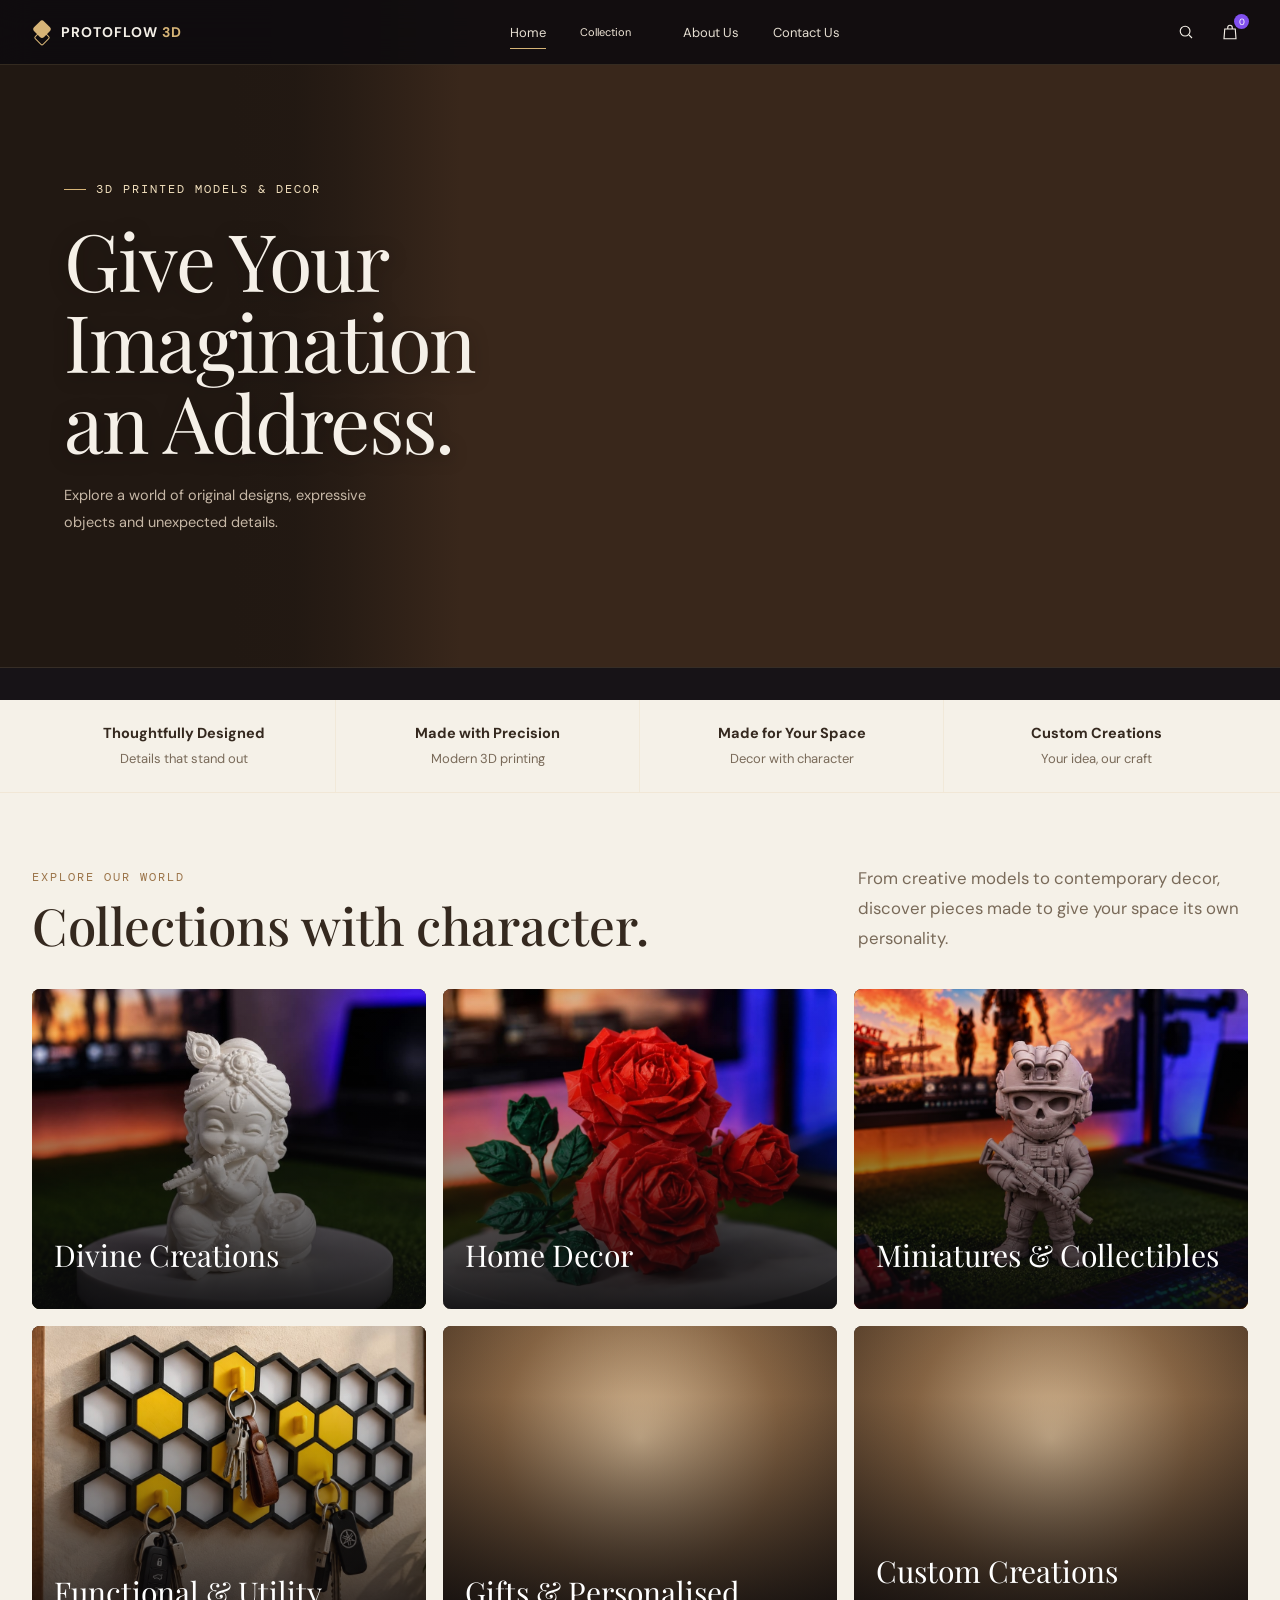
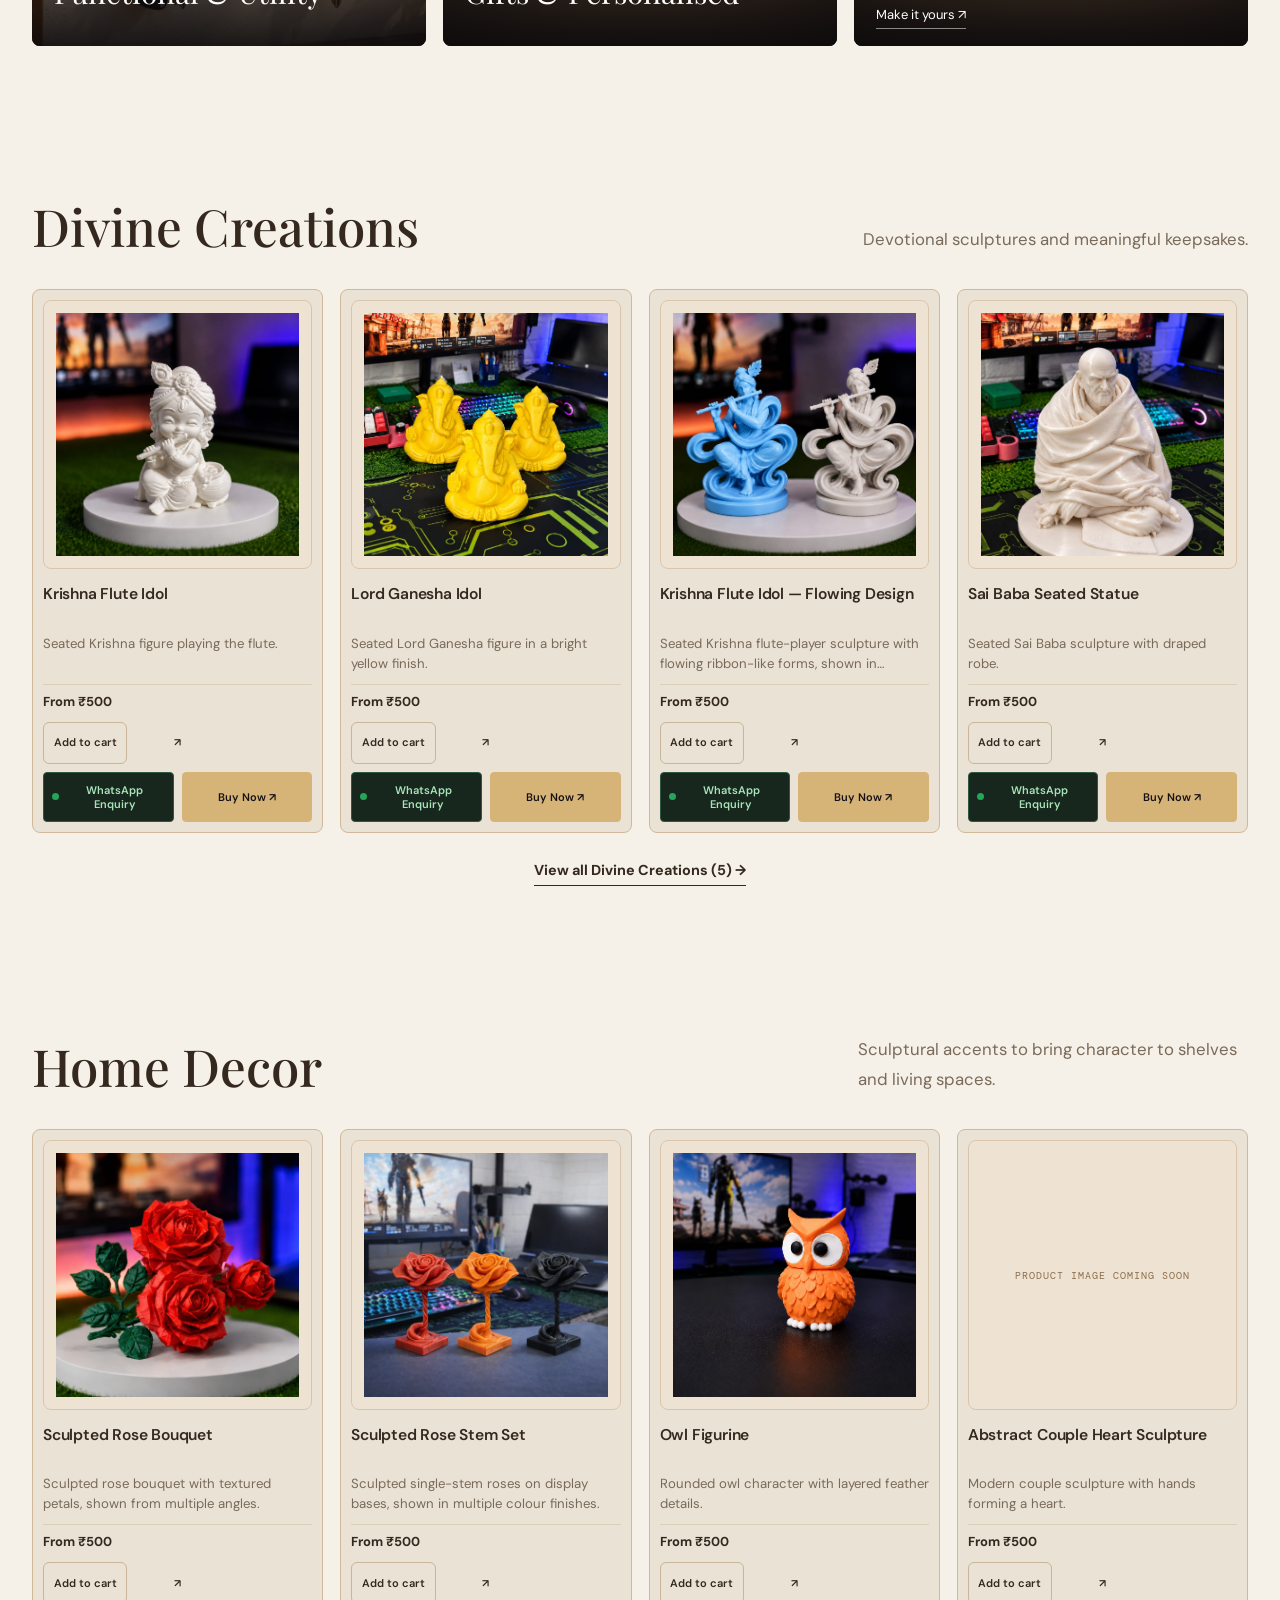
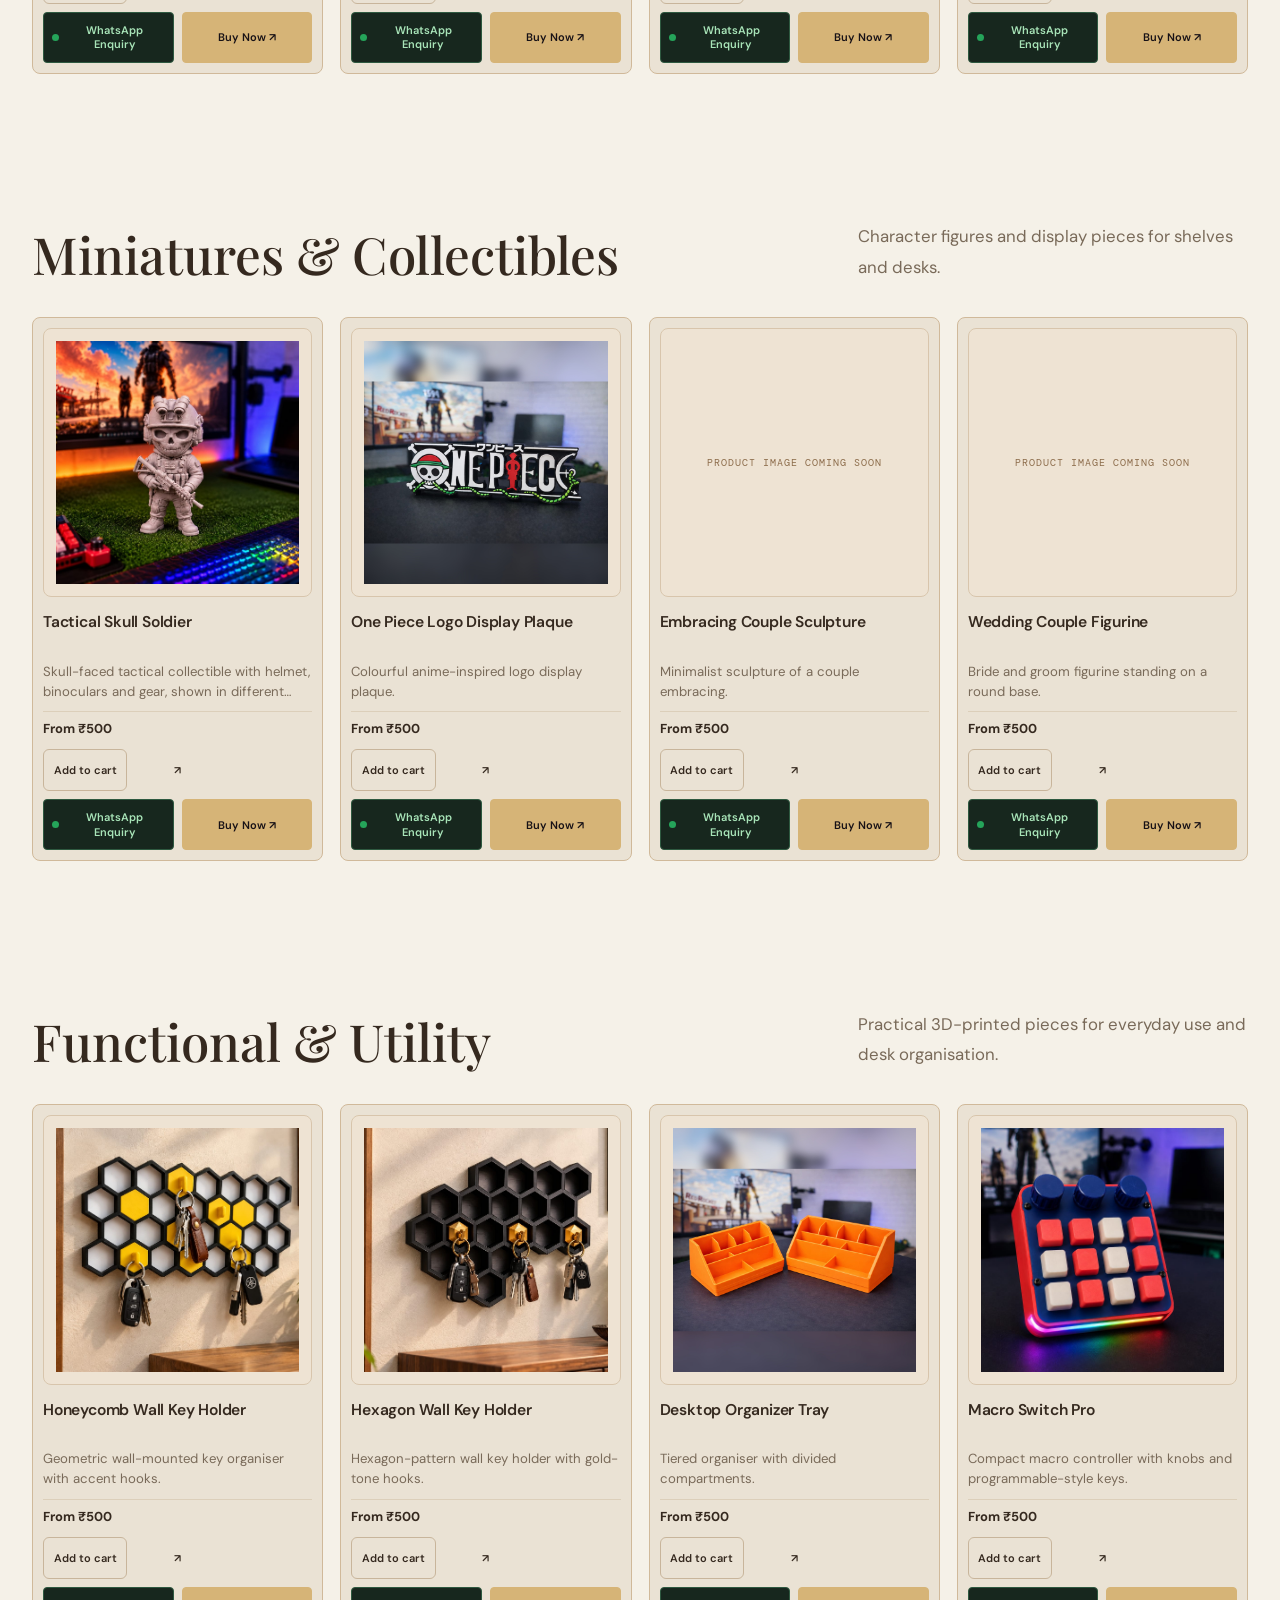
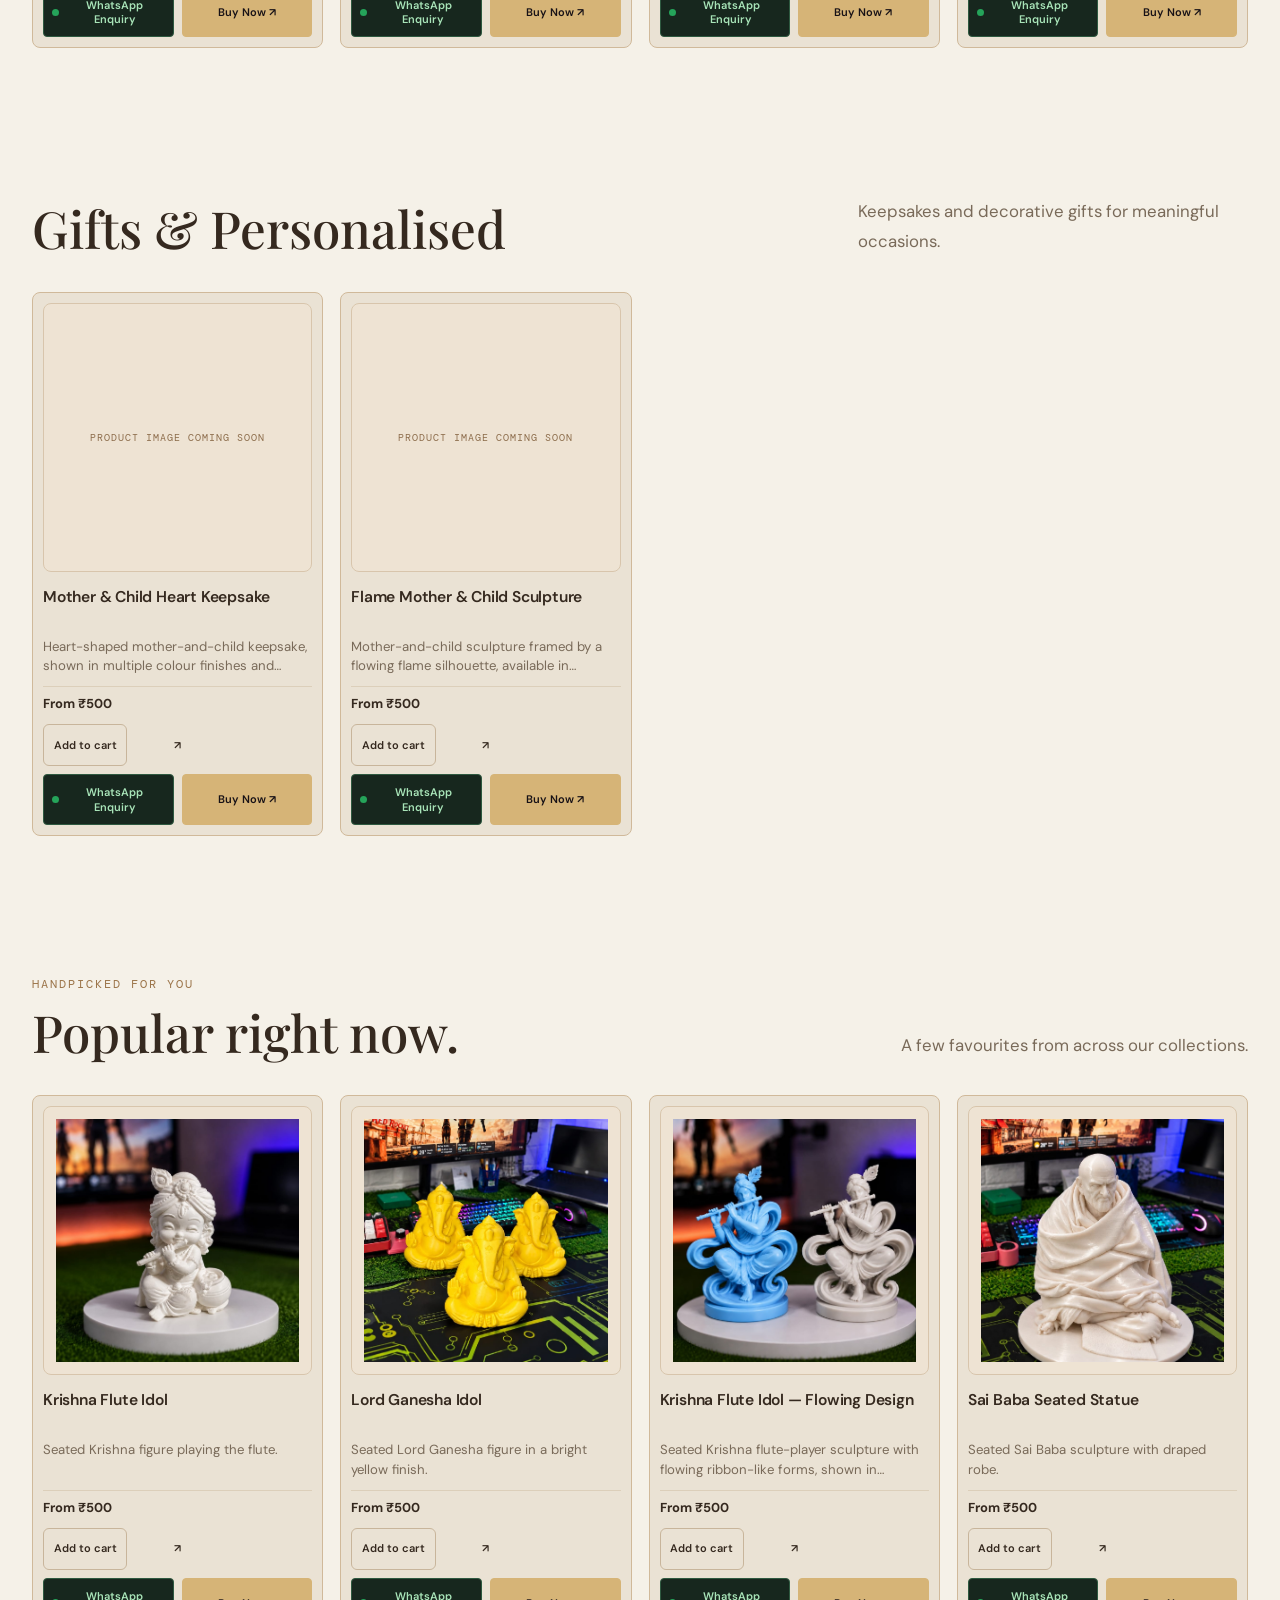
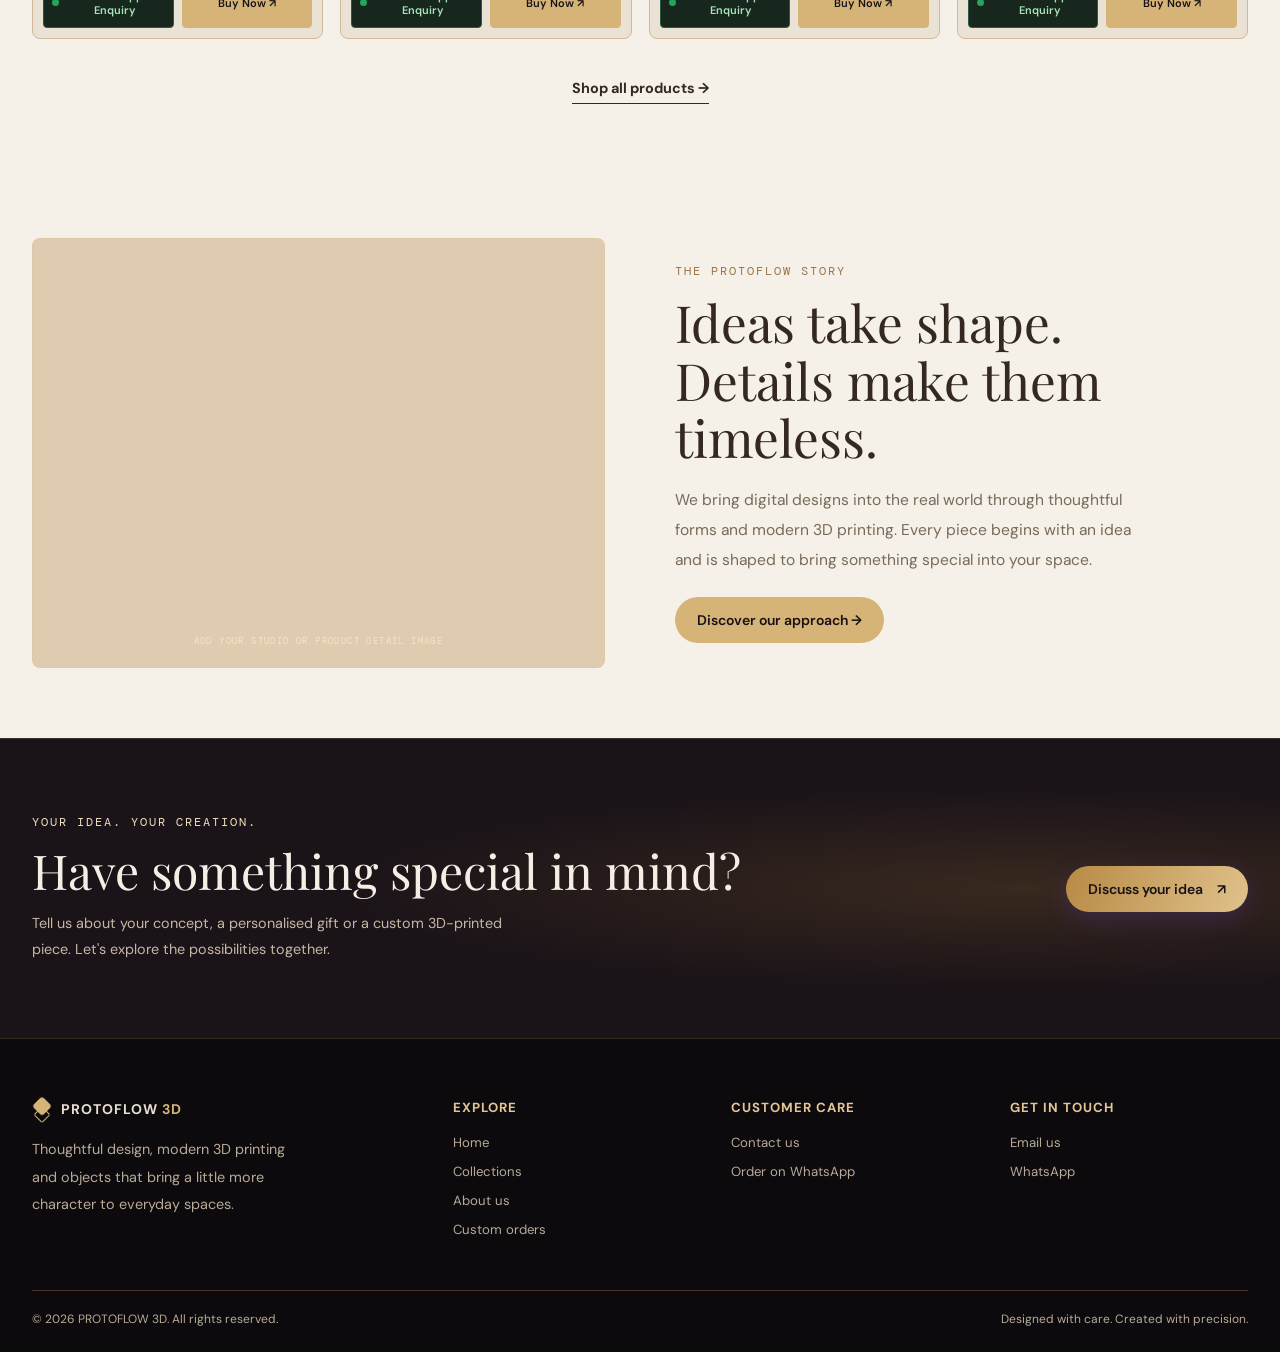
==== index.html @ ea10b634 "Refresh hero background stylesheet cache" ====
<!DOCTYPE html>
<html lang="en">
<head>
<meta charset="UTF-8">
<meta name="viewport" content="width=device-width, initial-scale=1.0">
<meta name="theme-color" content="#39271b">
<title>PROTOFLOW 3D — Give Your Imagination an Address.</title>
<meta name="description" content="Discover premium 3D-printed models, home decor, miniatures and custom creations by PROTOFLOW 3D.">
<link rel="preconnect" href="https://fonts.googleapis.com">
<link rel="preconnect" href="https://fonts.gstatic.com" crossorigin>
<link href="https://fonts.googleapis.com/css2?family=DM+Sans:wght@400;500;600;700&family=DM+Mono:wght@400;500&family=Playfair+Display:wght@400;500;600&display=swap" rel="stylesheet">
<link rel="stylesheet" href="assets/style.css?v=hero-text-bg-211812">
</head>
<body data-page="home">
<main>
<section class="hero" id="home">
  <div class="hero-bg-slide active hero-video-slide"><video class="hero-background-video" autoplay muted loop playsinline preload="metadata" poster="images/hero-background.jpg" aria-label="PROTOFLOW 3D hero background video"><source src="images/jsachu5dow5ilqsyfwtx6egknu.mp4" type="video/mp4"></video></div>
  <div class="hero-overlay" aria-hidden="true"></div>

  <div class="container hero-inner">
    <div class="hero-copy">
      <div class="eyebrow">3D Printed Models &amp; Decor</div>
      <h1>Give Your Imagination<br>an Address.</h1>
      <p>Explore a world of original designs, expressive objects and unexpected details.</p>
    </div>
  </div>

  <div class="hero-bottom">
    <div class="container hero-bottom-inner">
      <div class="slider-controls" id="sliderControls">
        <span class="slider-count"><span id="slideCurrent">01</span> / <span id="slideTotal">03</span></span>
        <span class="slider-line"></span>
        <button class="slider-arrow" id="slidePrev" aria-label="Previous slide">‹</button>
        <button class="slider-arrow" id="slideNext" aria-label="Next slide">›</button>
      </div>
    </div>
  </div>
</section>

<div class="trust-strip">
  <div class="container trust-inner">
    <div class="trust-item"><strong>Thoughtfully Designed</strong><span>Details that stand out</span></div>
    <div class="trust-item"><strong>Made with Precision</strong><span>Modern 3D printing</span></div>
    <div class="trust-item"><strong>Made for Your Space</strong><span>Decor with character</span></div>
    <div class="trust-item"><strong>Custom Creations</strong><span>Your idea, our craft</span></div>
  </div>
</div>

<section class="section collections">
  <div class="container">
    <div class="section-head reveal">
      <div><div class="eyebrow" style="color:#9b7449">Explore our world</div><h2>Collections with character.</h2></div>
      <p>From creative models to contemporary decor, discover pieces made to give your space its own personality.</p>
    </div>
    <div class="collection-grid" id="collectionGrid"></div>
  </div>
</section>

<div id="homeCategorySections"></div>

<section class="section featured">
  <div class="container">
    <div class="section-head reveal">
      <div><div class="eyebrow" style="color:#9b7449">Handpicked for you</div><h2>Popular right now.</h2></div>
      <p>A few favourites from across our collections.</p>
    </div>
    <div class="product-grid" id="featuredGrid"></div>
    <div class="section-link"><a class="text-link" href="collections.html">Shop all products →</a></div>
  </div>
</section>

<section class="section story">
  <div class="container story-grid">
    <div class="story-image reveal">
      <img src="images/atelier-detail.jpg" alt="PROTOFLOW 3D design studio" onerror="this.style.display='none'">
      <span class="image-placeholder-label">Add your studio or product detail image</span>
    </div>
    <div class="story-copy reveal">
      <div class="eyebrow" style="color:#9b7449">The PROTOFLOW story</div>
      <h2>Ideas take shape.<br>Details make them timeless.</h2>
      <p>We bring digital designs into the real world through thoughtful forms and modern 3D printing. Every piece begins with an idea and is shaped to bring something special into your space.</p>
      <a class="btn btn-dark" href="about.html">Discover our approach →</a>
    </div>
  </div>
</section>

<section class="custom-cta">
  <div class="container custom-inner">
    <div>
      <div class="eyebrow">Your idea. Your creation.</div>
      <h2>Have something special in mind?</h2>
      <p>Tell us about your concept, a personalised gift or a custom 3D-printed piece. Let's explore the possibilities together.</p>
    </div>
    <a class="btn btn-primary" href="contact.html">Discuss your idea <span>↗</span></a>
  </div>
</section>
</main>
<script src="assets/entry-motion.js"></script>
<script src="assets/app.js?v=product-list-reload-20261011"></script>
<script src="assets/catalog-enhancements.js?v=whole-card-links-20261011"></script>
</body>
</html>
---- assets/style.css ----
:root{
  --brown:#39271b;--gold:#d9b37a;--gold-light:#f0d4a5;--purple:#8150ef;--cream:#fff4e5;
  --line:rgba(238,205,158,.25);--page-width:1440px;
  --serif:"Playfair Display",Georgia,serif;--sans:"DM Sans",Arial,sans-serif;--mono:"DM Mono",monospace;
}
*{box-sizing:border-box;margin:0;padding:0}
html{scroll-behavior:smooth;scroll-padding-top:85px}
body{font-family:var(--sans);background:#f8f3eb;color:#261b13;overflow-x:hidden}
button,input,select{font:inherit}
button,a{-webkit-tap-highlight-color:transparent}
a{color:inherit;text-decoration:none}
button{cursor:pointer}
img{display:block;max-width:100%}
.container{width:min(var(--page-width),100% - 64px);margin:auto}
.eyebrow{font-family:var(--mono);font-size:10px;letter-spacing:2px;text-transform:uppercase;color:var(--gold-light)}
.section{padding:100px 0}
.section-head{display:flex;align-items:end;justify-content:space-between;gap:24px;margin-bottom:35px}
.section-head h2{font:500 clamp(32px,4vw,54px)/1.1 var(--serif);margin-top:12px}
.section-head p{max-width:390px;color:#827365;font-size:14px;line-height:1.8}
.btn{border:0;border-radius:30px;padding:14px 22px;display:inline-flex;align-items:center;justify-content:center;gap:14px;font-size:12px;font-weight:600;transition:.25s}
.btn:hover{transform:translateY(-2px)}
.btn-primary{background:linear-gradient(110deg,#7541e7,#a16af8);color:white;box-shadow:0 7px 25px #7541e733}
.btn-outline{border:1px solid #d8c3a5;color:#39271b;background:transparent}
.btn-dark{background:#39271b;color:white}
.icon-btn{width:36px;height:36px;border:0;background:transparent;color:inherit;display:grid;place-items:center;position:relative}
.icon-btn svg{width:18px;height:18px;stroke:currentColor;fill:none;stroke-width:1.5}
.count{position:absolute;right:-1px;top:0;background:var(--purple);color:white;min-width:15px;height:15px;border-radius:20px;font-size:9px;display:grid;place-items:center;padding:0 3px}

/* HEADER */
.site-header{position:absolute;top:0;left:0;width:100%;z-index:20;color:var(--cream);background:rgba(25,16,10,.35);backdrop-filter:blur(8px);-webkit-backdrop-filter:blur(8px);border-bottom:1px solid rgba(255,235,208,.18)}
.navbar{height:64px;display:flex;align-items:center;justify-content:space-between;gap:22px}
.brand{display:flex;align-items:center;gap:9px;font-size:12px;letter-spacing:1px;font-weight:700;white-space:nowrap}
.brand-mark{width:20px;height:20px;position:relative;transform:rotate(45deg)}
.brand-mark:before{content:"";position:absolute;inset:1px 5px 5px 1px;background:#a578ff;border-radius:3px}
.brand-mark:after{content:"";position:absolute;inset:8px 0 0 8px;border:1px solid var(--gold);border-radius:2px}
.brand span span{color:var(--gold)}
.nav-links{display:flex;align-items:center;gap:34px}
.nav-links a{font-size:11px;color:#f2e7d9;position:relative;padding:24px 0}
.nav-links a:after{content:"";height:1px;position:absolute;bottom:16px;left:0;width:0;background:var(--gold);transition:.25s}
.nav-links a:hover:after,.nav-links a.active:after{width:100%}
.nav-actions{display:flex;align-items:center;gap:8px}
.menu-toggle{display:none}

/* HERO — one real photo as background (same look as screenshot) */
.hero{
  position:relative;isolation:isolate;overflow:hidden;color:var(--cream);
  min-height:560px;height:min(88vh,700px);
  background:radial-gradient(ellipse at 65% 55%,#a8773f,#4a3222 55%,#1c120b);
}
.hero-bg-slide{position:absolute;inset:0;z-index:-3;opacity:0;transition:opacity .9s ease}
.hero-bg-slide.active{opacity:1}
.hero-bg-slide img{width:100%;height:100%;object-fit:cover;object-position:center 40%}
/* dark on the left for text, photo fully visible on the right */
.hero-overlay{
  position:absolute;inset:0;z-index:-2;
  background:
    linear-gradient(90deg,rgba(20,12,7,.85) 0%,rgba(20,12,7,.50) 33%,rgba(20,12,7,.05) 62%,rgba(20,12,7,.12) 100%),
    linear-gradient(180deg,rgba(20,12,7,.35),transparent 22%,transparent 70%,rgba(20,12,7,.55));
}
.hero-inner{position:relative;z-index:2;height:100%;display:flex;align-items:center}
.hero-copy{width:42%;max-width:520px;padding-top:30px}
.hero-copy .eyebrow{display:flex;align-items:center;gap:10px}
.hero-copy .eyebrow:before{content:"";width:22px;height:1px;background:var(--gold)}
.hero h1{font:400 clamp(44px,5vw,68px)/1.05 var(--serif);letter-spacing:-1px;margin:22px 0 20px;text-shadow:0 3px 18px rgba(24,15,9,.35)}
.hero-copy>p{font-size:12px;line-height:1.85;max-width:330px;color:#fff1de;margin-bottom:23px}
.hero-cta{display:flex;gap:12px;align-items:center;flex-wrap:wrap}
.hero-bottom{
  position:absolute;bottom:0;left:0;width:100%;z-index:5;
  padding:16px 0;border-top:1px solid rgba(247,220,181,.18);background:rgba(20,12,7,.40);
  backdrop-filter:blur(6px);-webkit-backdrop-filter:blur(6px)
}
.hero-bottom-inner{display:flex;align-items:center;justify-content:space-between;gap:24px}
.benefits{display:flex;gap:30px}
.benefit{display:flex;align-items:center;gap:10px;font-size:10px;line-height:1.6}
.benefit svg{width:19px;height:19px;stroke:var(--gold-light);fill:none;stroke-width:1.5;flex-shrink:0}
.benefit span span{display:block;color:#e0cdb7;font-size:9px}
.slider-controls{display:flex;align-items:center;gap:10px}
.slider-count{font:10px var(--mono);white-space:nowrap}
.slider-line{height:1px;width:44px;background:rgba(255,231,199,.3);position:relative}
.slider-line:after{content:"";position:absolute;left:0;top:0;height:1px;width:33%;background:var(--gold)}
.slider-arrow{border:1px solid rgba(255,232,202,.38);background:rgba(40,26,17,.18);color:var(--cream);width:32px;height:32px;border-radius:50%;display:grid;place-items:center}
.slider-arrow:hover{background:var(--gold);color:#24170e}


/* CATEGORY SECTIONS */
.shop{padding:80px 0 10px}
.chips{display:flex;gap:8px;overflow-x:auto;padding-bottom:6px;margin-bottom:10px;scrollbar-width:none}
.chips::-webkit-scrollbar{display:none}
.chip{white-space:nowrap;border:1px solid #d8c8b4;background:transparent;padding:9px 16px;border-radius:30px;font-size:11px;color:#49372a;transition:.2s}
.chip:hover,.chip.active{background:#39271b;color:#fff;border-color:#39271b}
.cat-section{padding:70px 0}
.cat-section:nth-child(odd){background:#fffaf3}
.cat-section:nth-child(even){background:#f8f3eb}
.cat-count{font:11px var(--mono);color:#a18159;margin-top:10px;display:block}

/* TRUST STRIP */
.trust-strip{background:#fffaf3;border-bottom:1px solid #e9ddce}
.trust-inner{display:grid;grid-template-columns:repeat(4,1fr)}
.trust-item{padding:24px 18px;text-align:center;border-right:1px solid #eee2d3}
.trust-item:last-child{border:0}
.trust-item strong{font-size:12px;display:block;margin-bottom:5px}
.trust-item span{font-size:11px;color:#928171}

/* COLLECTIONS */
.collections{background:#f8f3eb}
.collection-grid{display:grid;grid-template-columns:repeat(3,minmax(0,1fr));gap:17px}
.collection-card{position:relative;min-height:320px;overflow:hidden;background:linear-gradient(145deg,#b99a76,#60452f);color:white;border-radius:3px;isolation:isolate}
.collection-card:after{content:"";position:absolute;inset:0;z-index:-1;background:linear-gradient(0deg,rgba(34,22,14,.82),transparent 67%)}
.collection-card img{position:absolute;inset:0;width:100%;height:100%;object-fit:cover;z-index:-2;transition:transform .6s}
.collection-card:hover img{transform:scale(1.05)}
.collection-placeholder{position:absolute;inset:0;z-index:-3;background:radial-gradient(ellipse at 50% 35%,#e1c29b,#8b6846 50%,#443020)}
.collection-info{position:absolute;left:22px;right:18px;bottom:22px}
.collection-info small{font:9px var(--mono);letter-spacing:1.5px;text-transform:uppercase;color:#f0d3a6}
.collection-info h3{font:400 25px var(--serif);margin:7px 0 12px}
.collection-info a{font-size:11px;border-bottom:1px solid rgba(255,255,255,.5);padding-bottom:5px}

/* SHOP */
.shop{background:#fffaf3}
.shop-toolbar{display:flex;align-items:center;gap:12px;flex-wrap:wrap;margin-bottom:25px}
.search-box{flex:1;min-width:180px}
.search-box input{width:100%;padding:13px 15px;border:1px solid #e8ddcf;background:#fffdf9;border-radius:3px;outline:none;font-size:12px}
.shop-toolbar select{padding:13px 12px;border:1px solid #e8ddcf;background:#fffdf9;font-size:12px;color:#49372a}
.product-grid{display:grid;grid-template-columns:repeat(4,minmax(0,1fr));gap:25px 17px}
.product-card{min-width:0}
.product-image{position:relative;aspect-ratio:4/4.5;overflow:hidden;background:linear-gradient(145deg,#f0e5d5,#d4bda0);margin-bottom:15px}
.product-image img{width:100%;height:100%;object-fit:contain;padding:12px;transition:transform .4s}
.product-card:hover .product-image img{transform:scale(1.045)}
.product-fallback{position:absolute;inset:0;display:grid;place-items:center;color:#8d6d4c;font:10px var(--mono);letter-spacing:1px;text-align:center;padding:20px}
.product-badge{position:absolute;top:12px;left:12px;background:#fffaf2;padding:6px 8px;font:9px var(--mono);text-transform:uppercase;letter-spacing:.5px}
.wishlist-btn{position:absolute;right:10px;top:10px;border:0;border-radius:50%;background:#fffaf2;width:33px;height:33px;font-size:18px;color:#563a29}
.wishlist-btn.active{color:#a33d4d}
.product-info{display:flex;justify-content:space-between;gap:10px;align-items:start}
.product-info h3{font-size:13px;font-weight:600}
.product-info p{font-size:11px;color:#998572;margin-top:6px}
.price{font-size:13px;font-weight:700;white-space:nowrap}
.product-actions{display:flex;gap:8px;margin-top:12px}
.add-btn{flex:1;background:transparent;border:1px solid #d8c8b4;padding:10px;font-size:10px}
.add-btn:hover{background:#39271b;color:white;border-color:#39271b}
.empty-state{display:none;padding:45px 0;text-align:center;color:#8e7b68}

/* STORY */
.story{background:#eee4d5}
.story-grid{display:grid;grid-template-columns:1fr 1fr;align-items:center;gap:70px}
.story-image{min-height:430px;position:relative;overflow:hidden;background:linear-gradient(145deg,#d7bc96,#795638)}
.story-image img{width:100%;height:100%;position:absolute;inset:0;object-fit:cover}
.image-placeholder-label{font:9px var(--mono);letter-spacing:1.4px;text-transform:uppercase;color:rgba(255,231,199,.85);text-align:center}
.story-image .image-placeholder-label{position:absolute;bottom:20px;left:0;right:0}
.story-copy h2{font:400 clamp(35px,4vw,55px)/1.12 var(--serif);margin:15px 0 20px}
.story-copy>p{font-size:13px;color:#776654;line-height:1.9;margin-bottom:22px;max-width:480px}
.story-points{display:grid;grid-template-columns:1fr 1fr;gap:20px;margin:27px 0}
.story-point strong{font-size:12px;display:block;margin-bottom:7px}
.story-point span{font-size:11px;color:#85715c;line-height:1.7}

/* PROCESS */
.process{background:#fffaf3}
.process-grid{display:grid;grid-template-columns:repeat(4,1fr);gap:20px}
.process-card{border-top:1px solid #d9c8b2;padding-top:20px}
.process-number{font:11px var(--mono);color:#a18159}
.process-card h3{font:400 23px var(--serif);margin:20px 0 10px}
.process-card p{font-size:12px;color:#897966;line-height:1.8}

/* CUSTOM CTA */
.custom-cta{position:relative;overflow:hidden;background:#39271b;color:var(--cream);padding:75px 0}
.custom-cta:before{content:"";position:absolute;inset:0;background:radial-gradient(ellipse at 78% 50%,rgba(206,157,93,.28),transparent 45%);pointer-events:none}
.custom-inner{position:relative;display:flex;align-items:center;justify-content:space-between;gap:30px}
.custom-inner h2{font:400 clamp(32px,4vw,48px)/1.15 var(--serif);margin:13px 0}
.custom-inner p{font-size:12px;line-height:1.8;color:#d6c2aa;max-width:500px}

/* NEWSLETTER */
.newsletter{background:#e9ddcc;padding:55px 0}
.newsletter-inner{display:flex;align-items:center;justify-content:space-between;gap:30px}
.newsletter h2{font:400 30px var(--serif);margin:8px 0}
.newsletter p{font-size:12px;color:#7e6b58}
.newsletter-form{display:flex;max-width:430px;width:100%}
.newsletter-form input{flex:1;min-width:0;padding:14px;border:1px solid #d5c1a8;background:#fffaf3;outline:none;font-size:12px}
.newsletter-form button{border:0;background:#39271b;color:white;padding:0 18px;font-size:11px}

/* FOOTER */
footer{background:#241910;color:#f7ebdc;padding:60px 0 25px}
.footer-grid{display:grid;grid-template-columns:1.6fr 1fr 1fr 1fr;gap:40px;padding-bottom:40px}
.footer-about p{font-size:12px;line-height:1.9;color:#b9a48d;max-width:280px;margin:17px 0}
.footer-col h4{font-size:11px;text-transform:uppercase;letter-spacing:1px;margin-bottom:18px;color:#e5c596}
.footer-col a{display:block;font-size:11px;color:#c6b29b;margin:12px 0}
.footer-col a:hover{color:white}
.footer-bottom{border-top:1px solid #493628;padding-top:20px;display:flex;justify-content:space-between;gap:20px;color:#a9957e;font-size:10px}

/* CART + MODAL */
.overlay{position:fixed;inset:0;background:rgba(20,13,8,.55);z-index:50;opacity:0;visibility:hidden;transition:.25s}
.overlay.open{opacity:1;visibility:visible}
.cart-drawer{position:fixed;right:0;top:0;height:100%;width:min(420px,100%);z-index:51;background:#fffaf3;padding:25px;transform:translateX(100%);transition:transform .3s;display:flex;flex-direction:column}
.cart-drawer.open{transform:translateX(0)}
.drawer-head{display:flex;align-items:center;justify-content:space-between;padding-bottom:20px;border-bottom:1px solid #e7d9c7}
.drawer-head h2{font:400 28px var(--serif)}
.close-btn{border:0;background:none;font-size:25px}
.cart-items{overflow:auto;flex:1;padding:15px 0}
.cart-row{display:flex;gap:14px;padding:14px 0;border-bottom:1px solid #eee2d4}
.cart-thumb{width:72px;height:80px;background:#e8dac7;display:grid;place-items:center;font-size:10px;color:#8c6d4c}
.cart-row h4{font-size:12px;margin:5px 0}
.cart-row p{font-size:11px;color:#88745e}
.quantity-controls{display:flex;align-items:center;gap:10px;margin-top:9px}
.quantity-controls button{width:24px;height:24px;border:1px solid #d8c8b4;background:transparent}
.cart-footer{border-top:1px solid #e7d9c7;padding-top:20px}
.cart-total{display:flex;justify-content:space-between;font-weight:700;margin-bottom:15px;font-size:14px}
.cart-note{font-size:10px;color:#8d7a66;line-height:1.7;margin-top:12px}
.modal{position:fixed;z-index:60;left:50%;top:50%;transform:translate(-50%,-45%);width:min(480px,calc(100% - 30px));padding:28px;background:#fffaf3;opacity:0;visibility:hidden;transition:.25s}
.modal.open{opacity:1;visibility:visible;transform:translate(-50%,-50%)}
.modal h2{font:400 30px var(--serif);margin:12px 0}
.modal p{font-size:12px;color:#81705f;line-height:1.8}
.modal .close-btn{position:absolute;right:18px;top:15px}
.modal-actions{display:flex;gap:10px;margin-top:20px;flex-wrap:wrap}
.toast{position:fixed;bottom:25px;left:50%;transform:translate(-50%,20px);background:#302116;color:#fff3e1;padding:13px 20px;font-size:12px;z-index:100;opacity:0;pointer-events:none;transition:.25s;box-shadow:0 8px 30px #0002}
.toast.show{opacity:1;transform:translate(-50%,0)}
.reveal{opacity:0;transform:translateY(20px);transition:opacity .65s,transform .65s}
.reveal.visible{opacity:1;transform:translateY(0)}

/* RESPONSIVE */
@media(max-width:1000px){
  .container{width:min(100% - 40px,var(--page-width))}
  .nav-links{gap:20px}
  .hero-copy{width:55%}
  .collection-grid,.product-grid{grid-template-columns:repeat(2,minmax(0,1fr))}
  .collection-card{min-height:300px}
  .story-grid{gap:35px}
}
@media(max-width:700px){
  .container{width:calc(100% - 36px)}
  .section{padding:68px 0}
  .navbar{height:60px}
  .menu-toggle{display:grid}
  .nav-links{display:none;position:absolute;left:0;right:0;top:60px;padding:12px 22px 20px;background:rgba(42,28,18,.96);backdrop-filter:blur(10px);flex-direction:column;align-items:stretch;gap:0;border-bottom:1px solid var(--line)}
  .nav-links.open{display:flex}
  .nav-links a{padding:13px 0}
  .nav-links a:after{bottom:6px}
  .nav-actions{gap:2px}
  .hero{height:760px;min-height:700px}
  .hero-bg-slide img{object-position:70% center}
  .hero-overlay{background:linear-gradient(180deg,rgba(20,12,7,.80) 0%,rgba(20,12,7,.55) 45%,rgba(20,12,7,.15) 75%,rgba(20,12,7,.55) 100%)}
  .hero-inner{align-items:flex-start}
  .hero-copy{width:100%;max-width:440px;padding-top:130px}
  .hero h1{font-size:clamp(44px,12vw,62px)}
  .benefits{gap:12px}
  .benefit{gap:5px;font-size:9px}
  .benefit svg{width:16px;height:16px}
  .benefit span span{font-size:8px}
  .slider-line{display:none}
  .slider-arrow{width:27px;height:27px}
  .slider-controls{gap:5px}
  .trust-inner{grid-template-columns:repeat(2,1fr)}
  .trust-item{border-bottom:1px solid #eee2d3}
  .section-head{align-items:start;flex-direction:column}
  .collection-grid{gap:10px}
  .collection-card{min-height:245px}
  .collection-info{left:14px;right:12px;bottom:15px}
  .collection-info h3{font-size:21px}
  .product-grid{gap:24px 12px}
  .product-info{flex-direction:column;gap:5px}
  .story-grid{grid-template-columns:1fr;gap:30px}
  .story-image{min-height:300px}
  .process-grid{grid-template-columns:repeat(2,1fr);gap:30px 18px}
  .custom-inner,.newsletter-inner{align-items:flex-start;flex-direction:column}
  .newsletter-form{max-width:none}
  .footer-grid{grid-template-columns:repeat(2,1fr);gap:30px 20px}
  .footer-about{grid-column:1/-1}
  .footer-bottom{flex-direction:column}
}
@media(max-width:390px){
  .brand{font-size:10px}
  .icon-btn{width:29px;height:34px}
  .hero h1{font-size:42px}
  .benefit:nth-child(3){display:none}
  .collection-card{min-height:210px}
}
@media(prefers-reduced-motion:reduce){*,*:before,*:after{scroll-behavior:auto!important;transition:none!important;animation:none!important}}

/* ===== MULTI-PAGE ADDITIONS ===== */
.page-banner{position:relative;padding:150px 0 70px;color:var(--cream);
  background:radial-gradient(ellipse at 78% 40%,rgba(206,157,93,.35),transparent 50%),linear-gradient(110deg,#241910,#4a3222)}
.page-banner h1{font:400 clamp(40px,5.5vw,68px)/1.05 var(--serif);margin:16px 0}
.page-banner p{font-size:14px;line-height:1.85;max-width:540px;color:#e9d8c1}
.section-link{text-align:center;margin-top:38px}
.text-link{font-size:12px;font-weight:700;border-bottom:1px solid;padding-bottom:6px}
.featured{background:#fffaf3}
.contact{background:#f8f3eb}
.contact-grid{display:grid;grid-template-columns:1fr 1.25fr;gap:50px;align-items:start}
.info-card{display:flex;gap:16px;padding:22px;background:#fffaf3;border:1px solid #eadfce;margin-bottom:14px}
.info-card .ic{width:40px;height:40px;border-radius:50%;background:#39271b;color:var(--gold-light);display:grid;place-items:center;flex-shrink:0}
.info-card .ic svg{width:18px;height:18px;stroke:currentColor;fill:none;stroke-width:1.5}
.info-card h3{font-size:13px;margin-bottom:4px}
.info-card p{font-size:12px;color:#7b6a58;line-height:1.7}
.info-card a.inline{font-size:12px;font-weight:600;border-bottom:1px solid #cdb99f;display:inline-block;margin-top:6px}
.form-card{background:#fffaf3;border:1px solid #eadfce;padding:32px}
.form-card h2{font:400 30px var(--serif);margin-bottom:6px}
.form-card>p{font-size:12px;color:#85715c;margin-bottom:22px;line-height:1.7}
.field{margin-bottom:16px}
.field label{display:block;font-size:11px;font-weight:600;margin-bottom:7px;color:#49372a}
.field input,.field select,.field textarea{width:100%;padding:13px 14px;border:1px solid #e0d2bf;background:#fffdf9;font-size:13px;outline:none;border-radius:3px;font-family:inherit}
.field input:focus,.field select:focus,.field textarea:focus{border-color:#a18159}
.field textarea{min-height:130px;resize:vertical}
.field-row{display:grid;grid-template-columns:1fr 1fr;gap:14px}
.form-note{font-size:10px;color:#8d7a66;margin-top:12px;line-height:1.7}
.how{background:#fffaf3}
@media(max-width:1000px){.contact-grid{grid-template-columns:1fr;gap:30px}}
@media(max-width:700px){.page-banner{padding:120px 0 50px}.field-row{grid-template-columns:1fr}.form-card{padding:22px}}

/* PRODUCT DETAIL */
.product-breadcrumb{font-size:11px;color:#8b7967;margin-bottom:28px}.product-breadcrumb a{text-decoration:underline;text-underline-offset:3px}
.product-detail-layout{display:grid;grid-template-columns:minmax(0,1.1fr) minmax(300px,.9fr);gap:clamp(28px,5vw,72px);align-items:start}
.detail-main-image{aspect-ratio:1/1;background:#f0e7da;display:grid;place-items:center;overflow:hidden}
.detail-main-image img{width:100%;height:100%;object-fit:contain;padding:22px}
.detail-image-placeholder{color:#8d6d4c;font:11px var(--mono);letter-spacing:1.4px;text-transform:uppercase;padding:24px;text-align:center}
.detail-thumbnails{display:flex;gap:10px;flex-wrap:wrap;margin-top:12px}
.detail-thumb{width:76px;height:76px;border:1px solid #e0d1be;background:#f0e7da;padding:4px;cursor:pointer}
.detail-thumb.active{border-color:#39271b}.detail-thumb img{width:100%;height:100%;object-fit:cover}
.detail-copy h1{font:400 clamp(32px,4vw,48px)/1.12 var(--serif);margin:14px 0}
.detail-price{font:500 28px var(--sans);margin:16px 0;color:#39271b}
.detail-description{font-size:14px;line-height:1.9;color:#796958;margin-bottom:22px}
.detail-meta{font-size:12px;line-height:1.8;color:#796958;margin:9px 0}.detail-meta strong{color:#39271b;margin-right:8px}
.detail-actions{display:flex;gap:10px;flex-wrap:wrap;margin:26px 0 14px}
.detail-note{font-size:11px;line-height:1.8;color:#8b7967;margin-top:12px}
.size-choice{padding:16px;background:#fffaf3;border:1px solid #e8ddcf;margin-top:20px}
.size-choice label{display:block;font-size:12px;margin-bottom:8px}
.size-choice input{width:100%;padding:12px;border:1px solid #e8ddcf;background:white}
.product-detail-link{display:flex;align-items:flex-start;justify-content:space-between;gap:12px}
.product-detail-link:hover h3{text-decoration:underline;text-underline-offset:3px}
.product-open-link{min-width:110px}
.recommended-section{background:#fffaf3}
.product-page-banner{padding-top:125px;padding-bottom:55px;min-height:0;background:#39271b;color:#fff4e5}
.product-page-banner h1{font:400 clamp(38px,5vw,58px)/1.1 var(--serif);margin:16px 0}
.product-page-banner p{max-width:550px;color:#e8d7c4;font-size:13px;line-height:1.8}
.collection-menu{position:relative;display:inline-flex;align-items:center}
.collection-menu-toggle{border:0;background:transparent;color:#f2e7d9;font-size:11px;padding:24px 0;cursor:pointer}
.collection-menu-toggle span{margin-left:5px;color:var(--gold)}\n.mobile-collection-arrow{display:none}
.collection-menu-panel{display:none;position:absolute;top:100%;left:-16px;min-width:225px;padding:8px;background:#fffaf3;color:#39271b;box-shadow:0 12px 35px #1d120c2b;z-index:50}
@media(hover:hover) and (pointer:fine){.collection-menu:hover .collection-menu-panel,.collection-menu:focus-within .collection-menu-panel{display:grid}}\n.collection-menu.open .collection-menu-panel{display:grid}
.collection-menu-panel a{font-size:12px;padding:11px 12px;border-radius:2px}
.collection-menu-panel a:hover{background:#efe4d4}
@media(max-width:760px){.mobile-collection-arrow{display:inline-block;margin-left:8px;transition:transform .2s}.collection-menu.open .mobile-collection-arrow{transform:rotate(90deg)}.product-detail-layout{grid-template-columns:1fr}.detail-copy h1{font-size:36px}.product-page-banner{padding-top:105px}.collection-menu{display:block;width:100%}.collection-menu-toggle{padding:12px 0;width:100%;text-align:left}.collection-menu-panel{position:static;box-shadow:none;margin:4px 0 8px}.nav-links.open .collection-menu.open .collection-menu-panel{display:grid}.nav-links.open .collection-menu:not(.open) .collection-menu-panel{display:none}}


/* Collections navigation: hover dropdown, transparent dark panel, no arrow */
.collection-menu{position:relative;display:inline-flex;align-items:center;height:100%}
.collection-menu-toggle{display:inline-flex;align-items:center;font-size:11px;color:#f2e7d9;padding:24px 0;white-space:nowrap;position:relative}
.collection-menu-toggle:after{content:"";height:1px;position:absolute;bottom:16px;left:0;width:0;background:var(--gold);transition:width .25s}
.collection-menu:hover .collection-menu-toggle:after,.collection-menu:focus-within .collection-menu-toggle:after{width:100%}
.collection-menu-panel{display:none;position:absolute;top:100%;left:-20px;min-width:250px;padding:9px;background:rgba(28,18,11,.97);border:1px solid rgba(238,205,158,.24);backdrop-filter:blur(14px);-webkit-backdrop-filter:blur(14px);box-shadow:0 18px 36px rgba(0,0,0,.28);z-index:100}
.collection-menu:hover .collection-menu-panel,.collection-menu:focus-within .collection-menu-panel{display:grid}
.collection-menu-panel a{font-size:11px;color:#f7ecdf;padding:12px 13px;display:block;white-space:nowrap;transition:background .2s,color .2s}
.collection-menu-panel a:after{display:none!important}
.collection-menu-panel a:hover,.collection-menu-panel a:focus-visible{background:rgba(217,179,122,.16);color:#f0d4a5;outline:none}
@media(max-width:760px){
 .collection-menu{display:block;width:100%;height:auto}
 .collection-menu-toggle{padding:12px 0;width:100%}
 .collection-menu-panel{position:static;box-shadow:none;border:0;border-left:1px solid rgba(238,205,158,.25);margin:0 0 8px 8px;padding:4px 0;background:rgba(28,18,11,.55)}
 .nav-links.open .collection-menu-panel{display:grid}
}

/* PRODUCT DETAIL INFORMATION */
.product-extra-details{display:grid;grid-template-columns:repeat(2,minmax(0,1fr));gap:1px;background:#e8ddcf;border:1px solid #e8ddcf;margin-top:42px}
.product-extra-block{background:#fffaf3;padding:25px 28px;min-width:0}
.product-extra-block h3{font:500 20px/1.3 var(--serif);margin-bottom:10px;color:#39271b}
.product-extra-block p{font-size:13px;line-height:1.8;color:#756657;overflow-wrap:anywhere}
.product-extra-block p+p{margin-top:8px}
.product-extra-block a{color:#7550b5;text-decoration:underline;text-underline-offset:3px}
.collection-menu-categories{display:grid;max-height:320px;overflow-y:auto}
@media(max-width:640px){.product-extra-details{grid-template-columns:1fr}.product-extra-block{padding:21px}}

/* Center hero benefits and trust points on small screens */
@media(max-width:760px){.hero-bottom-inner{flex-direction:column;align-items:center;justify-content:center;gap:14px}.benefits{width:100%;display:grid;grid-template-columns:repeat(2,minmax(0,1fr));justify-items:center;align-items:center;gap:14px 10px}.benefit{width:100%;justify-content:center;text-align:left;max-width:190px}.slider-controls{justify-content:center}.trust-inner{grid-template-columns:repeat(2,minmax(0,1fr))}.trust-item{display:flex;flex-direction:column;justify-content:center;align-items:center;text-align:center;min-height:92px;padding:18px 10px;border-right:1px solid #eee2d3;border-bottom:1px solid #eee2d3}.trust-item:nth-child(2n){border-right:0}.trust-item:nth-last-child(-n+2){border-bottom:0}.trust-item strong,.trust-item span{max-width:100%;overflow-wrap:anywhere}}

/* Keep hero trust benefits centered on desktop as well */
@media(min-width:761px){.hero-bottom-inner{position:relative;justify-content:center}.benefits{justify-content:center;margin-inline:auto}.slider-controls{position:absolute;right:0;top:50%;transform:translateY(-50%)}}

/* Homepage collection previews: four products maximum, with a clear path to the full collection */
.home-category-section{padding-top:64px;padding-bottom:64px}
.home-category-section:nth-child(even){background:#f8f3eb}
.home-category-section:nth-child(odd){background:#fffaf3}
.category-view-all{margin-top:26px}
.category-view-all .text-link{display:inline-flex;align-items:center;gap:8px}
@media(max-width:700px){.home-category-section{padding-top:48px;padding-bottom:48px}.category-view-all{margin-top:22px}}


/* Product cards are links to detail pages; keep card actions off the listing cards. */
a.product-card{display:block;color:inherit;text-decoration:none;cursor:pointer}
.card-view-details{display:flex;align-items:center;justify-content:space-between;margin-top:13px;padding-top:10px;border-top:1px solid #e5d8c7;font-size:10px;letter-spacing:.35px;color:#75563a}
a.product-card:hover .card-view-details{color:#9b7449}
.recommendation-placeholder{pointer-events:none;opacity:.82}
.recommendation-placeholder .product-image{background:linear-gradient(145deg,#eee5d8,#e3d3bd)}
.recommendation-placeholder .product-info{min-height:48px}
.recommendation-placeholder .price{font-size:10px;color:#8d7a66;white-space:normal}
.size-choice input{max-width:180px}

/* Product card actions: keep cart, quick view, details, enquiry and buy-now available */
.product-actions-secondary{display:grid;grid-template-columns:1fr 1fr;gap:8px;margin-top:8px}
.product-action-link{display:inline-flex;align-items:center;justify-content:center;min-height:36px;padding:9px 10px;border:1px solid #d8c8b4;background:transparent;color:#39271b;font:500 10px var(--mono);text-align:center;cursor:pointer;text-decoration:none}
.product-action-link:hover{background:#eee4d5}
.product-buy-now{background:#39271b;border-color:#39271b;color:#fff}
.product-buy-now:hover{background:#62472f;color:#fff}
@media(max-width:480px){.product-actions{gap:5px}.product-actions .icon-btn{padding:8px 6px}.product-actions-secondary{grid-template-columns:1fr 1fr}.product-action-link{font-size:9px;padding:8px 5px}}


/* ===== Product cards: clean responsive alignment ===== */
.product-card{min-width:0;max-width:100%;overflow:hidden;}
.product-card-main{display:block;min-width:0;}
.product-image{width:100%;cursor:pointer;}
.product-info{display:grid;grid-template-columns:minmax(0,1fr) auto;align-items:start;gap:8px;min-width:0;}
.product-info>div{min-width:0;}
.product-info h3,.product-info p{overflow-wrap:anywhere;}
.product-actions{display:grid;grid-template-columns:minmax(0,1fr) minmax(0,1fr);gap:8px;min-width:0;}
.product-actions>*{min-width:0;max-width:100%;}
.product-actions .add-btn,.product-actions .icon-btn,.product-action-link{width:100%;min-height:42px;padding:10px 8px;display:flex;align-items:center;justify-content:center;text-align:center;white-space:normal;line-height:1.3;overflow-wrap:anywhere;}
.product-actions .icon-btn{height:auto;}
.product-actions-secondary .product-action-link{flex:1 1 0;border:1px solid #d8c8b4;background:transparent;color:#39271b;font-size:10px;}
.product-actions-secondary .product-buy-now{background:#39271b;color:#fffaf3;border-color:#39271b;}
@media(max-width:700px){
  .product-grid{grid-template-columns:repeat(2,minmax(0,1fr));gap:26px 12px;}
  .product-card{width:100%;}
  .product-image{aspect-ratio:1/1.05;margin-bottom:11px;}
  .product-image img{padding:8px;object-fit:contain;}
  .product-info{grid-template-columns:minmax(0,1fr);gap:5px;}
  .product-info h3{font-size:12px;line-height:1.4;}
  .product-info p{font-size:10px;line-height:1.45;}
  .price{font-size:12px;}
  .product-actions,.product-actions-secondary{grid-template-columns:minmax(0,1fr) minmax(0,1fr);gap:6px;margin-top:9px;}
  .product-actions .add-btn,.product-actions .icon-btn,.product-action-link{min-height:40px;padding:8px 5px;font-size:10px;}
  .shop-toolbar{align-items:stretch;}
  .search-box{flex:1 1 100%;min-width:0;}
  .shop-toolbar select{width:100%;min-width:0;}
  .cat-section{padding:48px 0;}
}
@media(max-width:360px){
  .container{width:calc(100% - 24px);}
  .product-grid{gap:22px 9px;}
  .product-actions,.product-actions-secondary{grid-template-columns:minmax(0,1fr);}
}


/* Final action-row correction: keep every existing action in its own aligned slot */
.product-actions{grid-template-columns:minmax(0,1fr) minmax(0,1fr) minmax(0,1fr);}
.product-actions-secondary{grid-template-columns:minmax(0,1fr) minmax(0,1fr);}
@media(max-width:700px){
  .product-actions{grid-template-columns:minmax(0,1fr) minmax(0,.58fr) minmax(0,1fr);gap:5px;}
  .product-actions .add-btn,.product-actions .icon-btn{padding:8px 3px;font-size:9px;min-height:40px;}
  .product-actions-secondary{grid-template-columns:minmax(0,1fr) minmax(0,1fr);gap:6px;}
  .product-actions-secondary .product-action-link{padding:9px 4px;font-size:9px;min-height:42px;}
}


/* Product typography and WhatsApp action refinement */
.product-info h3{
  font-family:var(--sans);
  font-size:14px;
  font-weight:600;
  letter-spacing:-.2px;
  line-height:1.45;
  color:#302218;
}
.product-info p{
  font-family:var(--sans);
  font-size:11px;
  font-weight:400;
  line-height:1.6;
  color:#867462;
}
.product-info .price{
  font-family:var(--sans);
  font-size:13px;
  font-weight:700;
  letter-spacing:0;
  color:#39271b;
}
.product-actions .add-btn,
.product-actions .icon-btn,
.product-actions-secondary .product-action-link{
  font-family:var(--sans);
  font-size:11px;
  font-weight:600;
  letter-spacing:0;
  border-radius:4px;
  transition:background .2s ease,border-color .2s ease,color .2s ease,transform .2s ease;
}
.product-actions-secondary .product-action-link[data-enquire-product]{
  background:#eaf7ee;
  border-color:#c9e8d1;
  color:#176b3a;
  gap:6px;
}
.product-actions-secondary .product-action-link[data-enquire-product]:before{
  content:"";
  display:inline-block;
  width:7px;
  height:7px;
  border-radius:50%;
  background:#25a45a;
  flex:0 0 7px;
}
.product-actions-secondary .product-action-link[data-enquire-product]:hover{
  background:#d9f0e1;
  border-color:#a9d8b7;
}
.product-actions-secondary .product-buy-now{
  background:#39271b;
  color:#fffaf3;
  border-color:#39271b;
}
@media(max-width:700px){
  .product-info h3{font-size:12px;line-height:1.45;}
  .product-info p{font-size:10px;line-height:1.5;}
  .product-info .price{font-size:12px;}
  .product-actions .add-btn,
  .product-actions .icon-btn,
  .product-actions-secondary .product-action-link{font-size:10px;font-weight:600;letter-spacing:0;}
}

/* PROTOFLOW cinematic premium refresh — isolated feature branch */
:root{--brown:#100d10;--gold:#d6b477;--gold-light:#f1dfbd;--cream:#f5f0e8;--line:rgba(214,180,119,.22)}
html,body{background:#100d10;color:#f4eee5}
.site-header{background:rgba(13,11,14,.88);border-bottom-color:rgba(214,180,119,.18);backdrop-filter:blur(16px)}
.brand-mark:before{background:#d6b477}
.brand span span,.collection-info small,.cat-count{color:#d6b477}
.nav-links a{color:#e6ded2}
.hero{min-height:620px;height:min(92vh,820px);background:radial-gradient(ellipse at 72% 38%,#4b3425 0%,#1d1718 47%,#100d10 82%)}
.hero-bg-slide img{object-fit:cover;object-position:center 42%;filter:saturate(.92) contrast(1.04)}
.hero-overlay{background:linear-gradient(90deg,rgba(12,10,12,.92),rgba(12,10,12,.66) 38%,rgba(12,10,12,.16) 78%),linear-gradient(180deg,rgba(12,10,12,.22),transparent 35%,rgba(12,10,12,.8))}
.hero h1{font-size:clamp(48px,6.2vw,82px);letter-spacing:-1.8px;line-height:1.02}
.hero-copy>p,.section-head p,.story-copy>p,.custom-inner p,.newsletter p{color:#c6b7a6}
.btn-primary,.newsletter-form button{background:linear-gradient(110deg,#b88a45,#e0c28b);color:#171116}
.btn-dark,.product-actions-secondary .product-buy-now{background:#d6b477;color:#171116;border-color:#d6b477}
.hero-bottom,.trust-strip{background:#171317;border-color:rgba(214,180,119,.16)}
.trust-item{border-color:rgba(214,180,119,.12)}
.trust-item strong,.section-head h2,.story-copy h2,.custom-inner h2,.process-card h3{color:#f4eee5}
.trust-item span,.process-card p,.footer-col a,.footer-about p,.footer-bottom{color:#b9aa98}
.collections,.featured,.shop,.process,.cat-section{background:#100d10;color:#f4eee5}
.cat-section:nth-child(even){background:#151115}
.collection-card{border-radius:8px;background:#21191a}
.collection-card:after{background:linear-gradient(0deg,rgba(9,8,10,.92),rgba(9,8,10,.05) 78%)}
.shop-toolbar input,.shop-toolbar select{background:#191519;color:#f4eee5;border-color:#3b3032;border-radius:7px}
.shop-toolbar input::placeholder{color:#9d9084}
.chip{background:#171317;border-color:#493b3a;color:#ded3c5}
.chip:hover,.chip.active{background:#d6b477;color:#171116;border-color:#d6b477}
.product-image{background:radial-gradient(ellipse at 50% 30%,#34292b,#1b171b 74%);border:1px solid rgba(214,180,119,.14);border-radius:8px}
.product-image img{object-fit:contain;padding:14px}
.product-badge,.wishlist-btn{background:#211b20;color:#e8d5b5;border:1px solid rgba(214,180,119,.16)}
.product-info h3,.product-info .price{color:#f4eee5}
.product-info p{color:#b2a394}
.product-actions .add-btn,.product-actions .icon-btn{border-color:#51423d;color:#f4eee5;border-radius:6px}
.product-actions .add-btn:hover,.product-actions .icon-btn:hover{background:#d6b477;color:#171116;border-color:#d6b477}
.product-actions-secondary .product-action-link[data-enquire-product]{background:#17271e;border-color:#2e5940;color:#a8e4b8}
.story,.newsletter{background:#171317;color:#f4eee5}
.story-image{background:#21191d;border:1px solid rgba(214,180,119,.14);border-radius:8px}
.story-point strong{color:#f4eee5}
.custom-cta{background:#1a1318;border-top:1px solid rgba(214,180,119,.18)}
.custom-cta:before{background:radial-gradient(ellipse at 80% 50%,rgba(180,128,57,.2),transparent 48%)}
.newsletter-form input{background:#151115;color:#f4eee5;border-color:#4b3a38}
footer{background:#0c0a0d;color:#e9dfd1;border-top:1px solid rgba(214,180,119,.18)}
.overlay{background:rgba(0,0,0,.72)}
.cart-drawer,.modal{background:#191519;color:#f4eee5;border-color:#493a38}
.cart-drawer h2,.modal h2,.cart-row h4{color:#f4eee5}
.cart-note,.cart-row p,.empty-state{color:#b7a99a}
.cart-thumb{background:#292127;color:#d6b477}
@media(max-width:760px){.hero{min-height:650px;height:86svh;max-height:790px}.hero-overlay{background:linear-gradient(90deg,rgba(12,10,12,.84),rgba(12,10,12,.42)),linear-gradient(180deg,rgba(12,10,12,.28),transparent 35%,rgba(12,10,12,.88))}.hero h1{font-size:clamp(43px,11vw,64px)}.trust-inner{grid-template-columns:repeat(2,minmax(0,1fr))}.collection-grid{grid-template-columns:repeat(2,minmax(0,1fr));gap:10px}.collection-card{min-height:250px}}
@media(max-width:520px){.container{width:calc(100% - 32px)}.section{padding:68px 0}.product-grid{grid-template-columns:repeat(2,minmax(0,1fr));gap:24px 12px}.story-grid{grid-template-columns:1fr}.custom-inner,.newsletter-inner{align-items:flex-start;flex-direction:column}}


/* PROTOFLOW contrast fix + purposeful motion */
:root{
  --pf-bg:#100d10;
  --pf-panel:#21191d;
  --pf-panel-alt:#292027;
  --pf-text:#f4eee5;
  --pf-muted:#c6b7a6;
  --pf-gold:#d6b477;
}
/* Remove leftover off-white panels so light text never sits on a pale surface */
.home-category-section,.product-extra-block,.recommendation-placeholder .product-image{
  background:#21191d!important;
  color:var(--pf-text);
}
.product-extra-block h3,.product-extra-block p,.product-extra-block a{
  color:var(--pf-text);
}
.product-extra-details{background:#3b2c2b;border-color:#3b2c2b}
.home-category-section:nth-child(even),.home-category-section:nth-child(odd){
  background:#151115!important;
}
.product-extra-block p,.recommendation-placeholder .price{color:#c6b7a6}
.product-extra-block a{color:#e4c88f;text-decoration-color:#a98954}
.collection-menu-panel,.collection-menu-panel a{color:#e9dfd1}
.product-actions-secondary .product-action-link[data-enquire-product]{
  color:#a8e4b8;background:#17271e;border-color:#2e5940;
}
/* Motion: reveal content gently, add depth on hover, keep product images undistorted */
@keyframes pf-rise-in{
  from{opacity:0;transform:translate3d(0,22px,0)}
  to{opacity:1;transform:translate3d(0,0,0)}
}
@keyframes pf-glow-breathe{
  0%,100%{opacity:.55;transform:scale(1)}
  50%{opacity:.9;transform:scale(1.06)}
}
.hero-copy{animation:pf-rise-in .85s cubic-bezier(.2,.7,.2,1) both}
.hero-bottom-inner{animation:pf-rise-in .8s .16s cubic-bezier(.2,.7,.2,1) both}
.section-head,.story-copy,.custom-inner,.newsletter-inner{animation:pf-rise-in .75s cubic-bezier(.2,.7,.2,1) both}
.custom-cta:before{animation:pf-glow-breathe 8s ease-in-out infinite}
.collection-card,.product-card,.process-card,.story-image{
  transition:transform .35s cubic-bezier(.2,.7,.2,1),border-color .35s ease,box-shadow .35s ease;
}
.collection-card:hover,.product-card:hover,.process-card:hover,.story-image:hover{
  transform:translateY(-5px);
  border-color:rgba(214,180,119,.42);
  box-shadow:0 16px 36px rgba(0,0,0,.22);
}
.collection-card img,.product-image img,.story-image img{
  transition:transform .55s cubic-bezier(.2,.7,.2,1),filter .4s ease;
}
.collection-card:hover img,.product-card:hover .product-image img,.story-image:hover img{
  transform:scale(1.035);
}
.btn-primary,.btn-dark,.newsletter-form button,.product-actions button,.product-action-link{
  transition:transform .22s ease,background .25s ease,border-color .25s ease,color .25s ease,box-shadow .25s ease;
}
.btn-primary:hover,.btn-dark:hover,.newsletter-form button:hover,.product-actions button:hover,.product-action-link:hover{
  transform:translateY(-2px);
  box-shadow:0 8px 22px rgba(214,180,119,.14);
}
.product-image img{object-fit:contain;max-width:100%;max-height:100%}
@media(prefers-reduced-motion:reduce){
  *,*::before,*::after{animation-duration:.01ms!important;animation-iteration-count:1!important;scroll-behavior:auto!important;transition-duration:.01ms!important}
}


/* Cinematic first-entry sequence */
.pf-entry{position:fixed;inset:0;z-index:99999;display:flex;flex-direction:column;align-items:center;justify-content:center;gap:20px;background:radial-gradient(ellipse at 50% 44%,#35231d 0%,#171116 43%,#09080b 100%);color:#ead4a5;overflow:hidden;opacity:1;visibility:visible;transition:opacity .85s ease,visibility .85s ease}
.pf-entry:before,.pf-entry:after{content:"";position:absolute;width:min(74vw,760px);aspect-ratio:1;border:1px solid rgba(214,180,119,.12);border-radius:50%;animation:pf-entry-ring 16s linear infinite}
.pf-entry:after{width:min(55vw,560px);border-style:dashed;animation-direction:reverse;animation-duration:28s}
.pf-entry-orbit{position:relative;width:112px;height:112px;display:grid;place-items:center;margin-bottom:10px}
.pf-entry-core{display:grid;place-items:center;width:56px;height:56px;border:1px solid #d6b477;border-radius:50%;font:500 25px/1 "Playfair Display",serif;color:#f1dfbd;box-shadow:0 0 38px rgba(214,180,119,.18);animation:pf-entry-core 1.4s ease-in-out infinite alternate}
.pf-entry-orbit i{position:absolute;inset:0;border:1px solid rgba(214,180,119,.58);border-radius:50%;transform:rotateX(68deg) rotate(0deg);animation:pf-entry-orbit 2.6s linear infinite}
.pf-entry-orbit i:nth-child(2){transform:rotateX(68deg) rotate(60deg);animation-duration:3.5s}
.pf-entry-orbit i:nth-child(3){transform:rotateX(68deg) rotate(120deg);animation-duration:4.4s}
.pf-entry-brand{font:500 clamp(20px,3vw,30px)/1 "Playfair Display",serif;letter-spacing:.24em;opacity:0;animation:pf-entry-text .8s .25s ease forwards}
.pf-entry-brand b{font:500 .62em "DM Sans",sans-serif;letter-spacing:.35em;color:#d6b477}
.pf-entry-line{width:180px;height:1px;background:rgba(214,180,119,.2);overflow:hidden}
.pf-entry-line span{display:block;width:100%;height:100%;background:#e6c98f;transform:translateX(-100%);animation:pf-entry-progress 1.8s .2s ease forwards}
.pf-entry-caption{font:10px/1.5 "DM Mono",monospace;letter-spacing:.2em;color:#c6b7a6;opacity:0;animation:pf-entry-text .8s .55s ease forwards}
.pf-entry.is-leaving{opacity:0;visibility:hidden;pointer-events:none}
@keyframes pf-entry-ring{to{transform:rotate(360deg)}}
@keyframes pf-entry-orbit{to{transform:rotateX(68deg) rotate(360deg)}}
@keyframes pf-entry-core{to{transform:scale(1.08);box-shadow:0 0 52px rgba(214,180,119,.3)}}
@keyframes pf-entry-text{to{opacity:1;transform:translateY(0)}}
@keyframes pf-entry-progress{to{transform:translateX(0)}}
.pf-entry-brand,.pf-entry-caption{transform:translateY(8px)}
@media(prefers-reduced-motion:reduce){.pf-entry,.pf-entry *{animation-duration:.01ms!important;animation-iteration-count:1!important;transition-duration:.01ms!important}}


/* PROTOFLOW logo assembly: parts fly in, rotate independently, then lock inside the ring */
.pf-entry.pf-entry-logo{gap:0;padding:24px}
.pf-entry-logo .pf-entry-stage{position:relative;display:flex;flex-direction:column;align-items:center;justify-content:center;width:min(92vw,540px);z-index:1}
.pf-entry-logo .pf-entry-ring{position:absolute;width:min(82vw,440px);aspect-ratio:1;border:1px solid rgba(224,183,104,.8);border-radius:50%;box-shadow:0 0 22px rgba(224,183,104,.12),inset 0 0 28px rgba(224,183,104,.06);opacity:0;transform:scale(.25) rotate(-90deg);animation:pf-ring-lock 1.2s .2s cubic-bezier(.2,.8,.2,1) forwards}
.pf-entry-logo .pf-entry-ring:before,.pf-entry-logo .pf-entry-ring:after{content:"";position:absolute;inset:12px;border:1px dashed rgba(224,183,104,.3);border-radius:50%;animation:pf-entry-ring 9s linear infinite}
.pf-entry-logo .pf-entry-ring:after{inset:25px;border-style:solid;opacity:.35;animation-direction:reverse}
.pf-logo-build{position:relative;width:min(80vw,410px);height:auto;overflow:visible;z-index:2;filter:drop-shadow(0 12px 24px rgba(0,0,0,.25))}
.pf-logo-build .pf-part{transform-box:fill-box;transform-origin:center;opacity:0}
.pf-logo-build .pf-rail-top{animation:pf-rail-in .95s .3s cubic-bezier(.2,.8,.2,1) forwards}
.pf-logo-build .pf-print-head{animation:pf-head-in 1s .58s cubic-bezier(.2,.8,.2,1) forwards}
.pf-logo-build .pf-letter-three{animation:pf-three-in 1.05s .78s cubic-bezier(.2,.8,.2,1) forwards}
.pf-logo-build .pf-letter-d{animation:pf-d-in 1.05s .98s cubic-bezier(.2,.8,.2,1) forwards}
.pf-logo-build .pf-rail-base{animation:pf-base-in .9s 1.2s cubic-bezier(.2,.8,.2,1) forwards}
.pf-logo-build .pf-wordmark{animation:pf-word-in .7s 1.55s ease forwards}
.pf-entry-logo .pf-entry-brand{margin-top:10px;font-family:"DM Sans",sans-serif;font-size:clamp(18px,3vw,25px);letter-spacing:.18em;animation:pf-entry-text .7s 1.6s ease forwards}
.pf-entry-logo .pf-entry-caption{margin-top:12px;text-align:center;font-size:9px}
.pf-entry-logo .pf-entry-line{margin-top:20px;width:min(210px,55vw)}
@keyframes pf-ring-lock{0%{opacity:0;transform:scale(.2) rotate(-120deg)}65%{opacity:1;transform:scale(1.05) rotate(12deg)}100%{opacity:1;transform:scale(1) rotate(0)}}
@keyframes pf-rail-in{0%{opacity:0;transform:translate(-130px,-60px) rotate(-28deg) scale(.8)}70%{opacity:1;transform:translate(5px,3px) rotate(4deg)}100%{opacity:1;transform:translate(0) rotate(0)}}
@keyframes pf-head-in{0%{opacity:0;transform:translate(85px,-90px) rotate(150deg) scale(.65)}70%{opacity:1;transform:translate(-3px,3px) rotate(-8deg)}100%{opacity:1;transform:translate(0) rotate(0)}}
@keyframes pf-three-in{0%{opacity:0;transform:translate(-85px,80px) rotate(-110deg) scale(.6)}75%{opacity:1;transform:translate(3px,-3px) rotate(8deg)}100%{opacity:1;transform:translate(0) rotate(0)}}
@keyframes pf-d-in{0%{opacity:0;transform:translate(100px,65px) rotate(105deg) scale(.65)}75%{opacity:1;transform:translate(-3px,-3px) rotate(-6deg)}100%{opacity:1;transform:translate(0) rotate(0)}}
@keyframes pf-base-in{0%{opacity:0;transform:translate(0,90px) rotate(8deg) scaleX(.35)}75%{opacity:1;transform:translate(0,-3px) rotate(-2deg) scaleX(1.02)}100%{opacity:1;transform:translate(0) rotate(0) scaleX(1)}}
@keyframes pf-word-in{0%{opacity:0;transform:translateY(20px);letter-spacing:8px}100%{opacity:1;transform:translateY(0);letter-spacing:1.2px}}
@media(prefers-reduced-motion:reduce){.pf-entry-logo .pf-entry-ring,.pf-logo-build .pf-part{animation:none!important;opacity:1!important;transform:none!important}}


/* Final intro refinements: keep the actual mark inside the ring, remove duplicate wordmark */
.pf-entry-logo .pf-entry-stage{width:min(92vw,540px);gap:0}
.pf-entry-logo .pf-entry-ring{width:min(90vw,500px);max-width:calc(100vw - 34px);aspect-ratio:1}
.pf-logo-build{width:min(76vw,390px);max-height:57vh;overflow:visible}
.pf-logo-build .pf-wordmark{display:none!important}
.pf-entry-logo .pf-entry-brand{margin-top:4px;letter-spacing:.16em}
.pf-entry-logo .pf-entry-caption{margin-top:-2px;max-width:80%;text-align:center}
.pf-entry-logo .pf-entry-line{margin-top:10px}
.pf-entry.is-leaving{opacity:0;visibility:hidden;pointer-events:none;transition:opacity .9s ease,visibility .9s ease}
@media(max-height:700px){.pf-logo-build{width:min(68vw,320px);max-height:49vh}.pf-entry-logo .pf-entry-ring{width:min(78vh,400px)}.pf-entry-logo .pf-entry-caption{margin-top:-4px}.pf-entry-logo .pf-entry-line{margin-top:8px}}

/* Homepage collection tiles: image and placeholder are part of the link target */
.collection-card-clickable{cursor:pointer}
.collection-card-clickable:focus-visible{outline:2px solid #9b7449;outline-offset:4px}

/* Collection artwork is decorative; let clicks reach the full collection tile. */
.collection-card-clickable>.collection-placeholder,.collection-card-clickable>img{pointer-events:none}
.collection-card-clickable>.collection-info{pointer-events:none}
.collection-card-clickable .collection-info a{pointer-events:auto}

/* Product images: consistent automatic fitting and clickable card repair */
.product-image{display:block;position:relative;aspect-ratio:4/4.5;overflow:hidden;background:#f0e8dc;}
.product-image img{display:block;width:100%;height:100%;object-fit:contain;object-position:center;padding:clamp(8px,2vw,16px);}
.product-card-main{display:block;position:relative;color:inherit;cursor:pointer;}
.product-card-main .product-image,.product-card-main .product-info{pointer-events:none;}
.product-card-main .product-image img{pointer-events:none;}
.pf-entry-logo .pf-entry-brand{display:block;position:relative;z-index:3;margin-top:-2px;font-family:"DM Sans",sans-serif;font-weight:800;font-size:clamp(17px,3.3vw,25px);letter-spacing:.08em;text-align:center;color:#f8f2e9;opacity:0;animation:pf-entry-text .7s 1.6s ease forwards;}
.pf-entry-logo .pf-entry-caption{margin-top:clamp(6px,1.4vh,12px);max-width:78%;text-align:center;font-size:clamp(7px,1.5vw,9px);letter-spacing:.15em;}
.pf-entry-logo .pf-entry-line{margin-top:clamp(8px,1.8vh,16px);width:min(210px,48vw);}
@media(max-width:600px){.product-grid{grid-template-columns:repeat(2,minmax(0,1fr));gap:22px 12px}.product-image img{padding:8px}.product-info{gap:6px}.product-info h3{font-size:12px}.price{font-size:12px}}


/* Responsive product presentation: gallery left with vertical thumbnails on desktop */
.product-detail-section .container{max-width:1320px}
.product-detail-layout{grid-template-columns:minmax(0,1.12fr) minmax(320px,.88fr);gap:clamp(24px,4vw,64px)}
.detail-gallery{display:grid;grid-template-columns:76px minmax(0,1fr);gap:12px;align-items:start;min-width:0}
.detail-main-image{grid-column:2;grid-row:1;aspect-ratio:4/5;min-width:0;background:#f1e8dc}
.detail-main-image img{padding:clamp(8px,1.5vw,22px);object-fit:contain;transition:opacity .22s ease,transform .35s ease}
.detail-thumbnails{grid-column:1;grid-row:1;display:flex;flex-direction:column;gap:8px;margin:0;max-height:75vh;overflow:auto}
.detail-thumb{width:100%;height:auto;aspect-ratio:4/5;padding:3px;flex:0 0 auto}
.detail-thumb img{object-fit:contain}
.detail-copy{min-width:0;max-width:620px}
.detail-copy h1{font-size:clamp(22px,2.1vw,34px);line-height:1.22;margin:10px 0 12px;overflow-wrap:anywhere}
.detail-price{font-size:clamp(19px,1.8vw,26px);margin:10px 0 18px}
.detail-description{font-size:clamp(12px,.95vw,14px);line-height:1.75}
.product-page-banner h1{font-size:clamp(28px,3.4vw,48px)}
.product-page-banner p{font-size:clamp(12px,.95vw,14px)}
.product-extra-details{margin-top:30px}
.product-extra-block{padding:clamp(14px,2vw,25px)}
.product-extra-block h3{font-size:clamp(15px,1.3vw,20px)}
.product-extra-block p{font-size:clamp(11px,.9vw,13px)}
.product-detail-layout .detail-gallery,.product-detail-layout .detail-copy{animation:pf-product-enter .55s cubic-bezier(.2,.7,.2,1) both}
.product-detail-layout .detail-copy{animation-delay:.08s}
@keyframes pf-product-enter{from{opacity:0;transform:translateY(12px)}to{opacity:1;transform:translateY(0)}}
@media(max-width:760px){
 .product-detail-layout{grid-template-columns:minmax(0,1fr);gap:24px}
 .detail-gallery{grid-template-columns:minmax(0,1fr);gap:10px}
 .detail-main-image{grid-column:1;grid-row:1;aspect-ratio:4/4.3;max-height:68vh}
 .detail-thumbnails{grid-column:1;grid-row:2;flex-direction:row;max-height:none;overflow-x:auto;overflow-y:hidden;padding-bottom:4px}
 .detail-thumb{width:68px;height:84px;aspect-ratio:auto}
 .detail-copy{max-width:none}
 .detail-copy h1{font-size:clamp(20px,5.2vw,28px);margin:8px 0 10px}
 .detail-price{font-size:21px;margin:8px 0 14px}
 .detail-description{font-size:13px;line-height:1.65;margin-bottom:16px}
 .detail-actions{margin:18px 0 10px}
 .product-page-banner{padding-top:95px;padding-bottom:34px}
 .product-page-banner h1{font-size:clamp(25px,7vw,34px)}
 .product-extra-details{margin-top:24px}
 .product-extra-block{padding:16px}
 .product-extra-block h3{font-size:16px}
 .product-extra-block p{font-size:12px;line-height:1.65}
 .product-breadcrumb{font-size:10px;margin-bottom:16px}
 .size-choice{padding:12px;margin-top:14px}
}
@media(prefers-reduced-motion:reduce){.product-detail-layout .detail-gallery,.product-detail-layout .detail-copy{animation:none}}


/* Product images: fill the frame consistently; keep cards visually compact */
.product-image{aspect-ratio:1/1;overflow:hidden;background:#f1e8dc}
.product-image img{width:100%;height:100%;object-fit:cover;object-position:center;padding:0!important;transform:scale(1.015)}
.product-card .product-image img{object-fit:cover}
.product-card-main .product-image{max-height:clamp(210px,25vw,330px)}
/* Product detail hero: smaller than the previous oversized gallery */
.product-detail-layout{grid-template-columns:minmax(0,.92fr) minmax(320px,1.08fr);gap:clamp(24px,3.4vw,52px)}
.detail-gallery{grid-template-columns:58px minmax(0,1fr);gap:10px}
.detail-main-image{aspect-ratio:4/4.7;max-height:min(68vw,650px);overflow:hidden}
.detail-main-image img{width:100%;height:100%;object-fit:cover;padding:0!important}
.detail-thumbnails{max-height:min(68vw,650px)}
.detail-thumb{width:100%;aspect-ratio:4/5;overflow:hidden}
.detail-thumb img{width:100%;height:100%;object-fit:cover}
@media(max-width:760px){
 .product-image{aspect-ratio:1/1}
 .product-card-main .product-image{max-height:250px}
 .product-detail-layout{grid-template-columns:minmax(0,1fr);gap:20px}
 .detail-gallery{grid-template-columns:minmax(0,1fr);gap:9px}
 .detail-main-image{grid-column:1;grid-row:1;aspect-ratio:1/1;max-height:56vh}
 .detail-main-image img{object-fit:contain;padding:4px!important}
 .detail-thumbnails{grid-column:1;grid-row:2;flex-direction:row;max-height:none;overflow-x:auto;overflow-y:hidden}
 .detail-thumb{width:64px;height:72px;aspect-ratio:auto;flex:0 0 64px}
 .detail-thumb img{object-fit:contain}
}


/* Desktop product detail layout tuned to the supplied reference screenshot */
@media(min-width:761px){
 .product-page-banner{display:none!important}
 .product-detail-section{padding-top:34px!important;padding-bottom:56px!important}
 .product-detail-section .container{max-width:790px!important}
 .product-detail-layout{display:grid!important;grid-template-columns:minmax(0,1.08fr) minmax(0,1fr)!important;gap:19px!important;align-items:start!important}
 .detail-gallery{display:grid!important;grid-template-columns:24px minmax(0,1fr)!important;gap:6px!important;align-items:start!important}
 .detail-main-image{grid-column:2!important;grid-row:1!important;aspect-ratio:4/5!important;max-height:495px!important;background:#f5f0e9!important}
 .detail-main-image img{width:100%!important;height:100%!important;object-fit:contain!important;padding:0!important}
 .detail-thumbnails{grid-column:1!important;grid-row:1!important;display:flex!important;flex-direction:column!important;gap:6px!important;max-height:495px!important;overflow-y:auto!important;overflow-x:hidden!important}
 .detail-thumb{width:24px!important;height:42px!important;aspect-ratio:auto!important;padding:1px!important;flex:0 0 auto!important}
 .detail-thumb img{width:100%!important;height:100%!important;object-fit:cover!important}
 .detail-copy{max-width:none!important;padding-top:12px!important}
 .detail-copy .eyebrow{font-size:8px!important;letter-spacing:.09em!important;margin-bottom:8px!important}
 .detail-copy h1{font:600 11px/1.45 "DM Sans",sans-serif!important;letter-spacing:0!important;margin:0 0 10px!important;text-transform:uppercase!important}
 .detail-price{font-size:9px!important;line-height:1.5!important;margin:8px 0 18px!important}
 .detail-copy .size-choice{margin:0 0 14px!important;padding:0!important}
 .detail-copy .size-choice h3,.detail-copy .detail-meta strong{font-size:8px!important}
 .detail-copy .detail-description{font-size:9px!important;line-height:1.55!important;margin:12px 0 18px!important}
 .detail-copy .detail-meta{font-size:8px!important;line-height:1.5!important;gap:7px!important}
 .detail-copy .detail-note{font-size:8px!important;line-height:1.5!important}
 .detail-copy .detail-actions{display:grid!important;grid-template-columns:1fr 1fr!important;gap:6px!important;margin:16px 0 10px!important}
 .detail-copy .detail-actions .btn{min-height:30px!important;padding:8px 10px!important;font-size:8px!important;letter-spacing:.04em!important}
 .product-extra-details{margin-top:18px!important}
 .product-extra-block{padding:10px 0!important}
 .product-extra-block h3{font-size:9px!important}
 .product-extra-block p{font-size:9px!important;line-height:1.5!important}
}
@media(max-width:760px){
 .product-page-banner{display:none!important}
 .product-detail-section{padding-top:22px!important}
 .detail-main-image img{object-fit:contain!important}
}


/* Compact preset size selector */
.size-choice{margin:14px 0}
.size-choice>label,.custom-size-wrap label{display:block;font-size:11px;font-weight:600;margin-bottom:8px}
.size-preset-grid{display:flex;flex-wrap:wrap;gap:5px}
.size-preset{min-width:30px;height:30px;padding:3px 5px;border:1px solid #d7d0c8;background:#fff;color:#25211e;font:500 10px/1 "DM Sans",sans-serif;cursor:pointer;display:flex;align-items:center;justify-content:center;gap:2px}
.size-preset small{font-size:7px;opacity:.7}
.size-preset.active{background:#191715;color:#fff;border-color:#191715}
.size-preset.size-custom{min-width:49px}
.custom-size-wrap{margin-top:9px}
.custom-size-wrap[hidden]{display:none!important}
.custom-size-wrap input{width:100%;max-width:160px;height:30px;border:1px solid #d7d0c8;padding:5px 8px;font:11px "DM Sans",sans-serif}
@media(min-width:761px){
 .size-choice>label,.custom-size-wrap label{font-size:8px;margin-bottom:6px}
 .size-preset{min-width:27px;height:28px;font-size:8px}
 .size-preset small{font-size:6px}
 .size-preset.size-custom{min-width:43px}
 .custom-size-wrap input{height:27px;font-size:9px}
}
@media(max-width:760px){
 .size-preset{min-width:34px;height:34px;font-size:11px}
 .size-preset.size-custom{min-width:54px}
}


/* Stable header and single Collections dropdown */
.site-header{position:fixed;top:0;left:0;right:0;width:100%;z-index:100;transition:background .2s ease}
.nav-dropdown{position:relative;display:flex;align-items:center}
.nav-dropdown-toggle{border:0;background:transparent;color:#f2e7d9;font:11px var(--sans);padding:24px 0;display:flex;align-items:center;gap:6px;cursor:pointer;position:relative}
.nav-dropdown-toggle:after{content:"";height:1px;position:absolute;bottom:16px;left:0;width:0;background:var(--gold);transition:width .25s}
.nav-dropdown-toggle:hover:after,.nav-dropdown-toggle.active:after{width:100%}
.nav-dropdown-menu{display:none;position:absolute;top:calc(100% - 8px);left:-16px;min-width:170px;padding:7px;background:#fffaf3;color:#39271b;border:1px solid #e7d7c1;box-shadow:0 12px 30px rgba(24,15,9,.18);border-radius:8px;z-index:150}
.nav-dropdown-menu.open{display:grid}
@media (hover:hover) and (pointer:fine){.nav-dropdown:hover .nav-dropdown-menu{display:grid}.nav-dropdown:hover .nav-dropdown-toggle:after{width:100%}}
.nav-dropdown-menu a{color:#39271b!important;display:block;padding:11px 12px!important;font-size:11px!important;border-radius:5px}
.nav-dropdown-menu a:after{display:none}
.nav-dropdown-menu a:hover{background:#efe4d4}
@media(max-width:760px){
 .site-header{position:fixed}
 .nav-links{align-items:stretch}
 .nav-dropdown{display:block}
 .nav-dropdown-toggle{width:100%;justify-content:space-between;padding:14px 0}
 .nav-dropdown-toggle:after{display:none}
 .nav-dropdown-menu{position:static;box-shadow:none;margin:0 0 8px 10px;min-width:0;border-radius:6px}
 .nav-dropdown-menu a{padding:11px 12px!important}
}


/* Collections dropdown: readable contrast, hover on desktop/tablet, tap on mobile */
.nav-dropdown-menu{
  background:#241a14!important;
  color:#fffaf3!important;
  border:1px solid #9d7955!important;
  box-shadow:0 14px 32px rgba(0,0,0,.32)!important;
}
.nav-dropdown-menu a,
.nav-dropdown-menu a:visited{
  color:#fffaf3!important;
  background:transparent!important;
}
.nav-dropdown-menu a:hover,
.nav-dropdown-menu a:focus-visible{
  color:#241a14!important;
  background:#e7c99f!important;
  outline:none;
}
@media (hover:hover) and (pointer:fine) and (min-width:761px){
  .nav-dropdown:hover .nav-dropdown-menu,
  .nav-dropdown:focus-within .nav-dropdown-menu{display:grid!important}
  .nav-dropdown-menu{top:100%;left:-16px}
}
@media (max-width:760px){
  .nav-dropdown-menu{background:#241a14!important}
  .nav-dropdown-menu a{color:#fffaf3!important}
  .nav-dropdown-menu a:hover,.nav-dropdown-menu a:focus-visible{background:#e7c99f!important;color:#241a14!important}
}


/* Product detail page: use the existing single product image without an empty thumbnail rail */
.product-detail-section{padding-top:34px;padding-bottom:56px}
.product-detail-section .container{max-width:1240px}
.product-detail-layout{grid-template-columns:minmax(0,1.05fr) minmax(0,.95fr);gap:clamp(28px,4.2vw,64px)}
.detail-gallery{display:block;min-width:0}
.detail-main-image{grid-column:auto;grid-row:auto;width:100%;aspect-ratio:1/1;max-height:none;background:#f0e7da;border:1px solid #e7d9c7}
.detail-main-image img{object-fit:contain!important;padding:clamp(12px,2vw,28px)!important}
.detail-thumbnails{display:flex;flex-direction:row;gap:8px;margin-top:10px;max-height:none;overflow-x:auto}
.detail-thumb{width:66px;height:72px;flex:0 0 66px;aspect-ratio:auto;padding:3px}
.detail-thumb img{object-fit:contain}
.detail-copy{padding-top:4px;max-width:none}
.detail-copy h1{font-size:clamp(30px,3vw,44px);text-transform:none;letter-spacing:0;line-height:1.15;margin:10px 0 12px}
.detail-price{font-size:clamp(24px,2.3vw,32px);margin:12px 0}
.detail-description{font-size:14px;line-height:1.8;margin-bottom:18px}
.detail-meta{font-size:12px}
.size-choice{background:#fffaf3;padding:16px;margin-top:18px}
.size-choice>label{font-size:12px!important;margin-bottom:10px}
.size-preset-grid{display:flex;flex-wrap:wrap;gap:7px}
.size-preset{min-width:42px;height:38px;padding:6px 9px;border:1px solid #d8c8b4;background:#fffdf9;color:#39271b;font:500 12px var(--sans);cursor:pointer}
.size-preset.active{background:#39271b;color:#fffaf3;border-color:#39271b}
.size-choice input{margin-top:10px;max-width:110px;height:36px;padding:8px 10px;border:1px solid #d8c8b4;background:#fffdf9}
.detail-primary-actions{display:grid;grid-template-columns:1fr 1fr;gap:10px;margin:18px 0 10px}
.detail-primary-actions .btn{min-height:46px;border-radius:3px;font-size:12px}
.detail-enquire-link{border:0;background:transparent;color:#75563a;text-decoration:underline;text-underline-offset:4px;font-size:12px;padding:8px 0}
.product-extra-details{margin-top:32px}
@media(min-width:761px){
 .product-detail-section{padding-top:34px!important}
 .product-detail-section .container{max-width:1240px!important}
 .product-detail-layout{grid-template-columns:minmax(0,1.05fr) minmax(0,.95fr)!important;gap:clamp(28px,4.2vw,64px)!important}
 .detail-gallery{display:block!important}
 .detail-main-image{grid-column:auto!important;grid-row:auto!important;aspect-ratio:1/1!important;max-height:none!important}
 .detail-thumbnails{display:flex!important;flex-direction:row!important;max-height:none!important;overflow-x:auto!important;overflow-y:hidden!important}
 .detail-thumb{width:66px!important;height:72px!important;flex:0 0 66px!important}
 .detail-copy h1{font-size:clamp(30px,3vw,44px)!important;text-transform:none!important;font-weight:500!important}
 .detail-price{font-size:clamp(24px,2.3vw,32px)!important}
 .detail-copy .detail-description{font-size:14px!important;line-height:1.8!important}
 .detail-copy .detail-note{font-size:11px!important}
 .detail-copy .detail-actions{display:grid!important;grid-template-columns:1fr 1fr!important}
 .detail-copy .detail-actions .btn{min-height:46px!important;font-size:12px!important}
}
@media(max-width:1000px) and (min-width:761px){
 .product-detail-layout{grid-template-columns:minmax(0,1fr) minmax(0,1fr)!important;gap:24px!important}
 .detail-copy h1{font-size:30px!important}
 .detail-main-image{aspect-ratio:1/1!important}
}
@media(max-width:760px){
 .product-detail-section{padding-top:20px!important;padding-bottom:42px!important}
 .product-detail-layout{grid-template-columns:minmax(0,1fr)!important;gap:22px!important}
 .detail-gallery{display:block!important}
 .detail-main-image{aspect-ratio:1/1!important;max-height:none!important}
 .detail-copy h1{font-size:29px!important}
 .detail-primary-actions .btn{min-height:46px!important;font-size:11px!important}
 .size-preset{min-width:38px;height:36px}
}
@media(max-width:380px){
 .detail-primary-actions{grid-template-columns:1fr}
 .size-preset-grid{gap:5px}
 .size-preset{min-width:34px;padding:5px}
}


/* Final image-fit pass: consistent frames across home, cards and product detail */
.product-image,
.product-card .product-image,
.collection-card .collection-image,
.story-image{
  overflow:hidden;
  background:#f3ece2;
}
.product-image img,
.product-card .product-image img,
#featuredGrid .product-image img,
#homeCategorySections .product-image img{
  display:block;
  width:100%;
  height:100%;
  object-fit:contain!important;
  object-position:center center!important;
  padding:12px!important;
  transform:none!important;
}
.product-image{aspect-ratio:1/1!important;min-width:0}
.product-card-main .product-image{max-height:none!important}
.collection-card .collection-image img{
  width:100%;
  height:100%;
  object-fit:cover;
  object-position:center;
}
.story-image img{
  display:block;
  width:100%;
  height:100%;
  object-fit:cover;
  object-position:center;
}
.hero-bg-slide img{
  width:100%;
  height:100%;
  object-fit:cover;
  object-position:center;
}
/* Product detail: real image fills the gallery without a vacant thumbnail column */
.product-detail-section .product-detail-layout{
  grid-template-columns:minmax(0,1.05fr) minmax(0,.95fr)!important;
  align-items:start!important;
  gap:clamp(24px,4vw,56px)!important;
}
.product-detail-section .detail-gallery{
  display:block!important;
  min-width:0;
}
.product-detail-section .detail-main-image{
  width:100%!important;
  aspect-ratio:1/1!important;
  max-height:none!important;
  background:#f3ece2!important;
  overflow:hidden!important;
}
.product-detail-section .detail-main-image img{
  display:block!important;
  width:100%!important;
  height:100%!important;
  object-fit:contain!important;
  object-position:center!important;
  padding:clamp(14px,2vw,28px)!important;
}
.product-detail-section .detail-thumbnails{
  display:flex!important;
  flex-direction:row!important;
  max-height:none!important;
  overflow-x:auto!important;
  overflow-y:hidden!important;
  margin-top:10px!important;
}
.product-detail-section .detail-copy{
  min-width:0;
  max-width:none!important;
}
@media(max-width:760px){
 .product-detail-section .product-detail-layout{grid-template-columns:minmax(0,1fr)!important;gap:22px!important}
 .product-detail-section .detail-main-image{aspect-ratio:1/1!important;max-height:none!important}
 .product-detail-section .detail-main-image img{padding:12px!important}
 .product-card .product-image img,
 #featuredGrid .product-image img,
 #homeCategorySections .product-image img{padding:8px!important}
}


/* Final product size selector: compact, warm theme, no always-visible manual field */
.product-detail-section .size-choice{
  background:#e9ddca!important;
  border:1px solid #c9ad89!important;
  border-radius:4px!important;
  padding:11px!important;
  color:#39271b!important;
}
.product-detail-section .size-preset-grid{gap:5px!important}
.product-detail-section .size-preset{
  min-width:31px!important;
  width:31px!important;
  height:29px!important;
  padding:3px!important;
  border-radius:3px!important;
  border:1px solid #bda184!important;
  background:#d8c4aa!important;
  color:#39271b!important;
  font-size:10px!important;
}
.product-detail-section .size-preset.active{
  background:#39271b!important;
  color:#fff0dc!important;
  border-color:#39271b!important;
}
.product-detail-section .size-preset.size-custom{
  width:auto!important;
  min-width:48px!important;
  padding:3px 7px!important;
  background:#b99163!important;
  color:#24170f!important;
  border-color:#9c744b!important;
}
.product-detail-section .size-preset.size-custom.active{
  background:#39271b!important;
  color:#fff0dc!important;
}
.product-detail-section .custom-size-wrap{margin-top:9px!important}
.product-detail-section .custom-size-wrap[hidden]{display:none!important}
.product-detail-section .custom-size-wrap input{
  background:#f0e4d3!important;
  color:#39271b!important;
  border:1px solid #bda184!important;
}
.product-detail-section .size-choice .detail-note{color:#72563d!important}
.product-detail-section .detail-main-image,
.product-detail-section .product-image{background:#e9ddca!important}
.product-detail-section .detail-copy,
.product-detail-section .product-extra-details,
.product-detail-section .product-extra-block{color:#39271b}
@media(max-width:760px){
 .product-detail-section .size-preset{min-width:30px!important;width:30px!important;height:29px!important;font-size:10px!important}
 .product-detail-section .size-preset.size-custom{width:auto!important;min-width:46px!important}
}


/* Recommended products: replace white card surfaces with the warm Protoflow palette */
.product-detail-section #recommendedGrid,
.product-detail-section .recommended-grid,
.product-detail-section .product-recommendations{
  color:#39271b!important;
}
.product-detail-section #recommendedGrid .product-card,
.product-detail-section .recommended-grid .product-card,
.product-detail-section .product-recommendations .product-card{
  background:#e9ddca!important;
  border:1px solid #d0b99a!important;
  color:#39271b!important;
}
.product-detail-section #recommendedGrid .product-image,
.product-detail-section .recommended-grid .product-image,
.product-detail-section .product-recommendations .product-image{
  background:#dfcbb0!important;
}
.product-detail-section #recommendedGrid .product-info,
.product-detail-section #recommendedGrid .product-info h3,
.product-detail-section #recommendedGrid .product-info p,
.product-detail-section .recommended-grid .product-info,
.product-detail-section .recommended-grid .product-info h3,
.product-detail-section .recommended-grid .product-info p,
.product-detail-section .product-recommendations .product-info,
.product-detail-section .product-recommendations .product-info h3,
.product-detail-section .product-recommendations .product-info p{
  color:#39271b!important;
}
.product-detail-section #recommendedGrid .price,
.product-detail-section .recommended-grid .price,
.product-detail-section .product-recommendations .price{
  color:#795532!important;
}
.product-detail-section .recommendation-placeholder .product-image{
  background:#dfcbb0!important;
}


/* Product detail contrast pass: dark showroom surface with soft-white typography */
body[data-page="product"] .product-detail-section{
  background:#241a14!important;
  color:#fffaf3!important;
}
body[data-page="product"] .product-detail-section .product-breadcrumb,
body[data-page="product"] .product-detail-section .product-breadcrumb a,
body[data-page="product"] .product-detail-section .product-breadcrumb span,
body[data-page="product"] .product-detail-section .detail-copy,
body[data-page="product"] .product-detail-section .detail-copy h1,
body[data-page="product"] .product-detail-section .detail-copy p,
body[data-page="product"] .product-detail-section .detail-copy label,
body[data-page="product"] .product-detail-section .detail-copy .detail-meta,
body[data-page="product"] .product-detail-section .detail-copy .detail-meta strong,
body[data-page="product"] .product-detail-section .product-extra-details,
body[data-page="product"] .product-detail-section .product-extra-block,
body[data-page="product"] .product-detail-section .product-extra-block h3,
body[data-page="product"] .product-detail-section .product-extra-block p,
body[data-page="product"] .product-detail-section .product-extra-block a{
  color:#fffaf3!important;
}
body[data-page="product"] .product-detail-section .detail-copy .eyebrow{
  color:#d7b17d!important;
}
body[data-page="product"] .product-detail-section .detail-price{
  color:#f1d5a8!important;
}
body[data-page="product"] .product-detail-section .detail-note{
  color:#e0d2c2!important;
}
body[data-page="product"] .product-detail-section .size-choice{
  background:#34261d!important;
  border-color:#806346!important;
  color:#fffaf3!important;
}
body[data-page="product"] .product-detail-section .size-choice>label,
body[data-page="product"] .product-detail-section .custom-size-wrap label{
  color:#fffaf3!important;
}
body[data-page="product"] .product-detail-section .size-preset{
  background:#4a382b!important;
  border-color:#987653!important;
  color:#fffaf3!important;
}
body[data-page="product"] .product-detail-section .size-preset.active{
  background:#f1d5a8!important;
  border-color:#f1d5a8!important;
  color:#241a14!important;
}
body[data-page="product"] .product-detail-section .size-preset.size-custom{
  background:#b99163!important;
  border-color:#b99163!important;
  color:#241a14!important;
}
body[data-page="product"] .product-detail-section .size-preset.size-custom.active{
  background:#f1d5a8!important;
  color:#241a14!important;
}
body[data-page="product"] .product-detail-section .custom-size-wrap input{
  background:#fffaf3!important;
  border-color:#bda184!important;
  color:#241a14!important;
}
body[data-page="product"] .product-detail-section .detail-enquire-link{
  color:#f1d5a8!important;
}
body[data-page="product"] .product-detail-section .detail-main-image{
  background:#e9ddca!important;
  border-color:#806346!important;
}
body[data-page="product"] .product-detail-section .detail-thumb{
  background:#34261d!important;
  border-color:#806346!important;
}
body[data-page="product"] .product-detail-section .detail-thumb.active{
  border-color:#f1d5a8!important;
}

/* Recommended products live in their own section below product details */
body[data-page="product"] .recommended-section{
  background:#f5f1e8!important;
  color:#35291f!important;
}
body[data-page="product"] .recommended-section .section-head h2,
body[data-page="product"] .recommended-section .section-head p{
  color:#35291f!important;
}
body[data-page="product"] .recommended-section .section-head .eyebrow{
  color:#9b7449!important;
}
body[data-page="product"] .recommended-section #recommendedGrid .product-card{
  background:#eae2d4!important;
  border:1px solid #d0b99a!important;
  color:#35291f!important;
}
body[data-page="product"] .recommended-section #recommendedGrid .product-image{
  background:#dfcbb0!important;
}
body[data-page="product"] .recommended-section #recommendedGrid .product-info,
body[data-page="product"] .recommended-section #recommendedGrid .product-info h3,
body[data-page="product"] .recommended-section #recommendedGrid .product-info p,
body[data-page="product"] .recommended-section #recommendedGrid .product-fallback{
  color:#35291f!important;
}
body[data-page="product"] .recommended-section #recommendedGrid .price{
  color:#795532!important;
}


/* Homepage: use the same warm ivory tone as the Recommended Products section
   wherever the home page uses a pale/white section surface. */
body[data-page="home"] .trust-strip,
body[data-page="home"] .collections,
body[data-page="home"] .featured,
body[data-page="home"] .shop,
body[data-page="home"] .process,
body[data-page="home"] .cat-section,
body[data-page="home"] .home-category-section,
body[data-page="home"] .story,
body[data-page="home"] .newsletter,
body[data-page="home"] .home-category-section:nth-child(odd),
body[data-page="home"] .home-category-section:nth-child(even) {
  background:#f5f1e8!important;
  color:#35291f!important;
}
body[data-page="home"] .trust-item strong,
body[data-page="home"] .section-head h2,
body[data-page="home"] .story-copy h2,
body[data-page="home"] .process-card h3,
body[data-page="home"] .newsletter h2,
body[data-page="home"] .product-info h3,
body[data-page="home"] .product-info .price {
  color:#35291f!important;
}
body[data-page="home"] .trust-item span,
body[data-page="home"] .section-head p,
body[data-page="home"] .story-copy>p,
body[data-page="home"] .process-card p,
body[data-page="home"] .newsletter p,
body[data-page="home"] .product-info p {
  color:#796a59!important;
}
body[data-page="home"] .product-image {
  background:#dfcbb0!important;
  border-color:#e0d1bb!important;
}
body[data-page="home"] .product-card {
  background:#eae2d4!important;
  border:1px solid #d0b99a!important;
  border-radius:8px;
  padding:10px;
}
body[data-page="home"] .product-badge,
body[data-page="home"] .wishlist-btn {
  background:#f5f1e8!important;
  color:#35291f!important;
}
body[data-page="home"] .product-actions .add-btn,
body[data-page="home"] .product-actions .icon-btn {
  color:#35291f!important;
  border-color:#c8b59b!important;
}
body[data-page="home"] .product-actions .add-btn:hover,
body[data-page="home"] .product-actions .icon-btn:hover {
  background:#39271b!important;
  color:#fffaf3!important;
  border-color:#39271b!important;
}
body[data-page="home"] .story-image {
  background:#dfcbb0!important;
}
body[data-page="home"] .story-point strong {
  color:#35291f!important;
}
body[data-page="home"] .newsletter-form input {
  background:#fffaf3!important;
  color:#35291f!important;
  border-color:#d0b99a!important;
}


/* SITE-WIDE PALE-SURFACE CONSISTENCY
   Use the same warm ivory as Recommended Products on every page, not only Home. */
:root{
  --pf-ivory:#f5f1e8;
  --pf-card:#eae2d4;
  --pf-card-image:#dfcbb0;
  --pf-ink:#35291f;
  --pf-muted-ink:#796a59;
  --pf-edge:#d0b99a;
}
body:not([data-page="home"]) .page-banner,
body:not([data-page="home"]) .section.story,
body:not([data-page="home"]) .section.process,
body:not([data-page="home"]) .section.shop,
body:not([data-page="home"]) .section.contact,
body:not([data-page="home"]) .section.how,
body:not([data-page="home"]) .section.newsletter,
body:not([data-page="home"]) .section.collections,
body:not([data-page="home"]) .section.featured,
body:not([data-page="home"]) .section.recommended-section,
body:not([data-page="home"]) .recommended-section,
body:not([data-page="home"]) .contact-grid,
body:not([data-page="home"]) .info-card,
body:not([data-page="home"]) .form-card {
  background:var(--pf-ivory)!important;
  color:var(--pf-ink)!important;
}
body:not([data-page="home"]) .page-banner h1,
body:not([data-page="home"]) .page-banner p,
body:not([data-page="home"]) .section-head h2,
body:not([data-page="home"]) .section-head p,
body:not([data-page="home"]) .story-copy h2,
body:not([data-page="home"]) .story-copy>p,
body:not([data-page="home"]) .process-card h3,
body:not([data-page="home"]) .process-card p,
body:not([data-page="home"]) .info-card h3,
body:not([data-page="home"]) .info-card p,
body:not([data-page="home"]) .form-card h2,
body:not([data-page="home"]) .form-card label,
body:not([data-page="home"]) .contact-grid h2,
body:not([data-page="home"]) .contact-grid h3 {
  color:var(--pf-ink)!important;
}
body:not([data-page="home"]) .section-head p,
body:not([data-page="home"]) .story-copy>p,
body:not([data-page="home"]) .process-card p,
body:not([data-page="home"]) .info-card p,
body:not([data-page="home"]) .form-card .form-note {
  color:var(--pf-muted-ink)!important;
}
body:not([data-page="home"]) .info-card,
body:not([data-page="home"]) .form-card,
body:not([data-page="home"]) .process-card,
body:not([data-page="home"]) .contact-grid .contact-card {
  background:var(--pf-card)!important;
  border-color:var(--pf-edge)!important;
}
body:not([data-page="home"]) .story-image,
body:not([data-page="home"]) .product-image,
body:not([data-page="home"]) .detail-main-image {
  background:var(--pf-card-image)!important;
}
body:not([data-page="home"]) .shop-toolbar input,
body:not([data-page="home"]) .shop-toolbar select,
body:not([data-page="home"]) .field input,
body:not([data-page="home"]) .field textarea,
body:not([data-page="home"]) .field select,
body:not([data-page="home"]) .form-card input,
body:not([data-page="home"]) .form-card textarea,
body:not([data-page="home"]) .form-card select {
  background:#fffaf3!important;
  color:var(--pf-ink)!important;
  border-color:var(--pf-edge)!important;
}
body:not([data-page="home"]) .field input::placeholder,
body:not([data-page="home"]) .field textarea::placeholder,
body:not([data-page="home"]) .form-card input::placeholder,
body:not([data-page="home"]) .form-card textarea::placeholder {
  color:#8b7a67!important;
}
body:not([data-page="home"]) .chips .chip {
  background:var(--pf-card)!important;
  border-color:var(--pf-edge)!important;
  color:var(--pf-ink)!important;
}
body:not([data-page="home"]) .chips .chip.active,
body:not([data-page="home"]) .chips .chip:hover {
  background:#39271b!important;
  border-color:#39271b!important;
  color:#fffaf3!important;
}
/* Product detail page keeps its deliberate dark showroom details panel;
   only its pale surrounding panels/cards follow the ivory palette. */
body[data-page="product"] .product-detail-section {
  background:#100d10!important;
  color:#f4eee5!important;
}
body[data-page="product"] .recommended-section {
  background:var(--pf-ivory)!important;
  color:var(--pf-ink)!important;
}
body[data-page="product"] .recommended-section #recommendedGrid .product-card {
  background:var(--pf-card)!important;
  border-color:var(--pf-edge)!important;
}
body[data-page="product"] .recommended-section #recommendedGrid .product-image {
  background:var(--pf-card-image)!important;
}


/* Dedicated collection index + category pages */
.category-directory{display:grid;grid-template-columns:repeat(3,minmax(0,1fr));gap:14px}
.category-directory-card{min-height:112px;display:flex;align-items:center;gap:18px;padding:22px 24px;background:var(--pf-card,#eae2d4);border:1px solid var(--pf-edge,#d0b99a);border-radius:4px;color:var(--pf-ink,#35291f);transition:transform .25s ease,box-shadow .25s ease,border-color .25s ease}
.category-directory-card:hover{transform:translateY(-3px);border-color:#a88a66;box-shadow:0 14px 34px rgba(63,43,26,.08)}
.category-directory-number{font:11px var(--mono);color:#9b7449;align-self:flex-start}
.category-directory-copy{display:flex;flex:1;min-width:0;flex-direction:column;gap:8px}
.category-directory-copy strong{font:500 19px/1.25 var(--serif);color:var(--pf-ink,#35291f)}
.category-directory-copy small{font:10px var(--mono);letter-spacing:.5px;color:var(--pf-muted-ink,#796a59)}
.category-directory-arrow{font-size:20px;color:#9b7449;transition:transform .2s ease}
.category-directory-card:hover .category-directory-arrow{transform:translate(3px,-3px)}
.category-page-banner{padding-top:145px;padding-bottom:76px}
.category-page-banner h1{font:500 clamp(38px,5vw,64px)/1.08 var(--serif);color:var(--pf-ink,#35291f);margin:15px 0}
.category-page-banner p{max-width:650px;color:var(--pf-muted-ink,#796a59);font-size:14px;line-height:1.85}
.category-back-link{display:inline-flex;margin-top:24px;color:var(--pf-ink,#35291f);font-size:12px}
.category-products-section{background:var(--pf-ivory,#f5f1e8);color:var(--pf-ink,#35291f)}
.category-products-section .shop-toolbar{margin-bottom:28px}
.category-products-section .product-card{background:var(--pf-card,#eae2d4);border-color:var(--pf-edge,#d0b99a)}
.category-products-section .product-image{background:var(--pf-card-image,#dfcbb0)}
body[data-page="category"] .product-info h3,body[data-page="category"] .product-info p,body[data-page="category"] .product-info .price{color:var(--pf-ink,#35291f)}
body[data-page="category"] .product-info p{opacity:.75}
body[data-page="category"] .product-actions .add-btn{background:#39271b;color:#fffaf3}
body[data-page="category"] .product-actions .icon-btn,body[data-page="category"] .product-action-link{color:var(--pf-ink,#35291f);border-color:var(--pf-edge,#d0b99a)}
@media(max-width:900px){.category-directory{grid-template-columns:repeat(2,minmax(0,1fr))}}
@media(max-width:600px){.category-directory{grid-template-columns:1fr}.category-directory-card{min-height:90px;padding:18px}.category-page-banner{padding-top:125px;padding-bottom:54px}}


/* Reliable click-to-open Collections dropdown on desktop and mobile */
.nav-dropdown{z-index:500;position:relative}
.nav-dropdown-toggle{pointer-events:auto;cursor:pointer}
.nav-dropdown-menu.open{display:grid!important;visibility:visible!important;opacity:1!important;pointer-events:auto!important;z-index:1000!important}
.nav-dropdown-menu{pointer-events:auto}
@media(max-width:760px){
  .nav-dropdown-menu.open{display:grid!important;position:static!important}
}


/* SITE-WIDE REFINEMENT — tighter page starts and more readable typography */
.section{padding-top:70px;padding-bottom:70px}
.shop{padding-top:55px}
.cat-section{padding-top:48px;padding-bottom:48px}
.page-banner{padding-top:112px;padding-bottom:50px}
.category-page-banner{padding-top:112px;padding-bottom:50px}
.hero{height:min(78vh,650px);min-height:500px}

/* Increase text sizes by approximately 20% without scaling images or layout */
.eyebrow{font-size:12px}
.nav-links a{font-size:13px}
.brand{font-size:14px}
.btn{font-size:14px}
.hero-copy>p{font-size:14.5px}
.benefit{font-size:12px}
.benefit span span{font-size:11px}
.section-head p{font-size:16.8px}
.chip{font-size:13px}
.trust-item strong{font-size:14.5px}
.trust-item span{font-size:13px}
.collection-info small{font-size:11px}
.collection-info h3{font-size:30px}
.collection-info a{font-size:13px}
.search-box input,.shop-toolbar select{font-size:14.5px}
.product-info h3{font-size:15.6px}
.product-info p{font-size:13.2px}
.price{font-size:15.6px}
.add-btn{font-size:12px}
.story-copy>p{font-size:15.6px}
.story-point strong{font-size:14.5px}
.story-point span{font-size:13.2px}
.process-card h3{font-size:27.6px}
.process-card p{font-size:14.4px}
.custom-inner p{font-size:14.4px}
.newsletter p{font-size:14.4px}
.newsletter-form input{font-size:14.4px}
.newsletter-form button{font-size:13.2px}
.footer-about p{font-size:14.4px}
.footer-col h4{font-size:13.2px}
.footer-col a{font-size:13.2px}
.footer-bottom{font-size:12px}
.page-banner p,.category-page-banner p{font-size:16.8px}
.text-link,.category-back-link{font-size:14.4px}
.info-card h3{font-size:15.6px}
.info-card p,.info-card a.inline{font-size:14.4px}
.form-card h2{font-size:36px}
.form-card>p{font-size:14.4px}
.field label{font-size:13.2px}
.field input,.field select,.field textarea{font-size:15.6px}
.form-note{font-size:12px}
.category-directory-copy strong{font-size:22.8px}
.category-directory-copy small{font-size:12px}
.category-directory-number{font-size:13.2px}
.category-directory-arrow{font-size:24px}
body[data-page="product"] .product-detail-section .detail-copy,
body[data-page="product"] .product-detail-section .detail-copy p,
body[data-page="product"] .product-detail-section .detail-copy label,
body[data-page="product"] .product-detail-section .detail-copy button,
body[data-page="product"] .product-detail-section .detail-copy a{font-size:1.2em}

/* Reduce oversized blank space at the top of inner pages, especially on phones */
@media(max-width:700px){
  .section{padding-top:52px;padding-bottom:52px}
  .cat-section{padding-top:38px;padding-bottom:38px}
  .hero{height:660px;min-height:620px}
  .hero-copy{padding-top:105px}
  .page-banner{padding-top:88px;padding-bottom:38px}
  .category-page-banner{padding-top:88px;padding-bottom:38px}
  .section-head{margin-bottom:26px}
}


/* Collections page: consistent dark showroom theme across every category */
body[data-page="collections"] #categorySections .cat-section,
body[data-page="collections"] #categorySections .cat-section:nth-child(odd),
body[data-page="collections"] #categorySections .cat-section:nth-child(even) {
  background:#171513!important;
  color:#fff!important;
  border-top:1px solid rgba(255,255,255,.08);
}
body[data-page="collections"] #categorySections .cat-section .section-head h2,
body[data-page="collections"] #categorySections .cat-section .section-head p,
body[data-page="collections"] #categorySections .cat-section .product-info,
body[data-page="collections"] #categorySections .cat-section .product-info h3,
body[data-page="collections"] #categorySections .cat-section .product-info p,
body[data-page="collections"] #categorySections .cat-section .product-info .price {
  color:#fff!important;
}
body[data-page="collections"] #categorySections .cat-section .section-head .eyebrow {
  color:#e7c58f!important;
}
body[data-page="collections"] #categorySections .cat-section .product-card {
  background:#211e1b!important;
  border:1px solid #494039!important;
  border-radius:8px;
  padding:10px;
}
body[data-page="collections"] #categorySections .cat-section .product-image {
  background:#2c2824!important;
  border:1px solid #403830!important;
}
body[data-page="collections"] #categorySections .cat-section .product-info p {
  color:#d6cec5!important;
}
body[data-page="collections"] #categorySections .cat-section .product-badge,
body[data-page="collections"] #categorySections .cat-section .wishlist-btn {
  background:#f7f2eb!important;
  color:#211e1b!important;
}
body[data-page="collections"] #categorySections .cat-section .product-actions .add-btn,
body[data-page="collections"] #categorySections .cat-section .product-actions .icon-btn {
  color:#fff!important;
  border-color:#746455!important;
}
body[data-page="collections"] #categorySections .cat-section .product-actions .add-btn:hover,
body[data-page="collections"] #categorySections .cat-section .product-actions .icon-btn:hover {
  background:#e7c58f!important;
  color:#171513!important;
  border-color:#e7c58f!important;
}


/* PROTOFLOW DARK COLLECTION SYSTEM — category, collection and product pages */
body[data-page="collections"],
body[data-page="category"],
body[data-page="product"]{
  background:#171513!important;
  color:#fff!important;
}
body[data-page="collections"] .section.shop,
body[data-page="collections"] #categorySections,
body[data-page="collections"] #categorySections .cat-section,
body[data-page="category"] .category-products-section,
body[data-page="product"] .product-detail-section,
body[data-page="product"] .recommended-section{
  background:#171513!important;
  color:#fff!important;
}
body[data-page="collections"] .page-banner,
body[data-page="category"] .page-banner,
body[data-page="product"] .page-banner,
body[data-page="category"] .category-page-banner{
  background:#171513!important;
  color:#fff!important;
  padding-top:96px!important;
  padding-bottom:30px!important;
}
body[data-page="collections"] .shop,
body[data-page="product"] .product-detail-section,
body[data-page="product"] .recommended-section,
body[data-page="category"] .category-products-section{
  padding-top:28px!important;
  padding-bottom:42px!important;
}
body[data-page="collections"] .section-head h1,
body[data-page="collections"] .section-head h2,
body[data-page="collections"] .section-head p,
body[data-page="category"] .page-banner h1,
body[data-page="category"] .page-banner p,
body[data-page="product"] .page-banner h1,
body[data-page="product"] .page-banner p,
body[data-page="product"] .detail-copy,
body[data-page="product"] .detail-copy h1,
body[data-page="product"] .detail-copy h2,
body[data-page="product"] .detail-copy h3,
body[data-page="product"] .detail-copy p,
body[data-page="product"] .detail-copy label,
body[data-page="product"] .product-extra-details,
body[data-page="product"] .product-extra-details h3,
body[data-page="product"] .product-extra-details p{
  color:#fff!important;
}
body[data-page="collections"] .page-banner .eyebrow,
body[data-page="category"] .page-banner .eyebrow,
body[data-page="product"] .page-banner .eyebrow,
body[data-page="category"] .category-back-link{
  color:#e7c58f!important;
}
body[data-page="category"] .category-products-section .product-card,
body[data-page="product"] .recommended-section .product-card,
body[data-page="collections"] #categorySections .product-card{
  background:#211e1b!important;
  color:#fff!important;
  border:1px solid #494039!important;
}
body[data-page="category"] .category-products-section .product-info h3,
body[data-page="category"] .category-products-section .product-info .price,
body[data-page="product"] .recommended-section .product-info h3,
body[data-page="product"] .recommended-section .product-info .price,
body[data-page="collections"] #categorySections .product-info h3,
body[data-page="collections"] #categorySections .product-info .price{
  color:#fff!important;
}
body[data-page="category"] .category-products-section .product-info p,
body[data-page="product"] .recommended-section .product-info p,
body[data-page="collections"] #categorySections .product-info p{
  color:#d6cec5!important;
}
body[data-page="category"] .category-products-section .product-image,
body[data-page="product"] .recommended-section .product-image,
body[data-page="collections"] #categorySections .product-image{
  background:#2c2824!important;
}
body[data-page="collections"] .section.shop .section-head h1,
body[data-page="collections"] .section.shop .section-head h2,
body[data-page="collections"] .section.shop .section-head p,
body[data-page="collections"] .section.shop label{
  color:#fff!important;
}
body[data-page="collections"] .section.shop .chip{
  background:#211e1b!important;color:#fff!important;border-color:#494039!important;
}
body[data-page="collections"] .section.shop .chip.active{
  background:#e7c58f!important;color:#171513!important;border-color:#e7c58f!important;
}
body[data-page="collections"] .section.shop .search-box input,
body[data-page="collections"] .section.shop .shop-toolbar select,
body[data-page="category"] .shop-toolbar input,
body[data-page="category"] .shop-toolbar select{
  background:#211e1b!important;color:#fff!important;border-color:#494039!important;
}
body[data-page="collections"] .section.shop .search-box input::placeholder,
body[data-page="category"] .shop-toolbar input::placeholder{color:#bcb2a8!important}
body[data-page="collections"] .section.shop .product-card,
body[data-page="category"] .category-products-section .product-card{
  border-radius:8px!important;
}
@media(max-width:700px){
  body[data-page="collections"] .page-banner,
  body[data-page="category"] .page-banner,
  body[data-page="product"] .page-banner,
  body[data-page="category"] .category-page-banner{
    padding-top:82px!important;padding-bottom:22px!important;
  }
  body[data-page="collections"] .shop,
  body[data-page="category"] .category-products-section,
  body[data-page="product"] .product-detail-section,
  body[data-page="product"] .recommended-section{
    padding-top:22px!important;padding-bottom:32px!important;
  }
}


/* Header Collections label navigates; compact caret independently opens category menu */
.nav-dropdown>a{
  display:inline-flex;align-items:center;padding:24px 0;color:#f2e7d9;
  font-size:11px;position:relative;
}
.nav-dropdown>a:after{
  content:"";height:1px;position:absolute;bottom:16px;left:0;width:0;
  background:var(--gold);transition:width .25s;
}
.nav-dropdown>a:hover:after,.nav-dropdown>a.active:after{width:100%}
.nav-dropdown .nav-dropdown-toggle{
  width:auto;min-width:18px;justify-content:center;padding:24px 4px;
  font-size:13px;line-height:1;color:#f2e7d9;
}
@media(max-width:760px){
  .nav-dropdown{display:flex!important;flex-wrap:wrap;align-items:center}
  .nav-dropdown>a{flex:1;padding:13px 0!important}
  .nav-dropdown>a:after{bottom:6px}
  .nav-dropdown .nav-dropdown-toggle{width:auto!important;min-width:34px;padding:13px 8px!important}
  .nav-dropdown-menu{flex-basis:100%;width:100%;margin:0 0 8px 0!important}
}

/* COLLECTIONS PAGE — force every text element to bright white */
body[data-page="collections"] :is(
  h1,h2,h3,h4,h5,h6,p,span,small,strong,em,b,i,label,a,button,
  li,summary,dt,dd,th,td,legend,figcaption,output
) {
  color:#fff!important;
}
body[data-page="collections"] input,
body[data-page="collections"] select,
body[data-page="collections"] textarea {
  color:#fff!important;
}
body[data-page="collections"] input::placeholder,
body[data-page="collections"] textarea::placeholder {
  color:#fff!important;
  opacity:1!important;
}

/* COLLECTIONS PAGE FINAL FIX — banner contrast and compact transition to filters */
body[data-page="collections"] .page-banner .eyebrow,
body[data-page="collections"] .page-banner h1,
body[data-page="collections"] .page-banner p {
  color:#fff!important;
}
body[data-page="collections"] .page-banner {
  padding-bottom:10px!important;
}
body[data-page="collections"] .section.shop {
  padding-top:10px!important;
}
@media(max-width:700px) {
  body[data-page="collections"] .page-banner {
    padding-top:82px!important;
    padding-bottom:8px!important;
  }
  body[data-page="collections"] .section.shop {
    padding-top:8px!important;
  }
}


/* PROTOFLOW catalogue fit: keep the full printed object visible without cropping */
body[data-page="product"] .detail-main-image{background:#f3ece2;}
body[data-page="product"] .detail-main-image img{object-fit:contain!important;object-position:center!important;padding:14px!important;}
body[data-page="product"] .detail-thumb img{object-fit:contain!important;object-position:center!important;padding:4px!important;}
.product-fallback[hidden]{display:none!important;}


/* Product detail description: 10% smaller and regular weight */
body[data-page="product"] .detail-copy .detail-description{
  font-size:12.6px!important;
  font-weight:400!important;
}


/* Product card consistency: title, description and price use separate aligned rows */
body[data-page="home"] .product-info,
body[data-page="collections"] .product-info,
body[data-page="category"] .product-info,
body[data-page="product"] .recommended-section .product-info{
  display:flex!important;
  flex-direction:column!important;
  align-items:stretch!important;
  justify-content:flex-start!important;
  gap:0!important;
  min-width:0;
}
body[data-page="home"] .product-info>div,
body[data-page="collections"] .product-info>div,
body[data-page="category"] .product-info>div,
body[data-page="product"] .recommended-section .product-info>div{min-width:0;width:100%}
body[data-page="home"] .product-info h3,
body[data-page="collections"] .product-info h3,
body[data-page="category"] .product-info h3,
body[data-page="product"] .recommended-section .product-info h3{
  min-height:2.8em;line-height:1.4;display:-webkit-box;-webkit-line-clamp:2;-webkit-box-orient:vertical;overflow:hidden;
}
body[data-page="home"] .product-info p,
body[data-page="collections"] .product-info p,
body[data-page="category"] .product-info p,
body[data-page="product"] .recommended-section .product-info p{
  line-height:1.5;min-height:3em;display:-webkit-box;-webkit-line-clamp:2;-webkit-box-orient:vertical;overflow:hidden;margin:6px 0 10px;
}
body[data-page="home"] .product-info .price,
body[data-page="collections"] .product-info .price,
body[data-page="category"] .product-info .price,
body[data-page="product"] .recommended-section .product-info .price{
  display:block!important;width:100%;margin-top:0;padding-top:8px;border-top:1px solid rgba(180,150,110,.25);white-space:normal;
}


/* Product cards: remove bright white image panels; use warm premium cream */
body[data-page="home"] .product-image,
body[data-page="collections"] #categorySections .product-image,
body[data-page="category"] .category-products-section .product-image,
body[data-page="product"] .recommended-section .product-image {
  background:#eee3d3!important;
  border-color:#d8c5ac!important;
}
/* Catalogue cards are informational surfaces, not links to the detail page */
.product-card-main{display:block;cursor:default;text-decoration:none!important;color:inherit!important}
.product-card-main:hover h3{text-decoration:none!important}
/* Product care, shipping and support details sit directly beneath purchase actions. */
.detail-copy .product-extra-details{grid-template-columns:minmax(0,1fr);margin-top:18px}
.detail-copy .product-extra-block{padding:16px 18px}
.detail-copy .detail-enquire-link{display:block;margin-top:14px;font-weight:600}


/* MOBILE HOME HERO — reduce empty space after the headline without changing other pages */
@media(max-width:700px){
  body[data-page="home"] .hero{
    height:470px!important;
    min-height:470px!important;
  }
}
@media(max-width:390px){
  body[data-page="home"] .hero{
    height:455px!important;
    min-height:455px!important;
  }
}


/* Desktop hero split: themed copy on the left, full-frame video on the right */
@media (min-width: 1000px){
  body[data-page="home"] .hero{
    height:min(78vh,700px)!important;
    min-height:560px!important;
    background:#39271b!important;
    display:grid;
    grid-template-columns: minmax(0,1fr) minmax(0,1fr);
  }
  body[data-page="home"] .hero .hero-bg-slide,
  body[data-page="home"] .hero .hero-video-slide{
    left:50%!important;right:0!important;top:0!important;bottom:0!important;
    width:50%!important;height:100%!important;
    opacity:1!important;overflow:hidden!important;
  }
  body[data-page="home"] .hero .hero-background-video{
    display:block!important;
    width:100%!important;height:100%!important;
    object-fit:cover!important;object-position:center center!important;
  }
  body[data-page="home"] .hero .hero-overlay{
    left:0!important;right:50%!important;top:0!important;bottom:0!important;
    background:linear-gradient(135deg,#39271b 0%,#4b3322 60%,#39271b 100%)!important;
    z-index:-2;
  }
  body[data-page="home"] .hero .hero-inner{
    grid-column:1;
    width:100%!important;max-width:none!important;
    padding:90px clamp(28px,5vw,84px) 80px!important;
    margin:0!important;
    display:flex!important;align-items:center!important;
  }
  body[data-page="home"] .hero .hero-copy{
    width:100%!important;max-width:600px!important;
    margin:0!important;
  }
  body[data-page="home"] .hero .hero-bottom{
    position:absolute!important;left:0!important;right:50%!important;bottom:0!important;
  }
  body[data-page="home"] .hero .hero-bottom .container{
    width:100%!important;padding-left:clamp(28px,5vw,84px)!important;
    padding-right:20px!important;
  }
  body[data-page="home"] .hero .hero-overlay + .hero-inner{position:relative}
}

/* Mobile hero: themed text first, video underneath */
@media(max-width:999px){
 body[data-page="home"] .hero{height:auto!important;min-height:0!important;display:flex!important;flex-direction:column!important;overflow:hidden!important;background:#39271b!important}
 body[data-page="home"] .hero .hero-bg-slide{position:relative!important;inset:auto!important;order:2!important;width:100%!important;height:60vw!important;min-height:250px!important;max-height:460px!important;opacity:1!important;overflow:hidden!important;z-index:0!important}
 body[data-page="home"] .hero .hero-background-video{display:block!important;width:100%!important;height:100%!important;object-fit:cover!important;object-position:center center!important}
 body[data-page="home"] .hero .hero-overlay{position:absolute!important;inset:0 0 auto 0!important;height:40%!important;background:linear-gradient(135deg,#39271b,#4b3322 60%,#39271b)!important;z-index:1!important;pointer-events:none!important}
 body[data-page="home"] .hero .hero-inner{order:1!important;position:relative!important;z-index:2!important;width:100%!important;height:auto!important;min-height:0!important;margin:0!important;padding:94px 22px 24px!important;display:flex!important;align-items:center!important;flex:0 0 auto!important}
 body[data-page="home"] .hero .hero-copy{width:100%!important;max-width:100%!important;margin:0!important}
 body[data-page="home"] .hero .hero-copy h1{font-size:clamp(30px,8vw,42px)!important;line-height:1.08!important;overflow-wrap:anywhere!important}
 body[data-page="home"] .hero .hero-copy p{max-width:38ch!important;font-size:13px!important;line-height:1.65!important;margin-top:12px!important}
 body[data-page="home"] .hero .hero-bottom{position:relative!important;order:3!important;left:auto!important;right:auto!important;bottom:auto!important;z-index:3!important;width:100%!important}
 body[data-page="home"] .hero .hero-bottom .container{width:100%!important;padding:0 22px!important}
}

/* Tablet hero: keep the same text-above / video-below split; phone rules stay unchanged */
@media (min-width:701px) and (max-width:999px){
 body[data-page="home"] .hero{height:auto!important;min-height:0!important;display:flex!important;flex-direction:column!important;overflow:hidden!important;background:#39271b!important}
 body[data-page="home"] .hero .hero-inner{order:1!important;position:relative!important;width:100%!important;height:auto!important;min-height:0!important;padding:108px 34px 30px!important;display:flex!important;align-items:center!important}
 body[data-page="home"] .hero .hero-copy{width:100%!important;max-width:680px!important;margin:0!important}
 body[data-page="home"] .hero .hero-copy h1{font-size:clamp(38px,5.5vw,54px)!important;line-height:1.08!important}
 body[data-page="home"] .hero .hero-copy p{max-width:52ch!important;font-size:14px!important;line-height:1.7!important;margin-top:14px!important}
 body[data-page="home"] .hero .hero-bg-slide{position:relative!important;inset:auto!important;order:2!important;width:100%!important;height:60vw!important;min-height:300px!important;max-height:520px!important;opacity:1!important;overflow:hidden!important;z-index:0!important}
 body[data-page="home"] .hero .hero-background-video{display:block!important;width:100%!important;height:100%!important;object-fit:cover!important;object-position:center center!important}
 body[data-page="home"] .hero .hero-overlay{position:absolute!important;inset:0 0 auto 0!important;height:40%!important;background:linear-gradient(135deg,#39271b,#4b3322 60%,#39271b)!important;z-index:1!important;pointer-events:none!important}
 body[data-page="home"] .hero .hero-bottom{position:relative!important;order:3!important;left:auto!important;right:auto!important;bottom:auto!important;width:100%!important}
}

/* Mobile only: remove excess space above hero text; leave everything else unchanged */
@media(max-width:700px){body[data-page="home"] .hero .hero-inner{padding-top:60px!important}}

/* Hero text backdrop color: #211812 on desktop, tablet and mobile */
@media(min-width:1000px){
 body[data-page="home"] .hero .hero-overlay{
  background:linear-gradient(90deg,#211812 0%,#211812 36%,rgba(33,24,18,.96) 46%,rgba(33,24,18,.72) 54%,rgba(33,24,18,0) 72%)!important;
 }
}
@media(max-width:999px){
 body[data-page="home"] .hero .hero-overlay{
  background:#211812!important;
 }
}
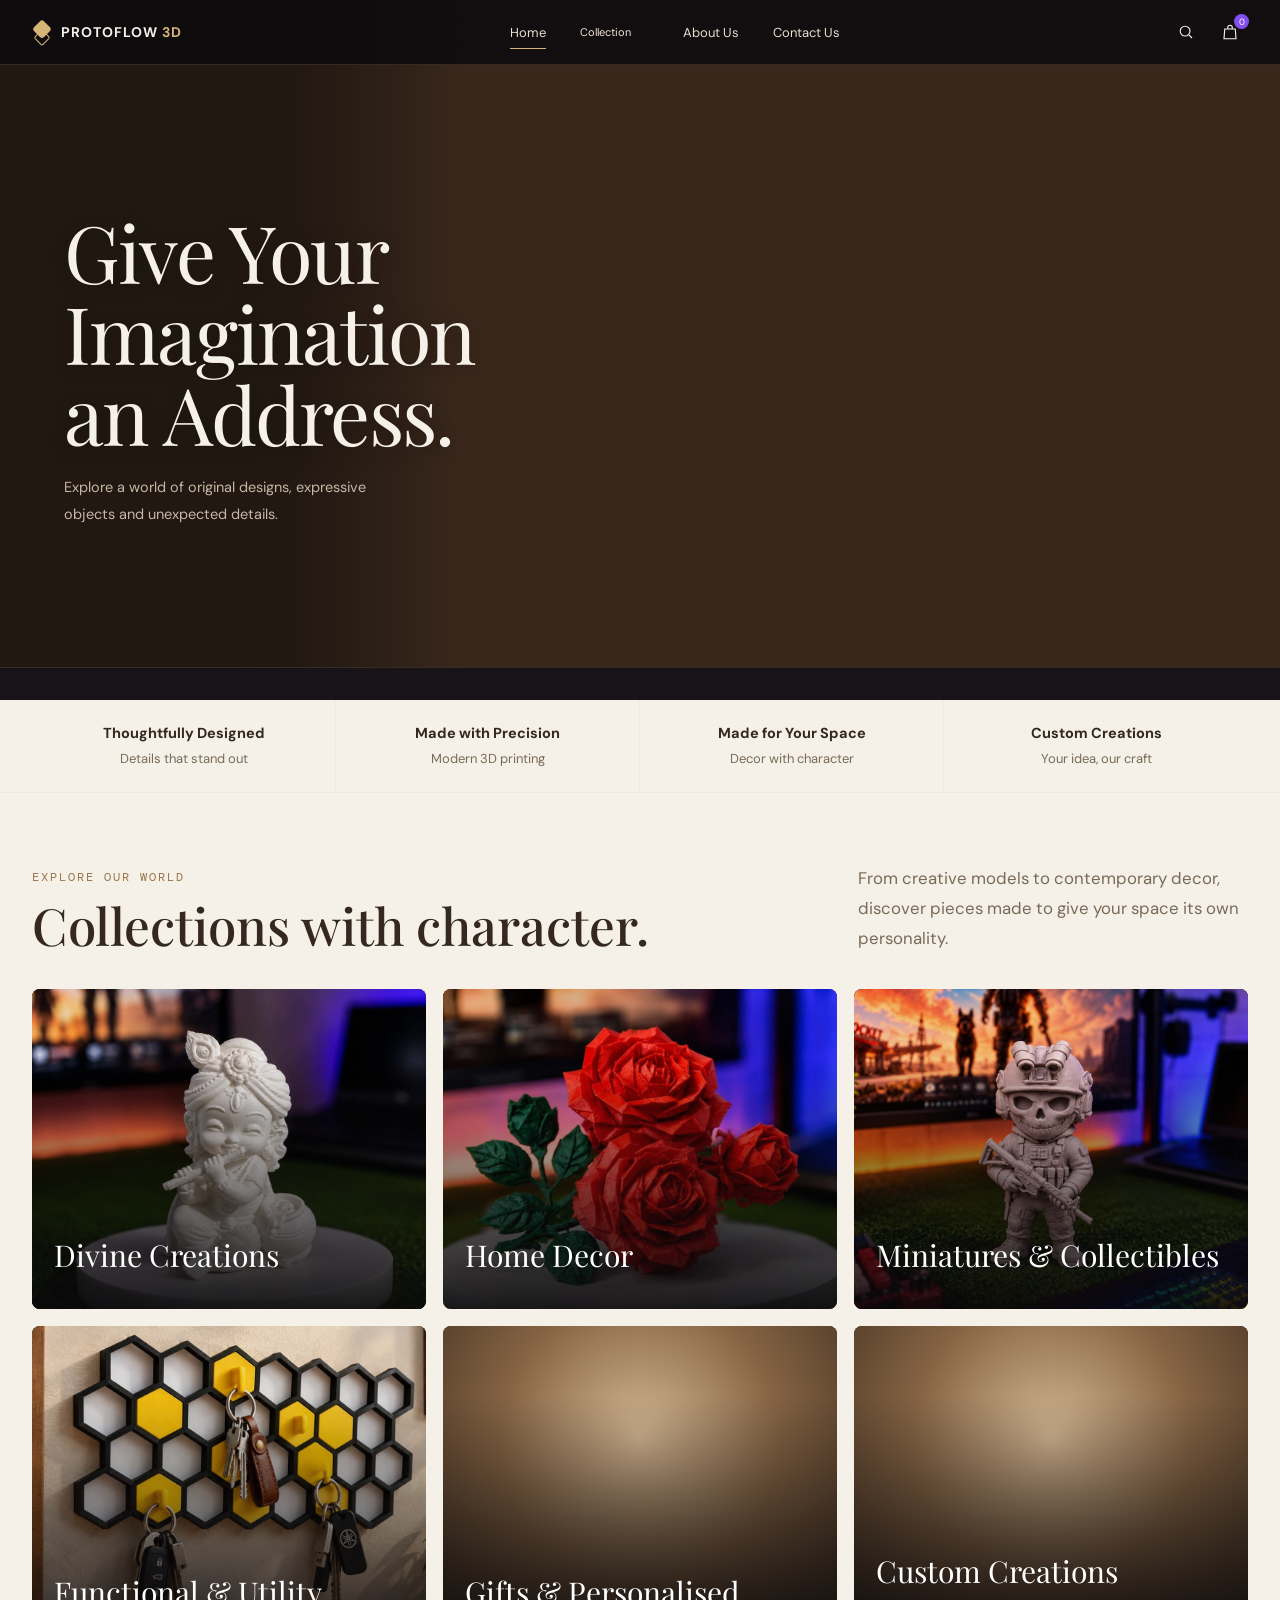
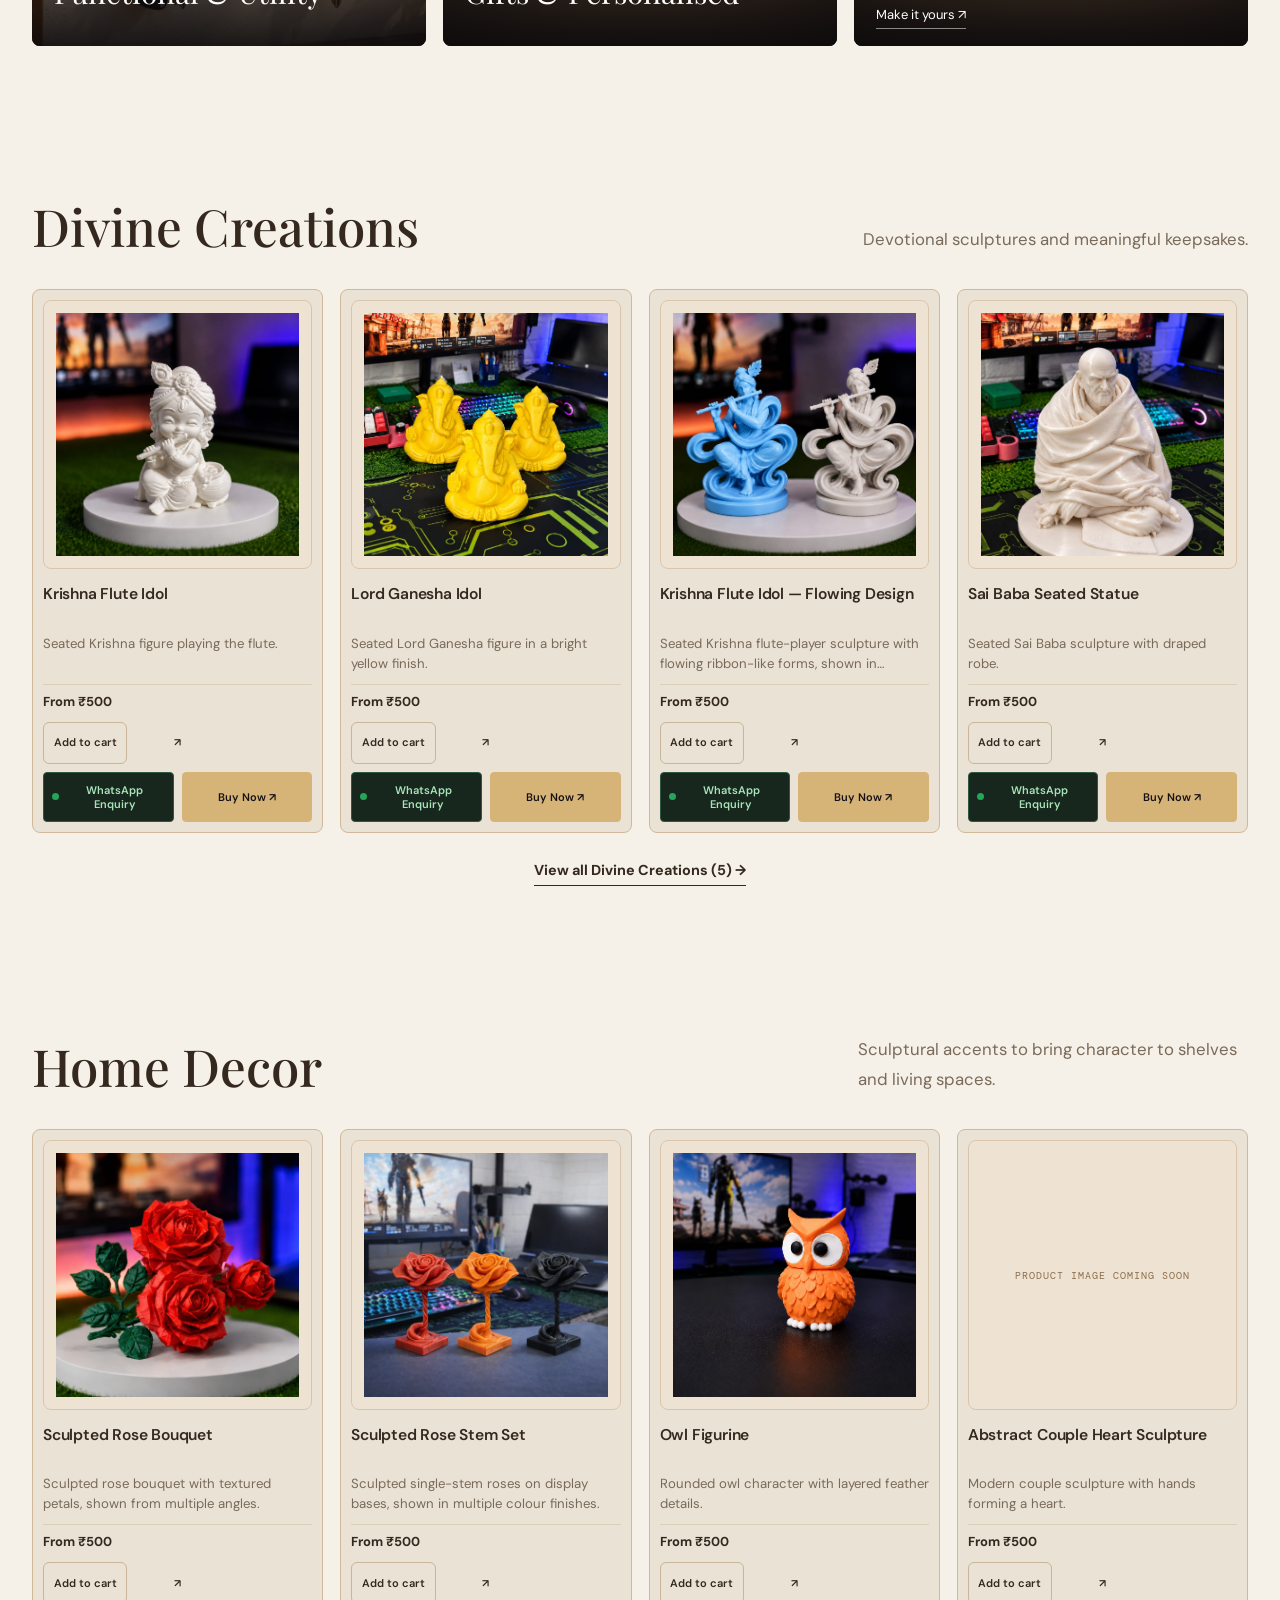
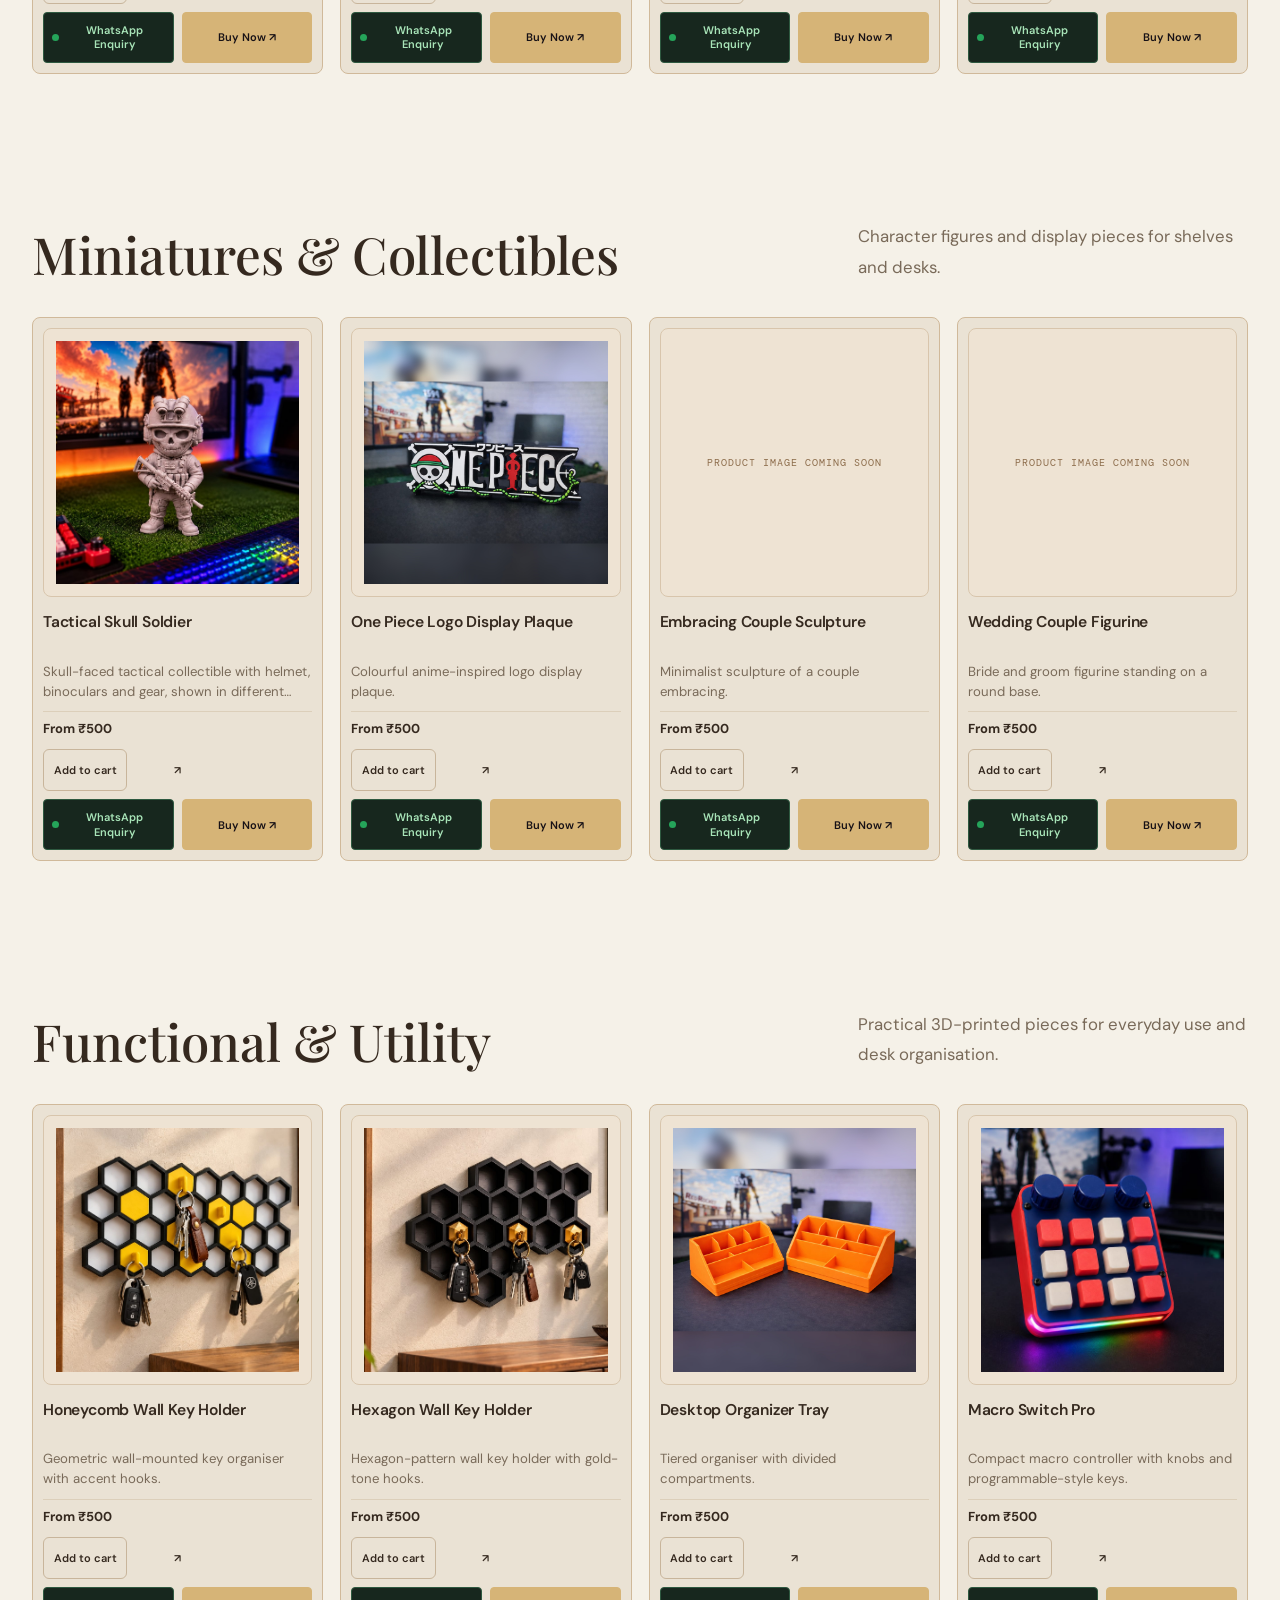
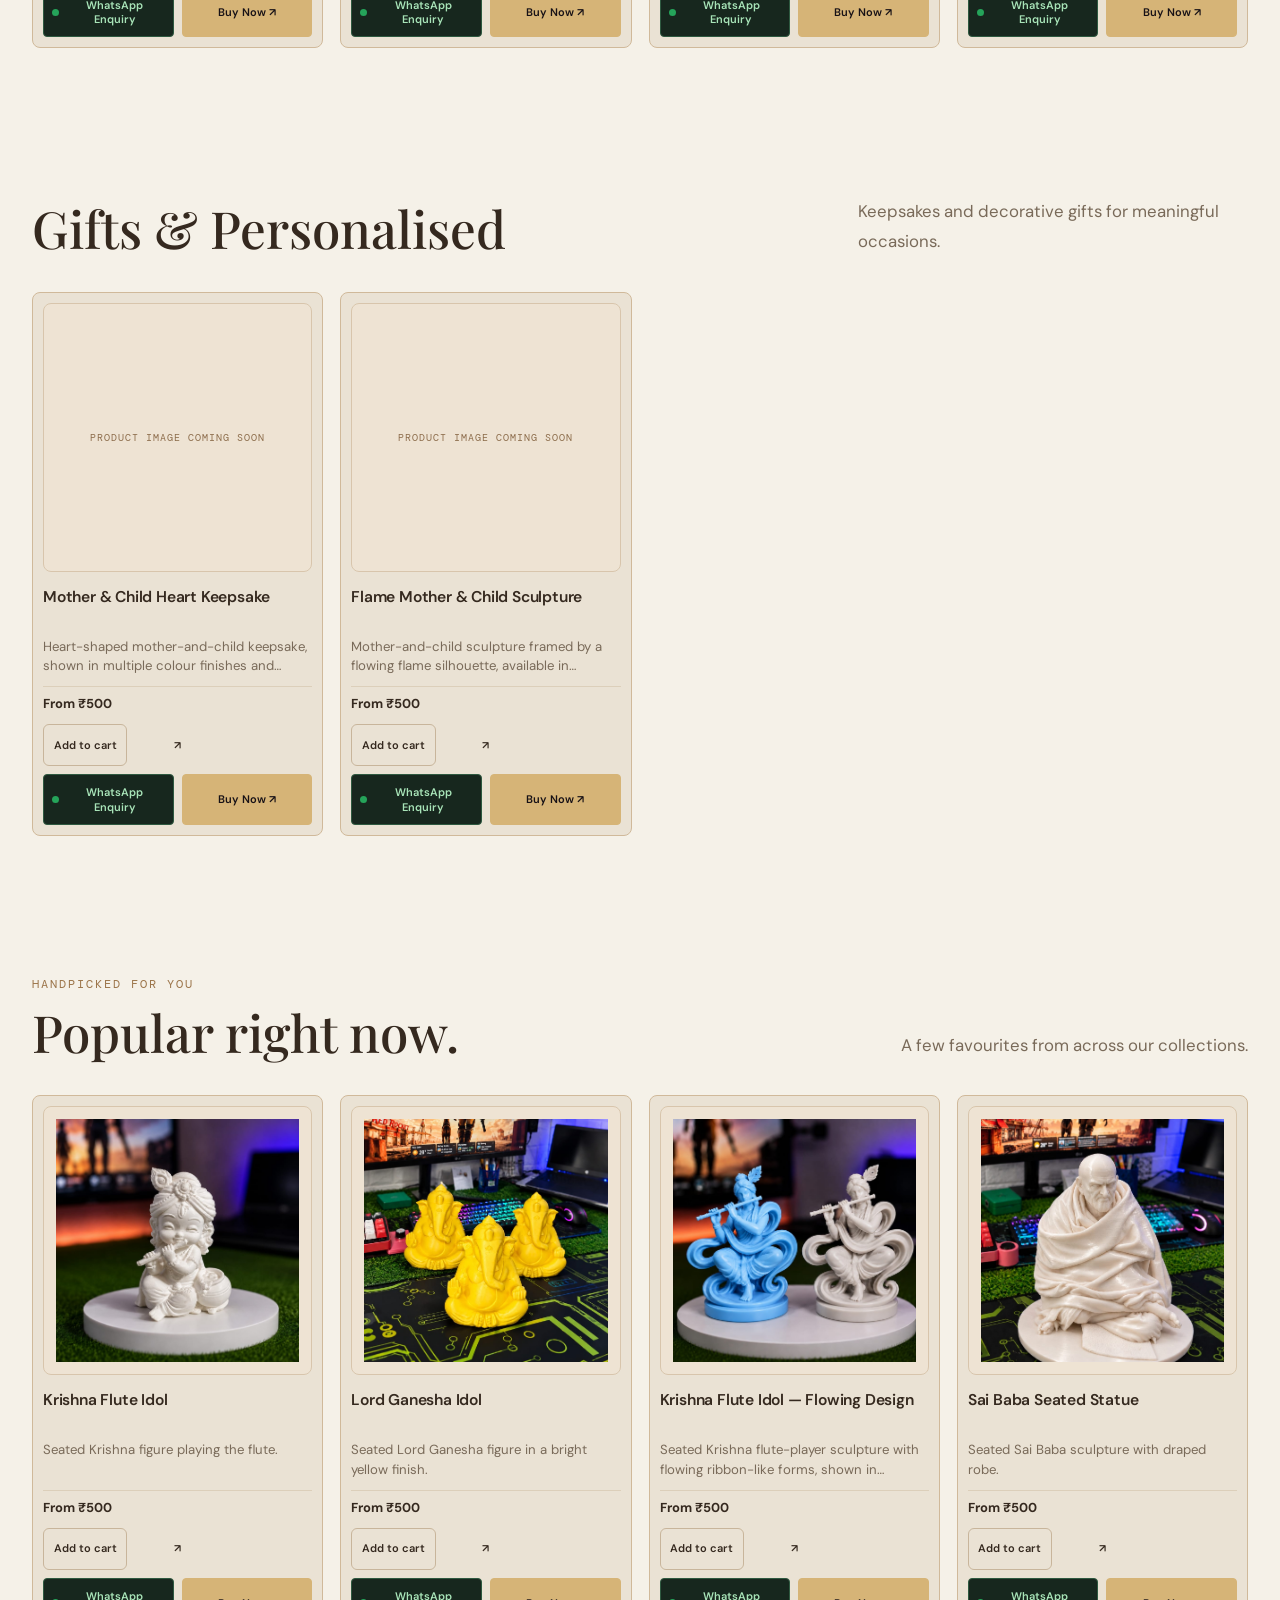
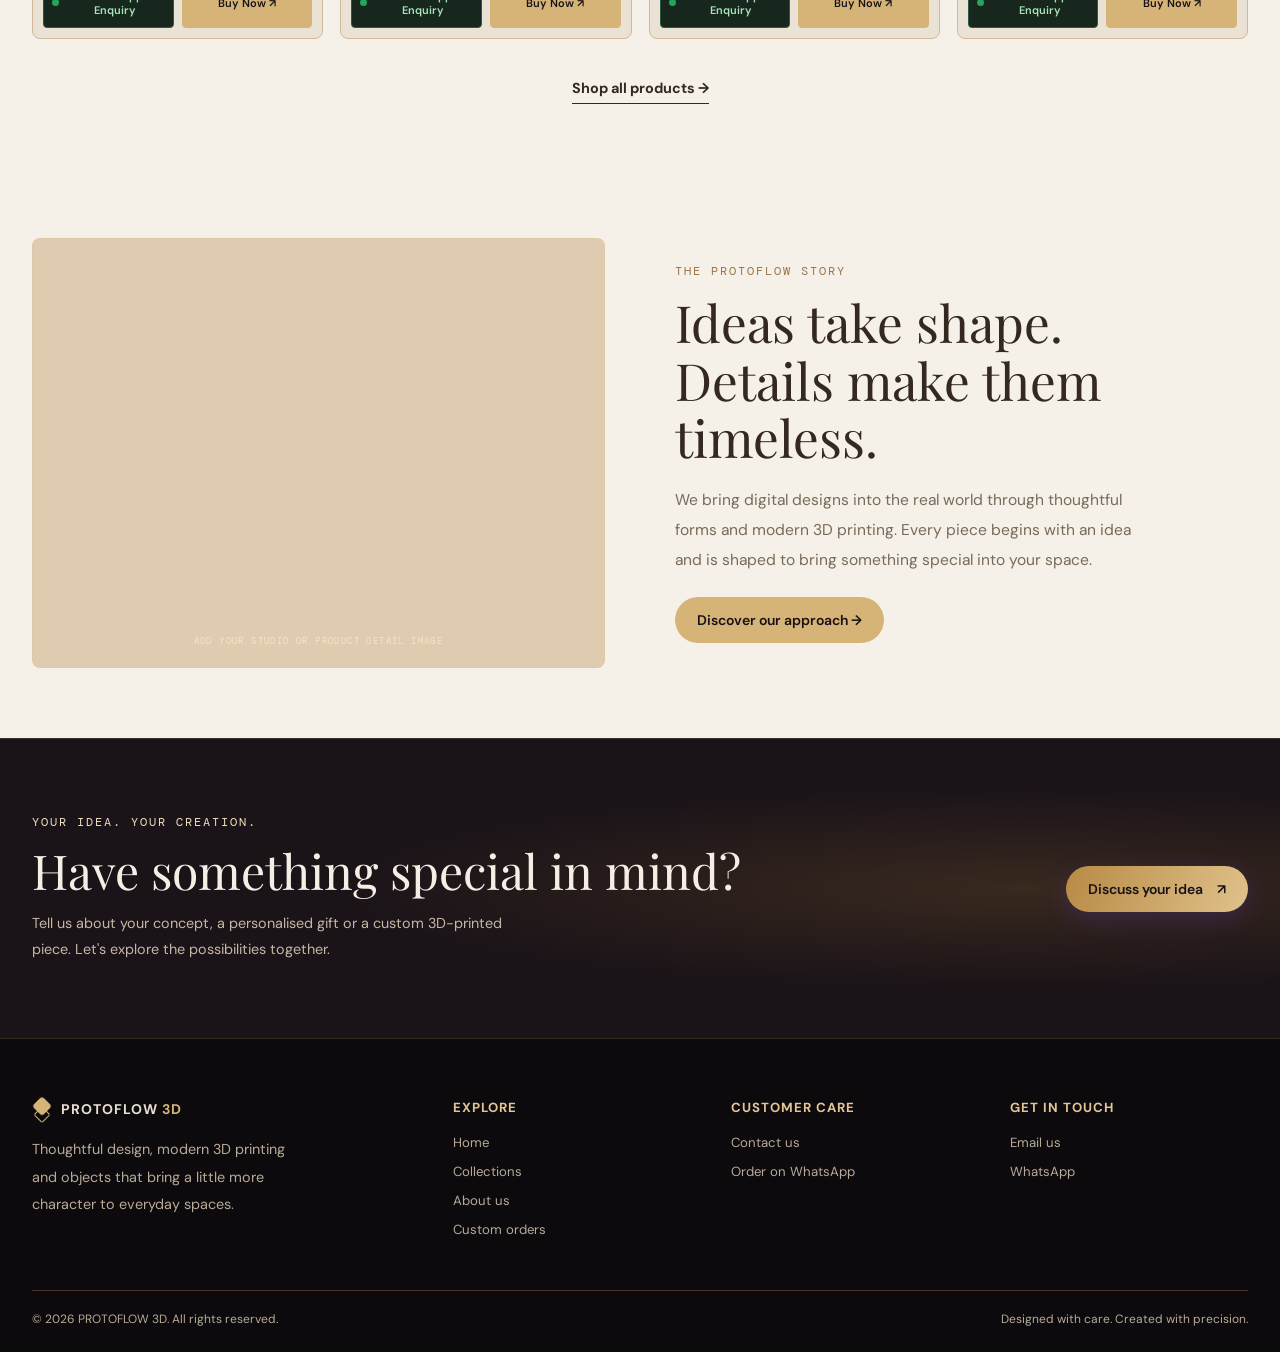
==== commit 77b113c2: "Remove hero eyebrow text" ====
--- a/index.html
+++ b/index.html
@@ -9,7 +9,7 @@
 <link rel="preconnect" href="https://fonts.googleapis.com">
 <link rel="preconnect" href="https://fonts.gstatic.com" crossorigin>
 <link href="https://fonts.googleapis.com/css2?family=DM+Sans:wght@400;500;600;700&family=DM+Mono:wght@400;500&family=Playfair+Display:wght@400;500;600&display=swap" rel="stylesheet">
-<link rel="stylesheet" href="assets/style.css?v=hero-text-bg-211812">
+<link rel="stylesheet" href="assets/style.css?v=collections-nav-home-typography">
 </head>
 <body data-page="home">
 <main>
@@ -19,7 +19,6 @@
 
   <div class="container hero-inner">
     <div class="hero-copy">
-      <div class="eyebrow">3D Printed Models &amp; Decor</div>
       <h1>Give Your Imagination<br>an Address.</h1>
       <p>Explore a world of original designs, expressive objects and unexpected details.</p>
     </div>
--- a/assets/style.css
+++ b/assets/style.css
@@ -1941,3 +1941,12 @@
   background:#211812!important;
  }
 }
+
+/* Mobile: remove the hero copy's inherited 130px top padding */
+@media(max-width:700px){
+ body[data-page="home"] .hero .hero-inner{padding-top:60px!important}
+ body[data-page="home"] .hero .hero-copy{padding-top:0!important}
+}
+
+/* Match Collections navigation label to Home; no other nav styles changed */
+.nav-links .collection-menu-toggle{font-size:13px!important;font-family:inherit!important;font-weight:inherit!important}
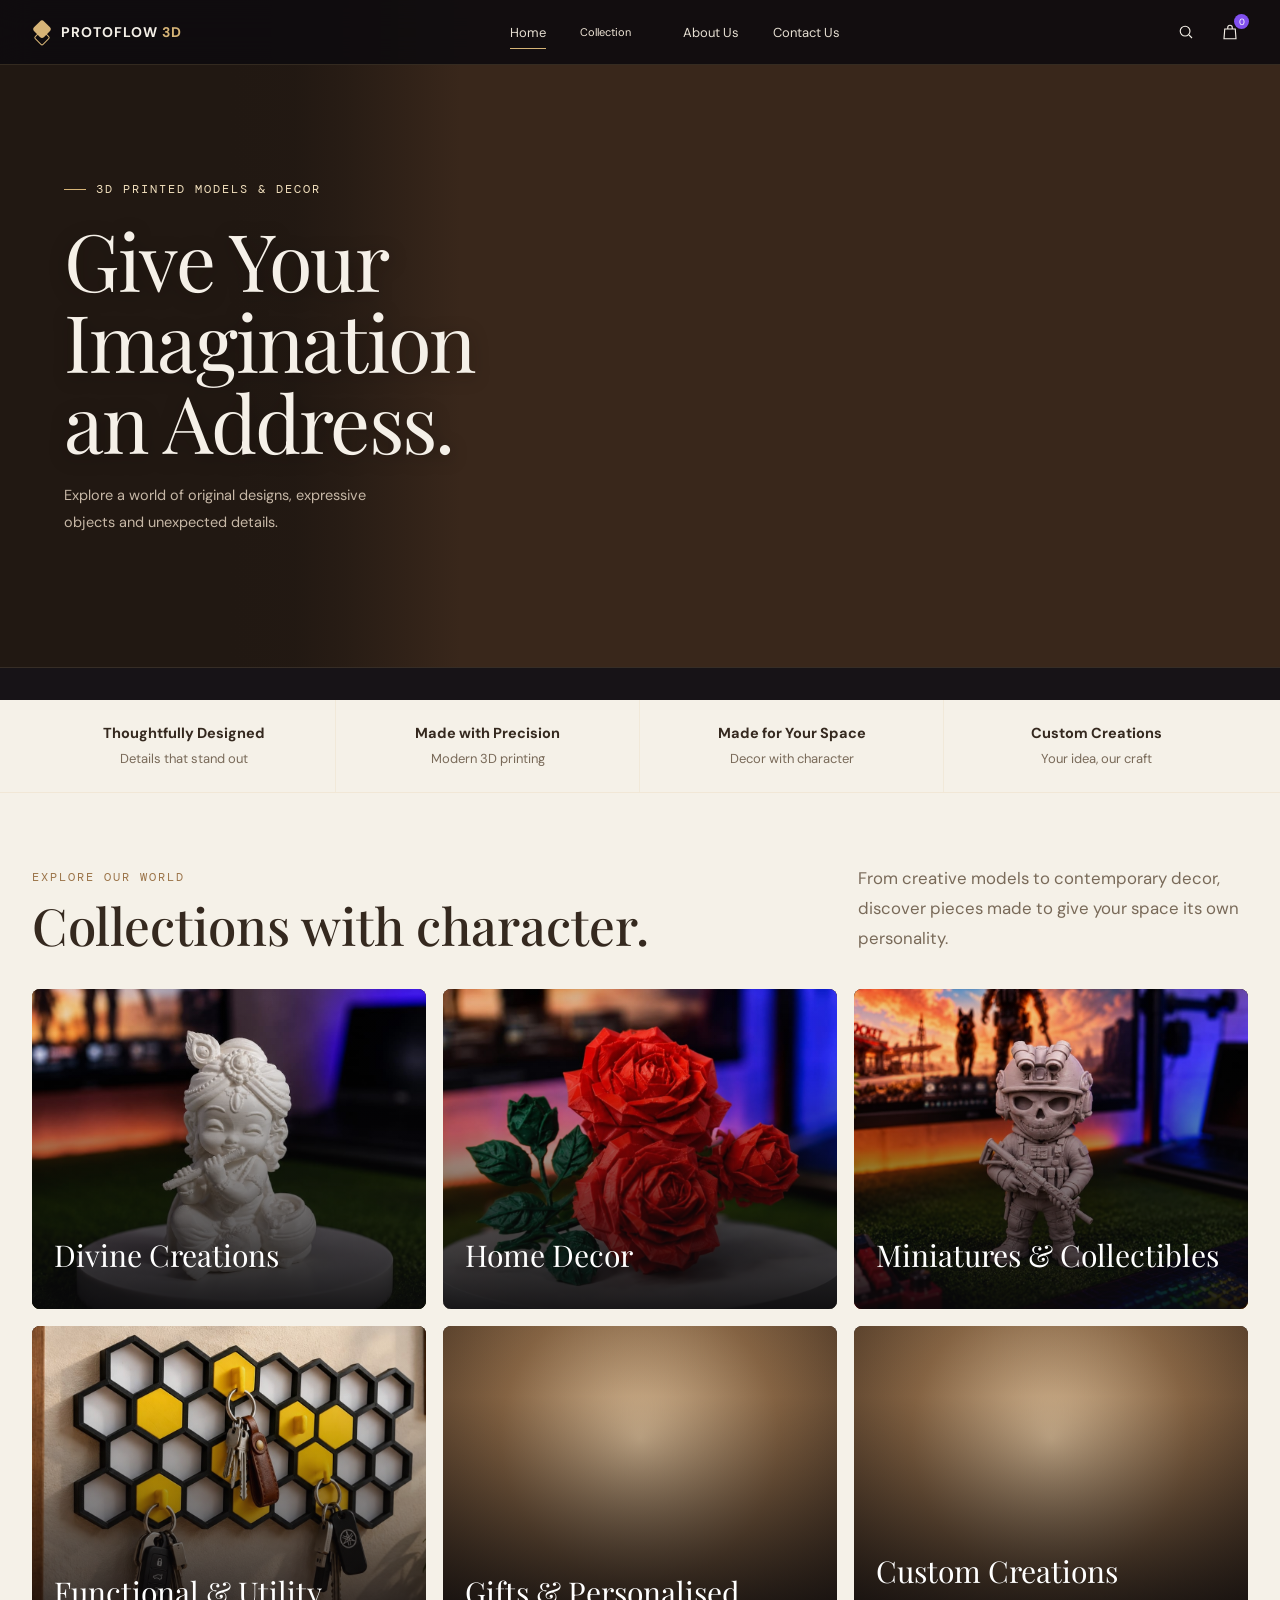
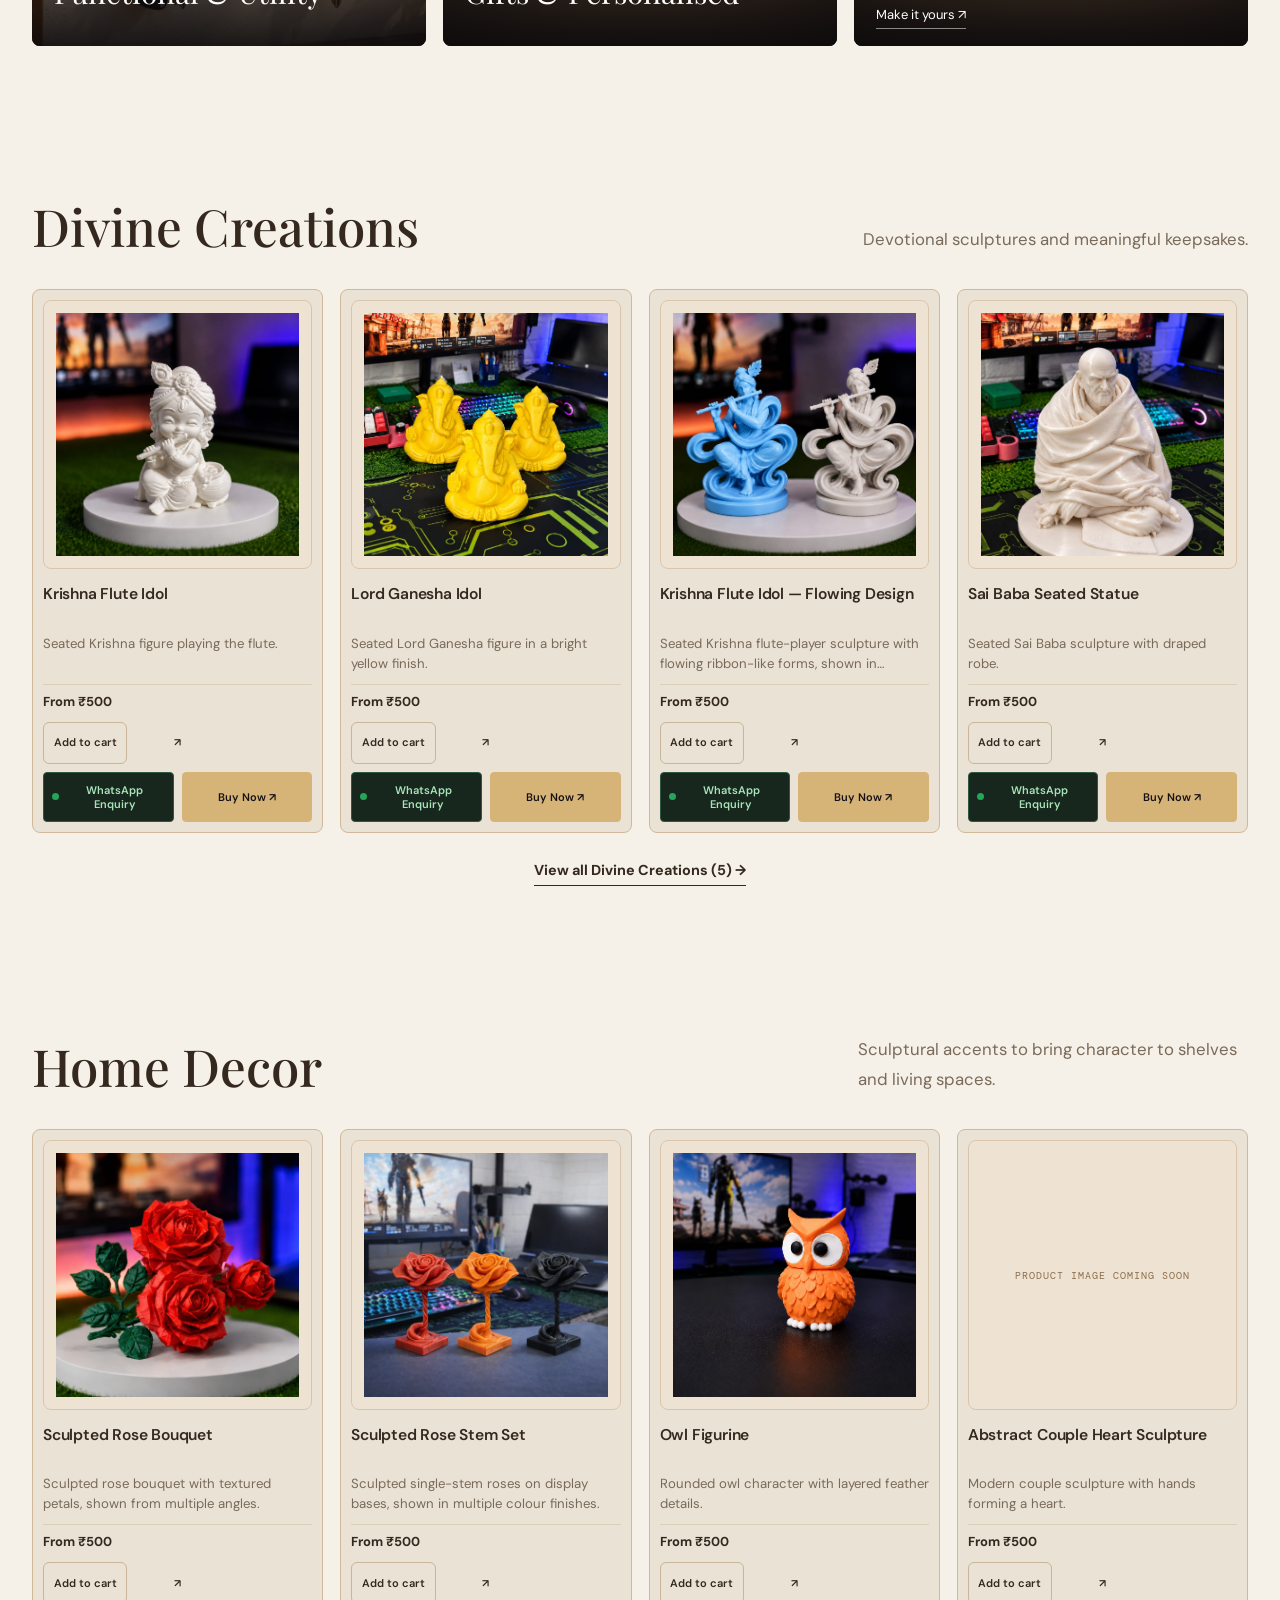
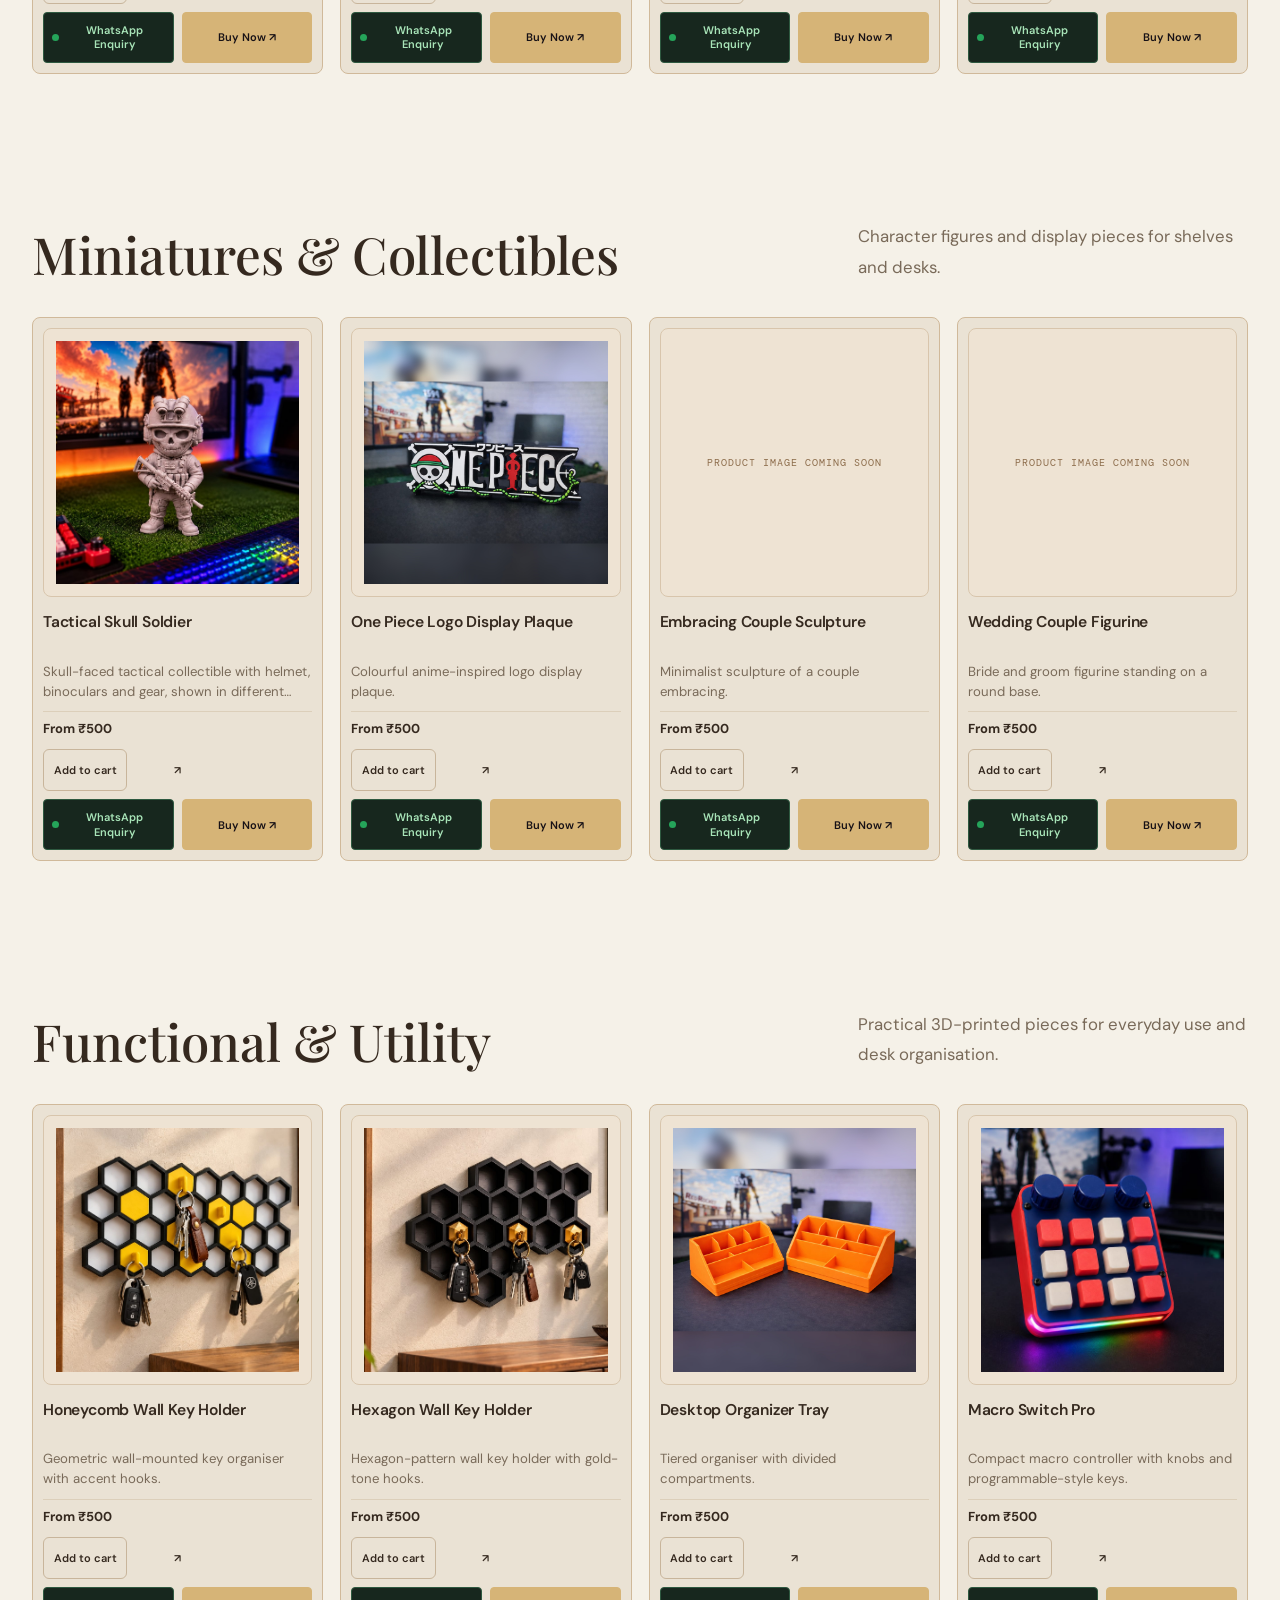
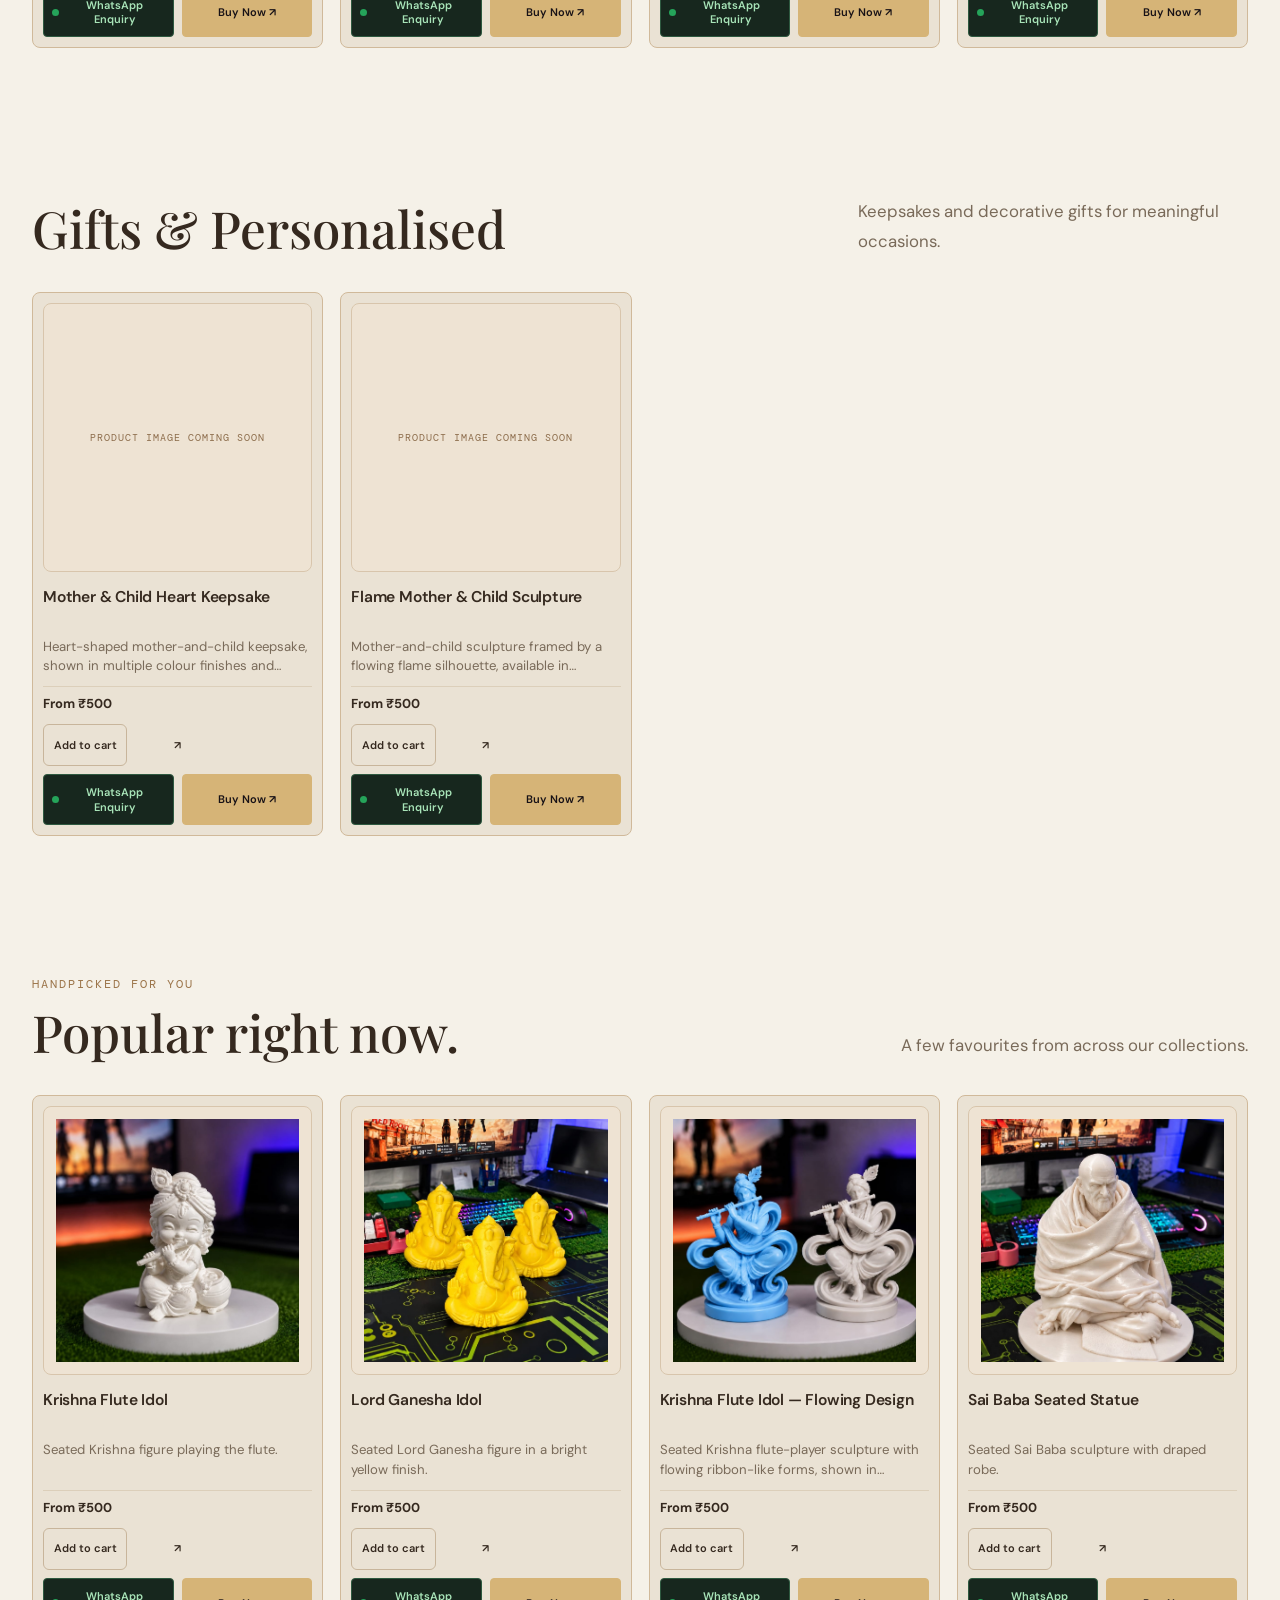
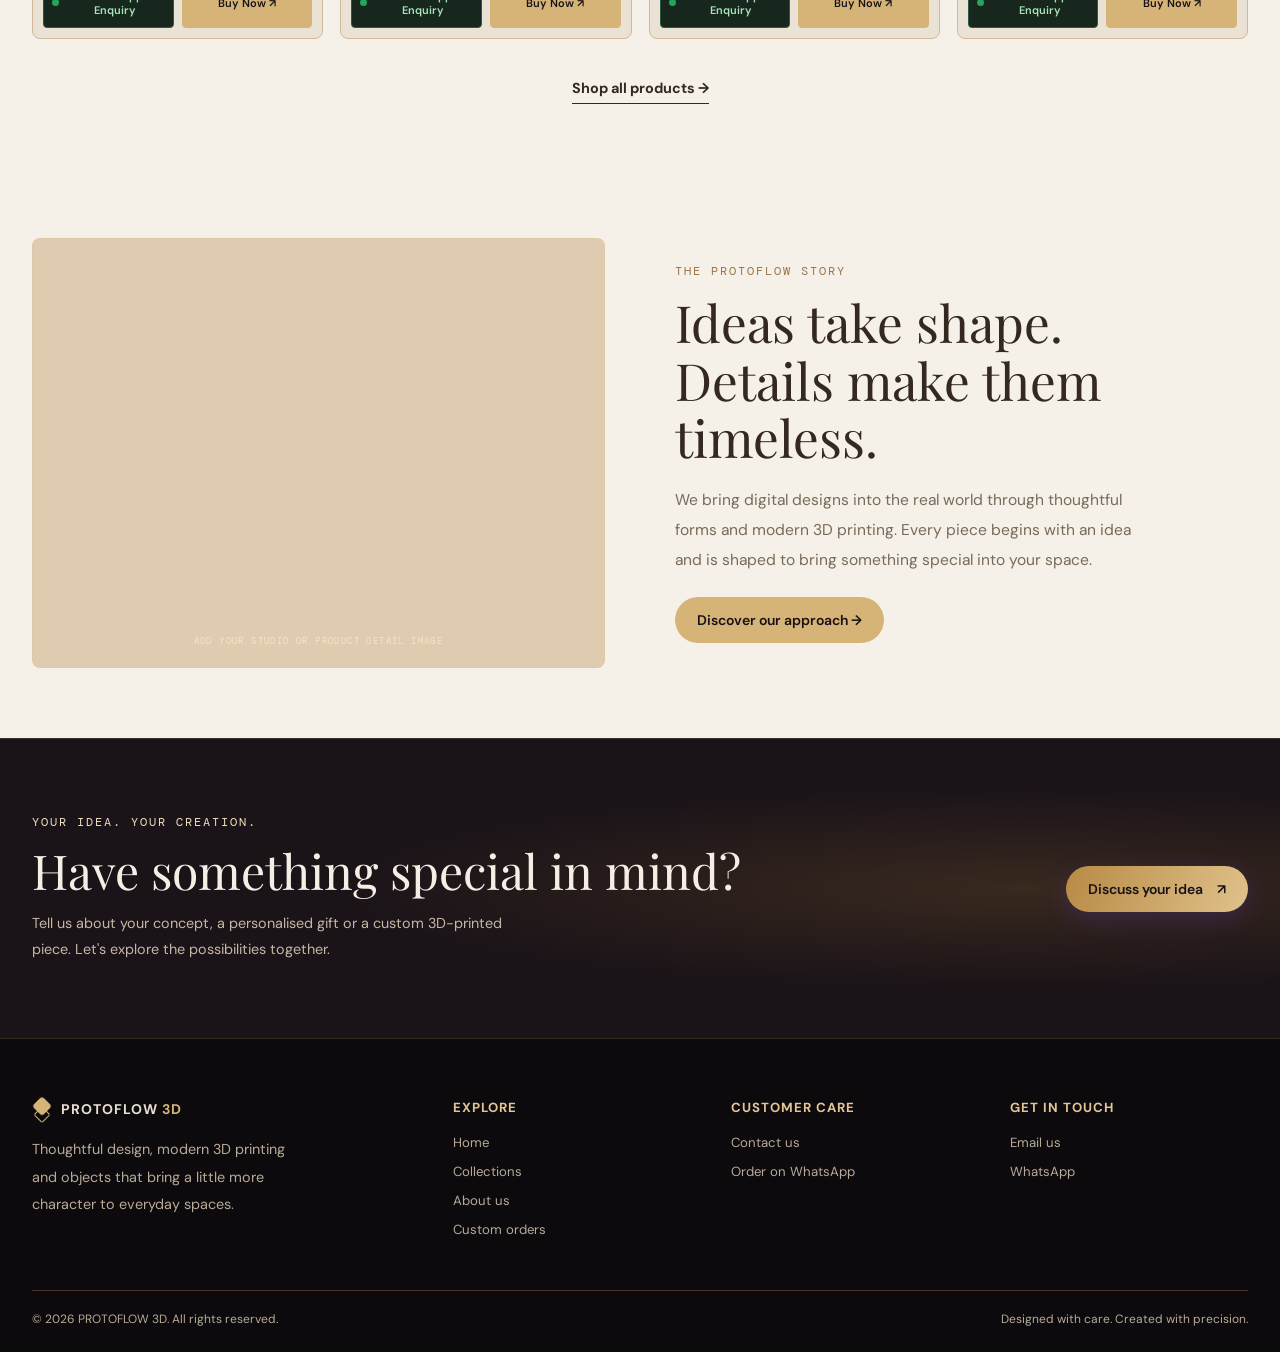
==== commit ba1f51f4: "Restore hero eyebrow without leading dash" ====
--- a/index.html
+++ b/index.html
@@ -19,6 +19,7 @@
 
   <div class="container hero-inner">
     <div class="hero-copy">
+      <div class="eyebrow">3D Printed Models &amp; Decor</div>
       <h1>Give Your Imagination<br>an Address.</h1>
       <p>Explore a world of original designs, expressive objects and unexpected details.</p>
     </div>
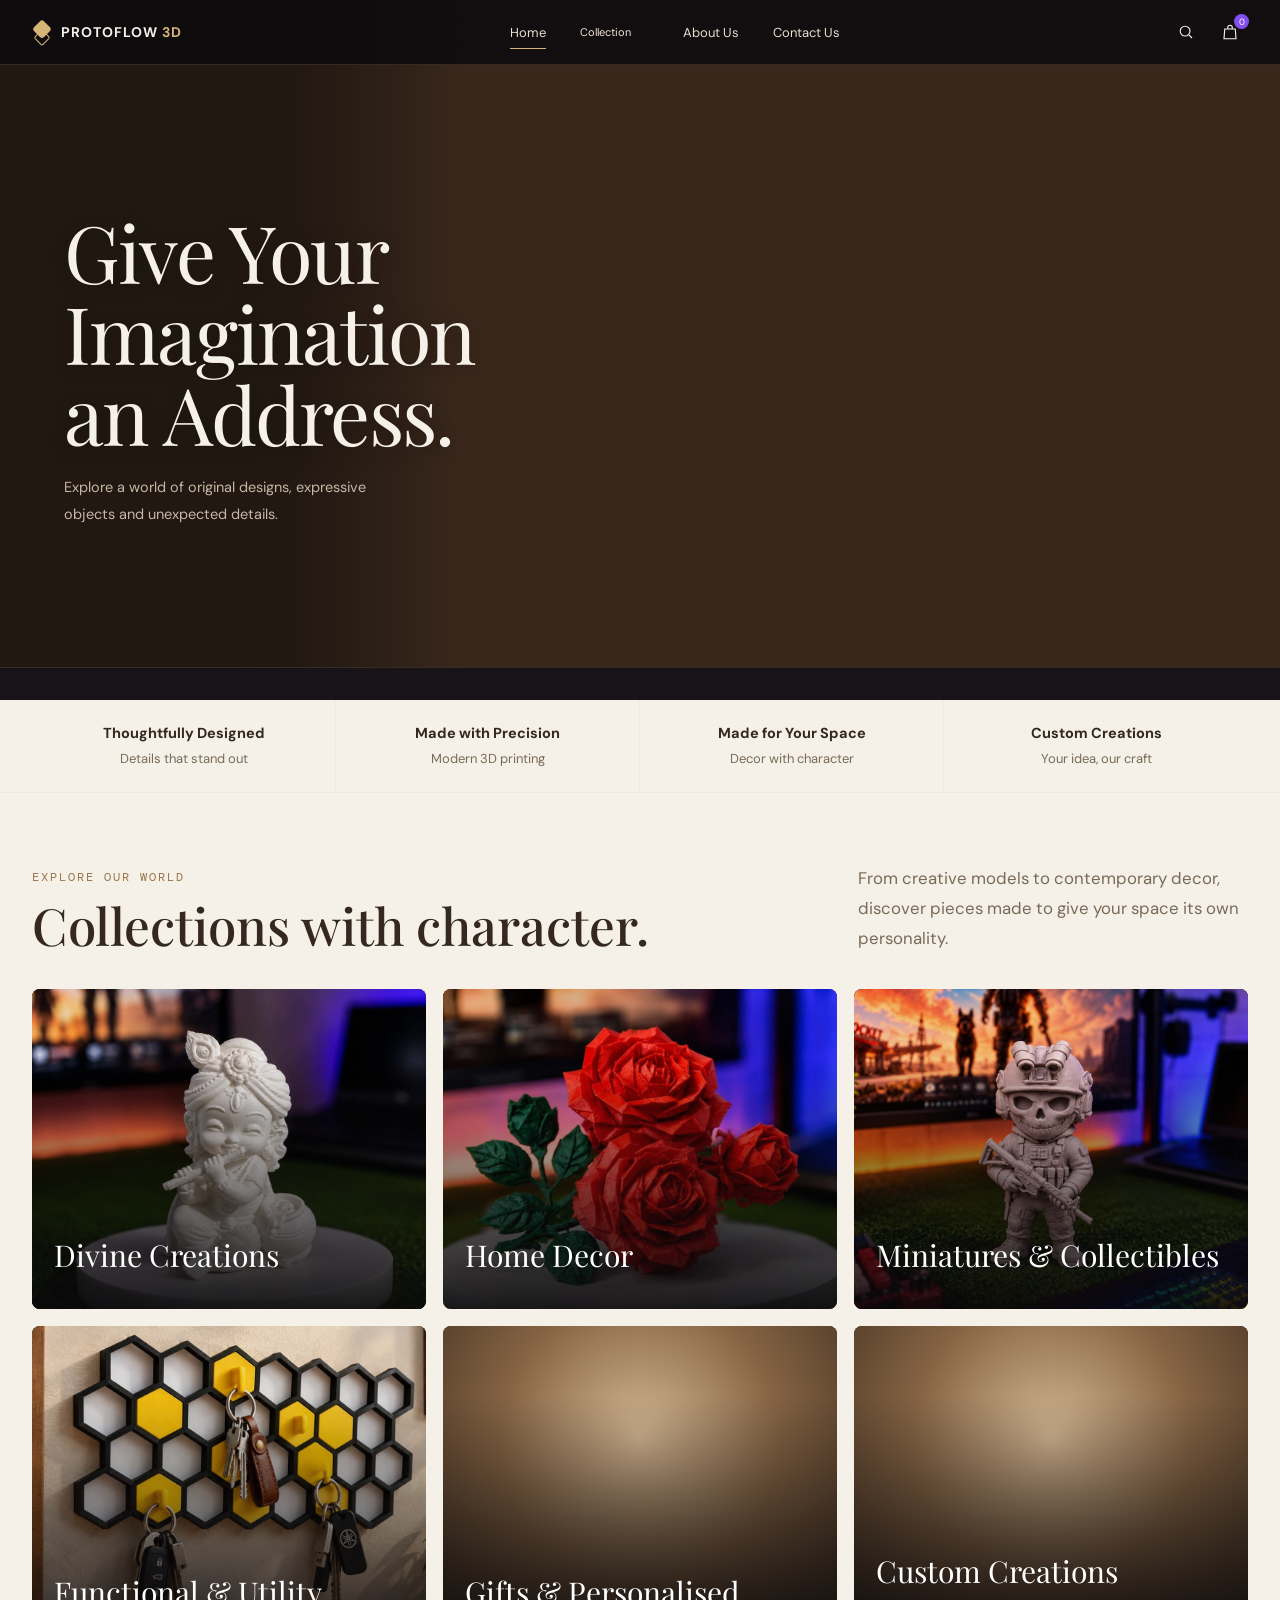
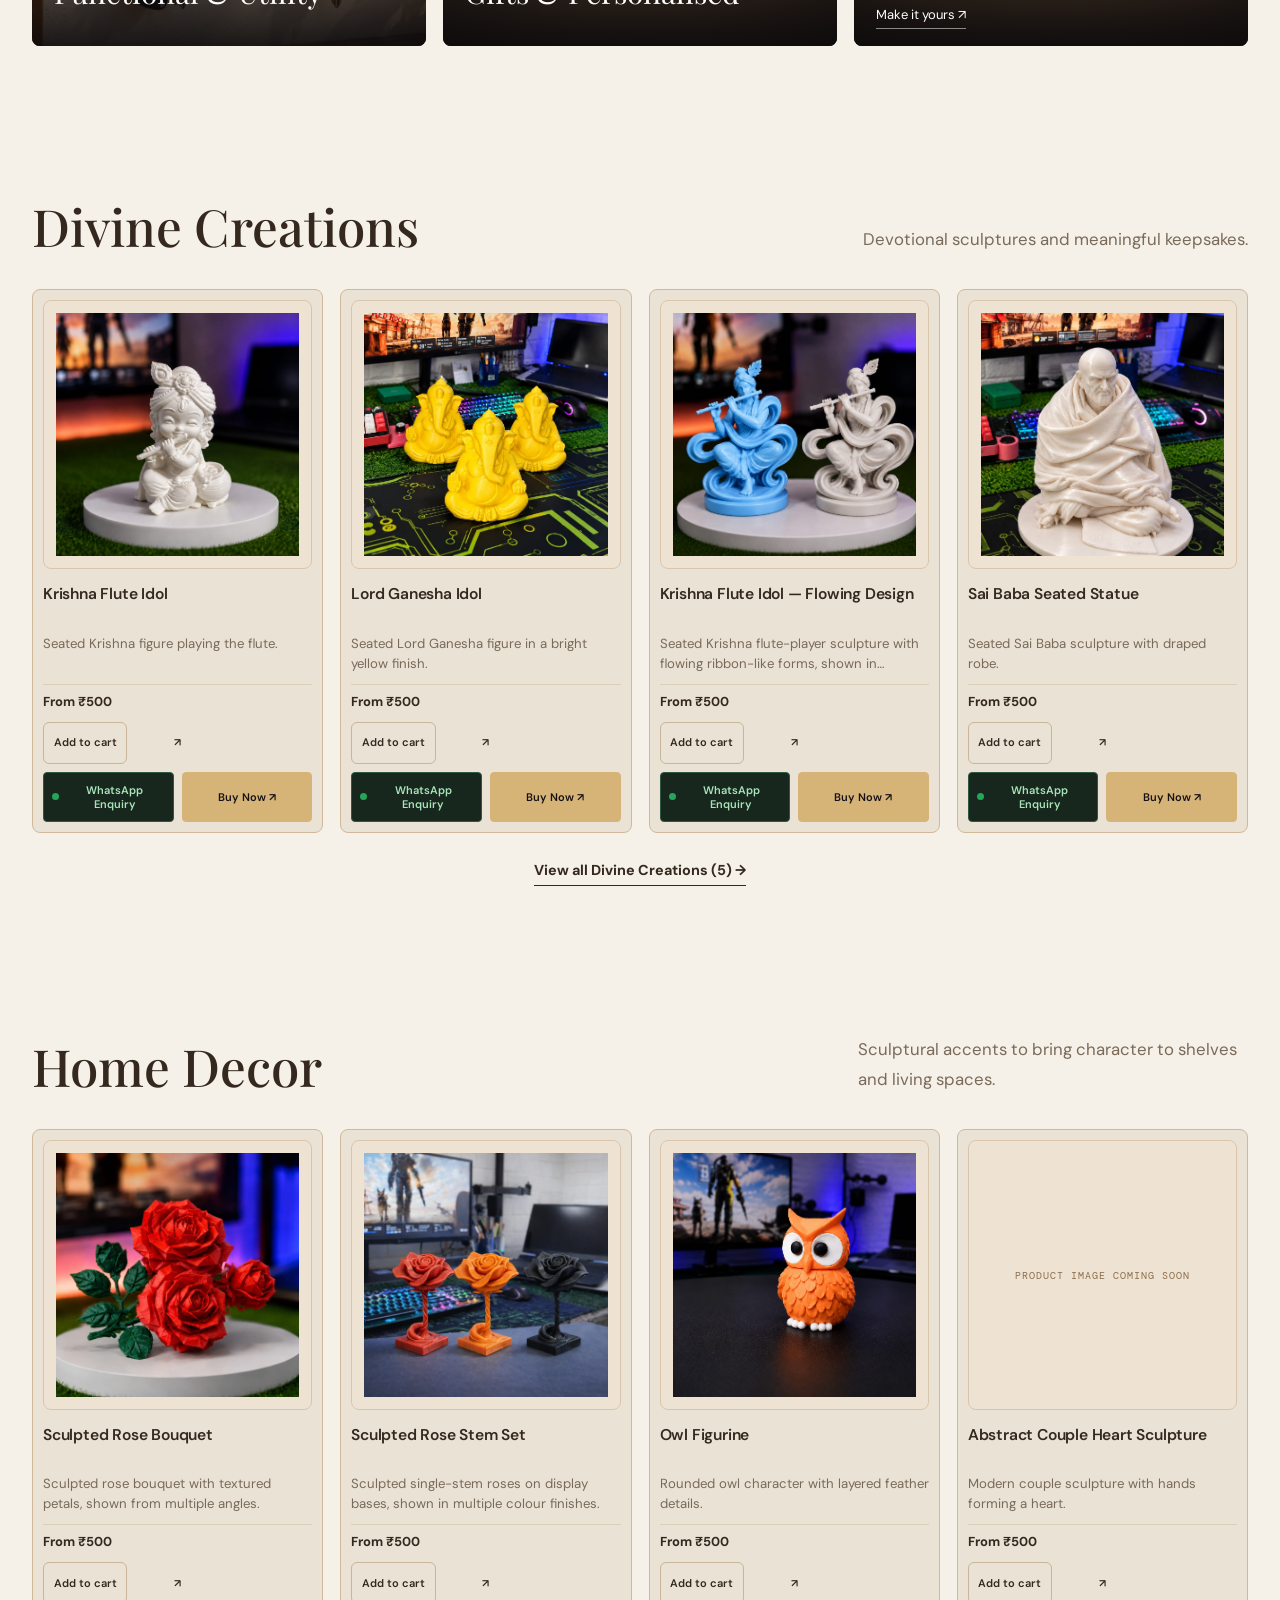
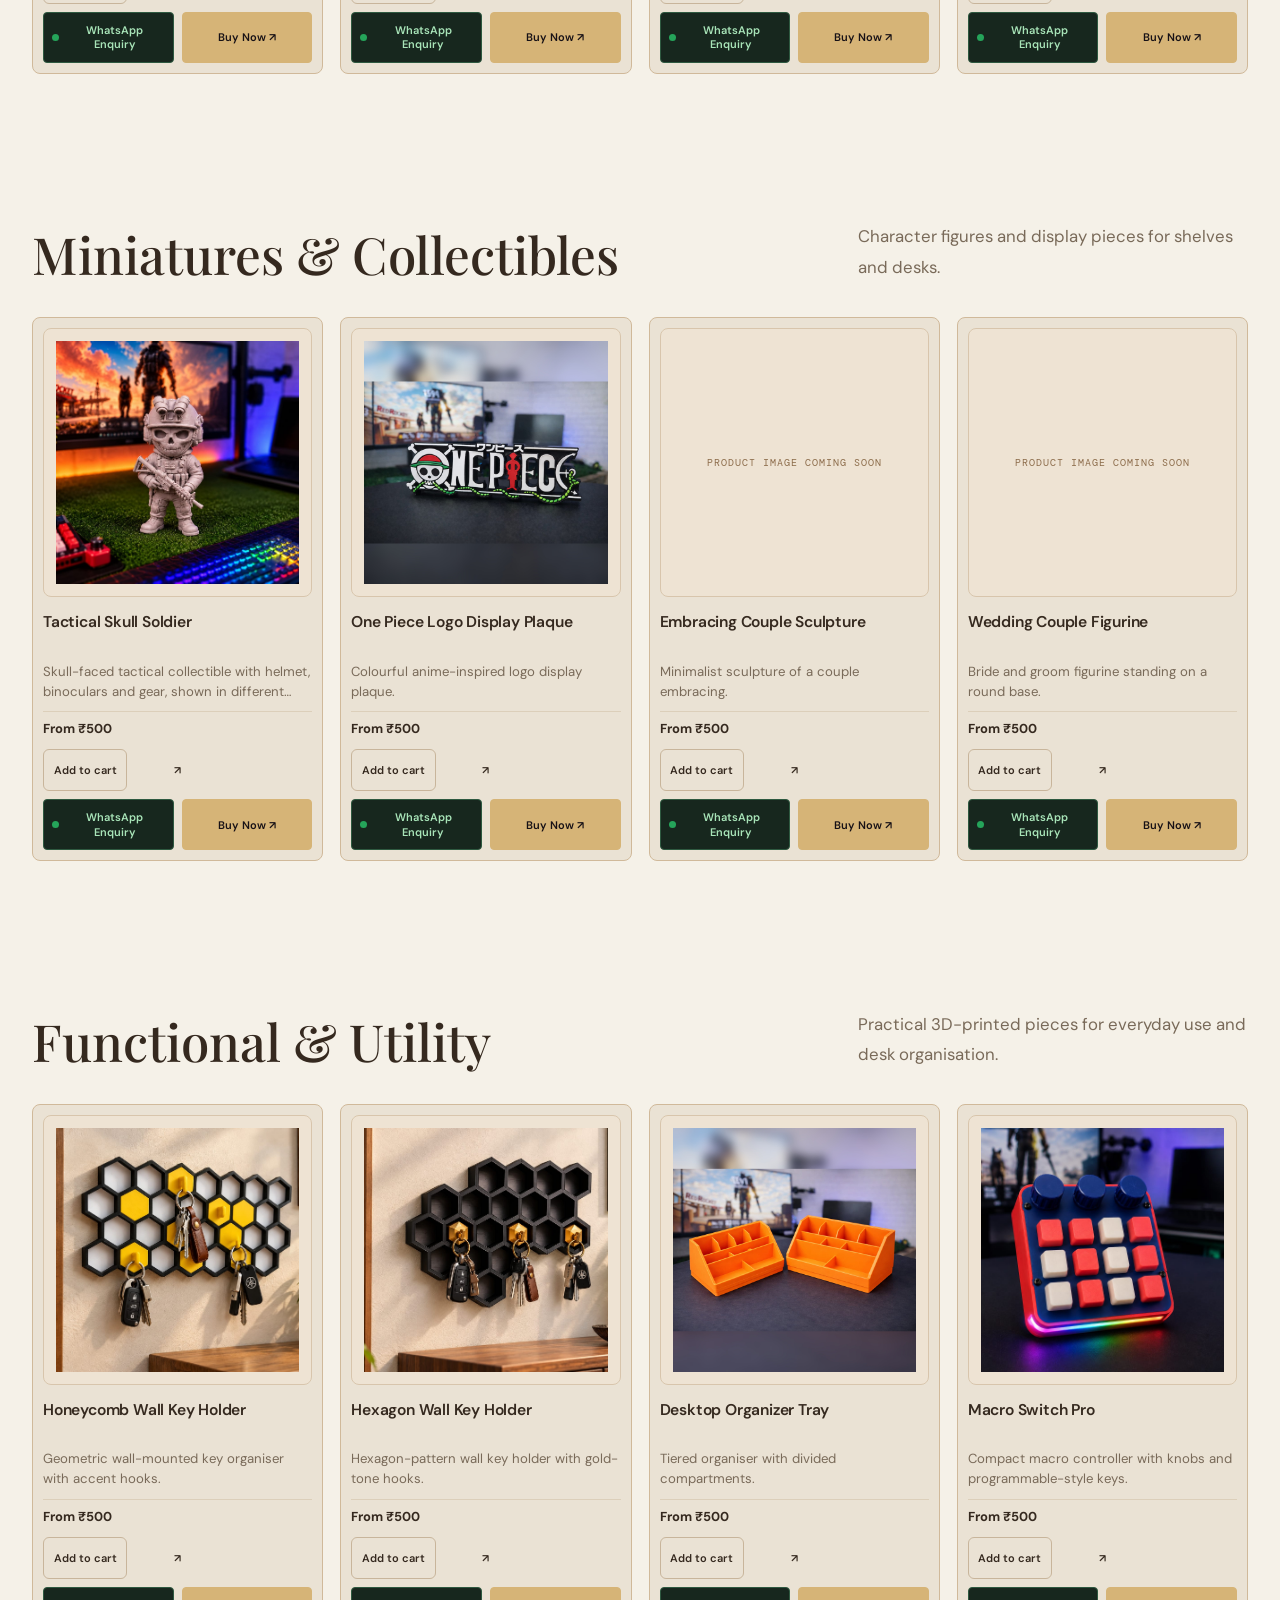
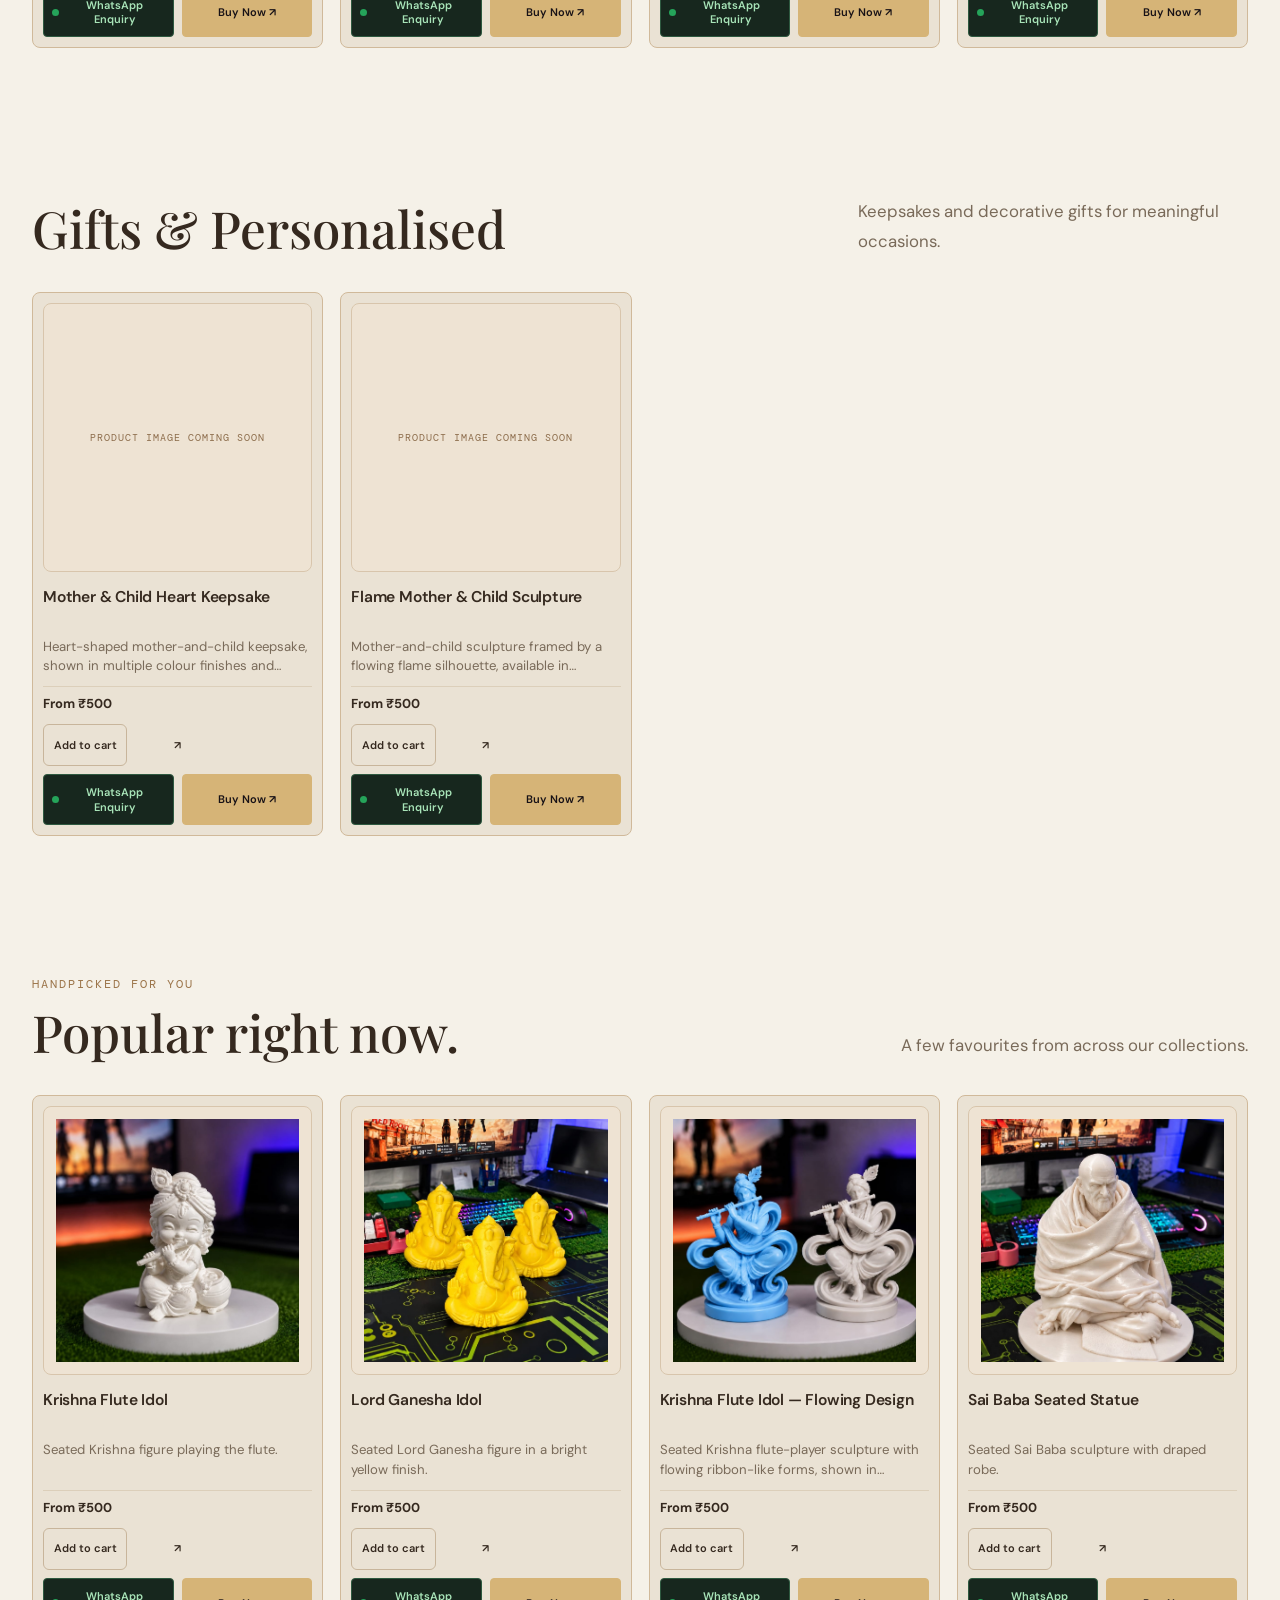
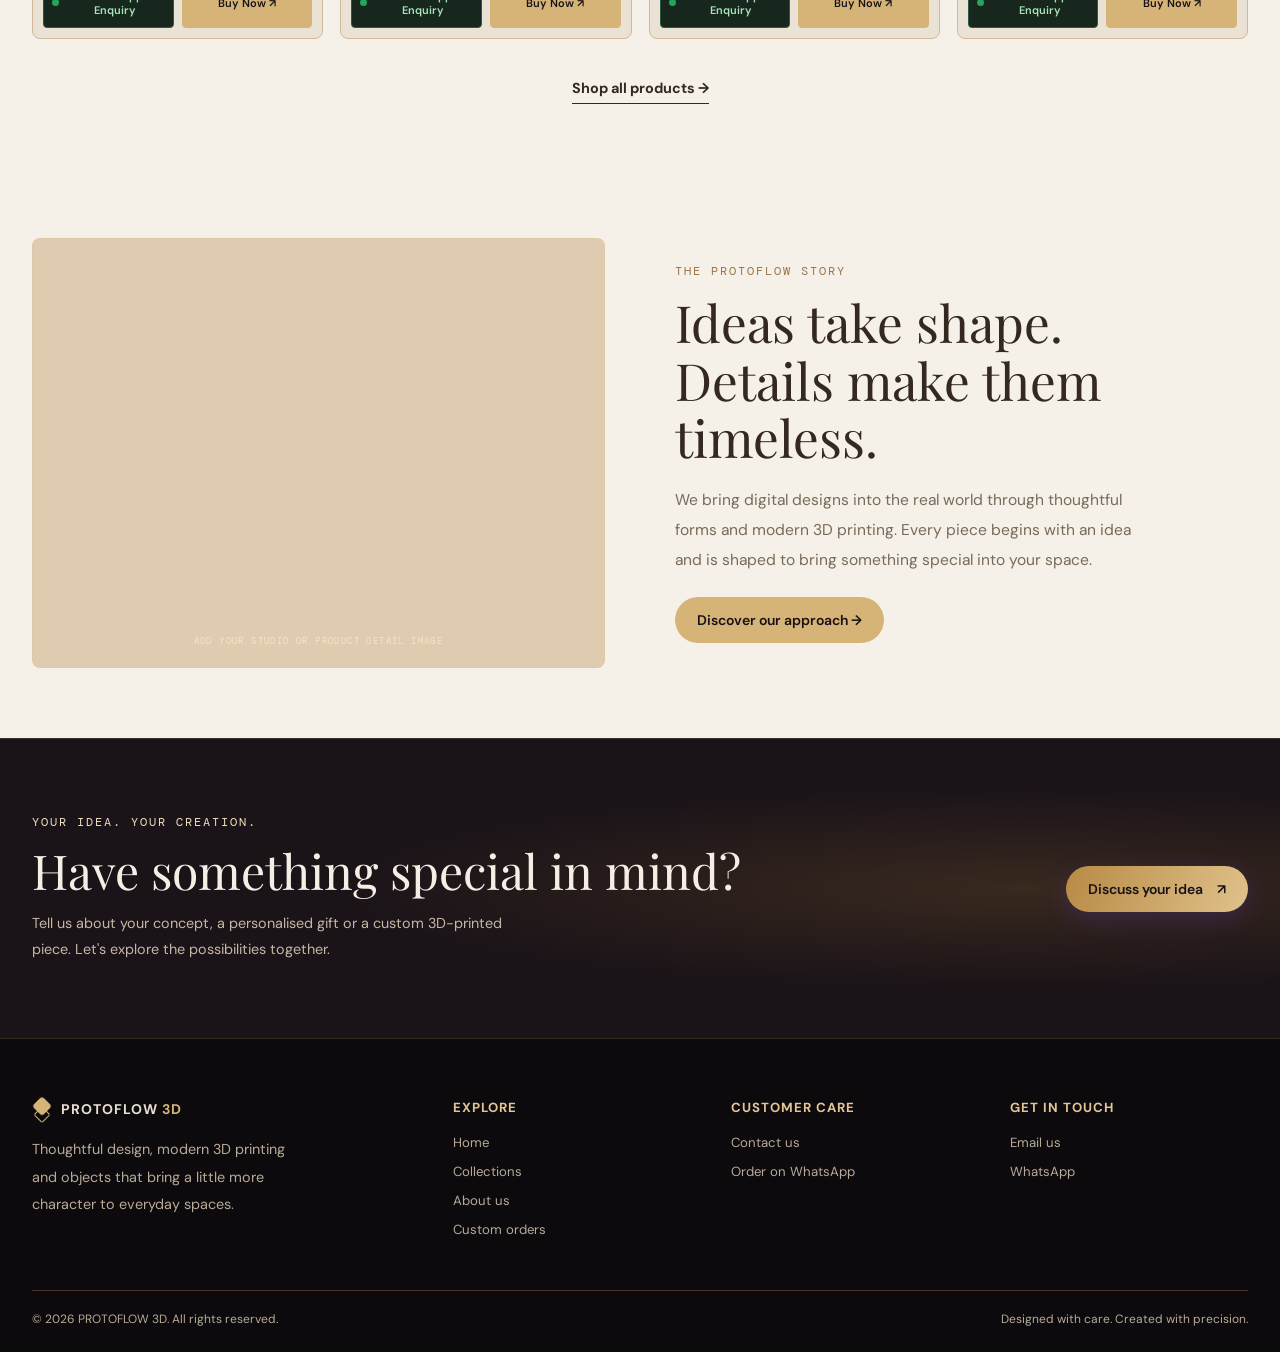
==== commit d4e66b6a: "Remove hero eyebrow line" ====
--- a/index.html
+++ b/index.html
@@ -19,7 +19,6 @@
 
   <div class="container hero-inner">
     <div class="hero-copy">
-      <div class="eyebrow">3D Printed Models &amp; Decor</div>
       <h1>Give Your Imagination<br>an Address.</h1>
       <p>Explore a world of original designs, expressive objects and unexpected details.</p>
     </div>
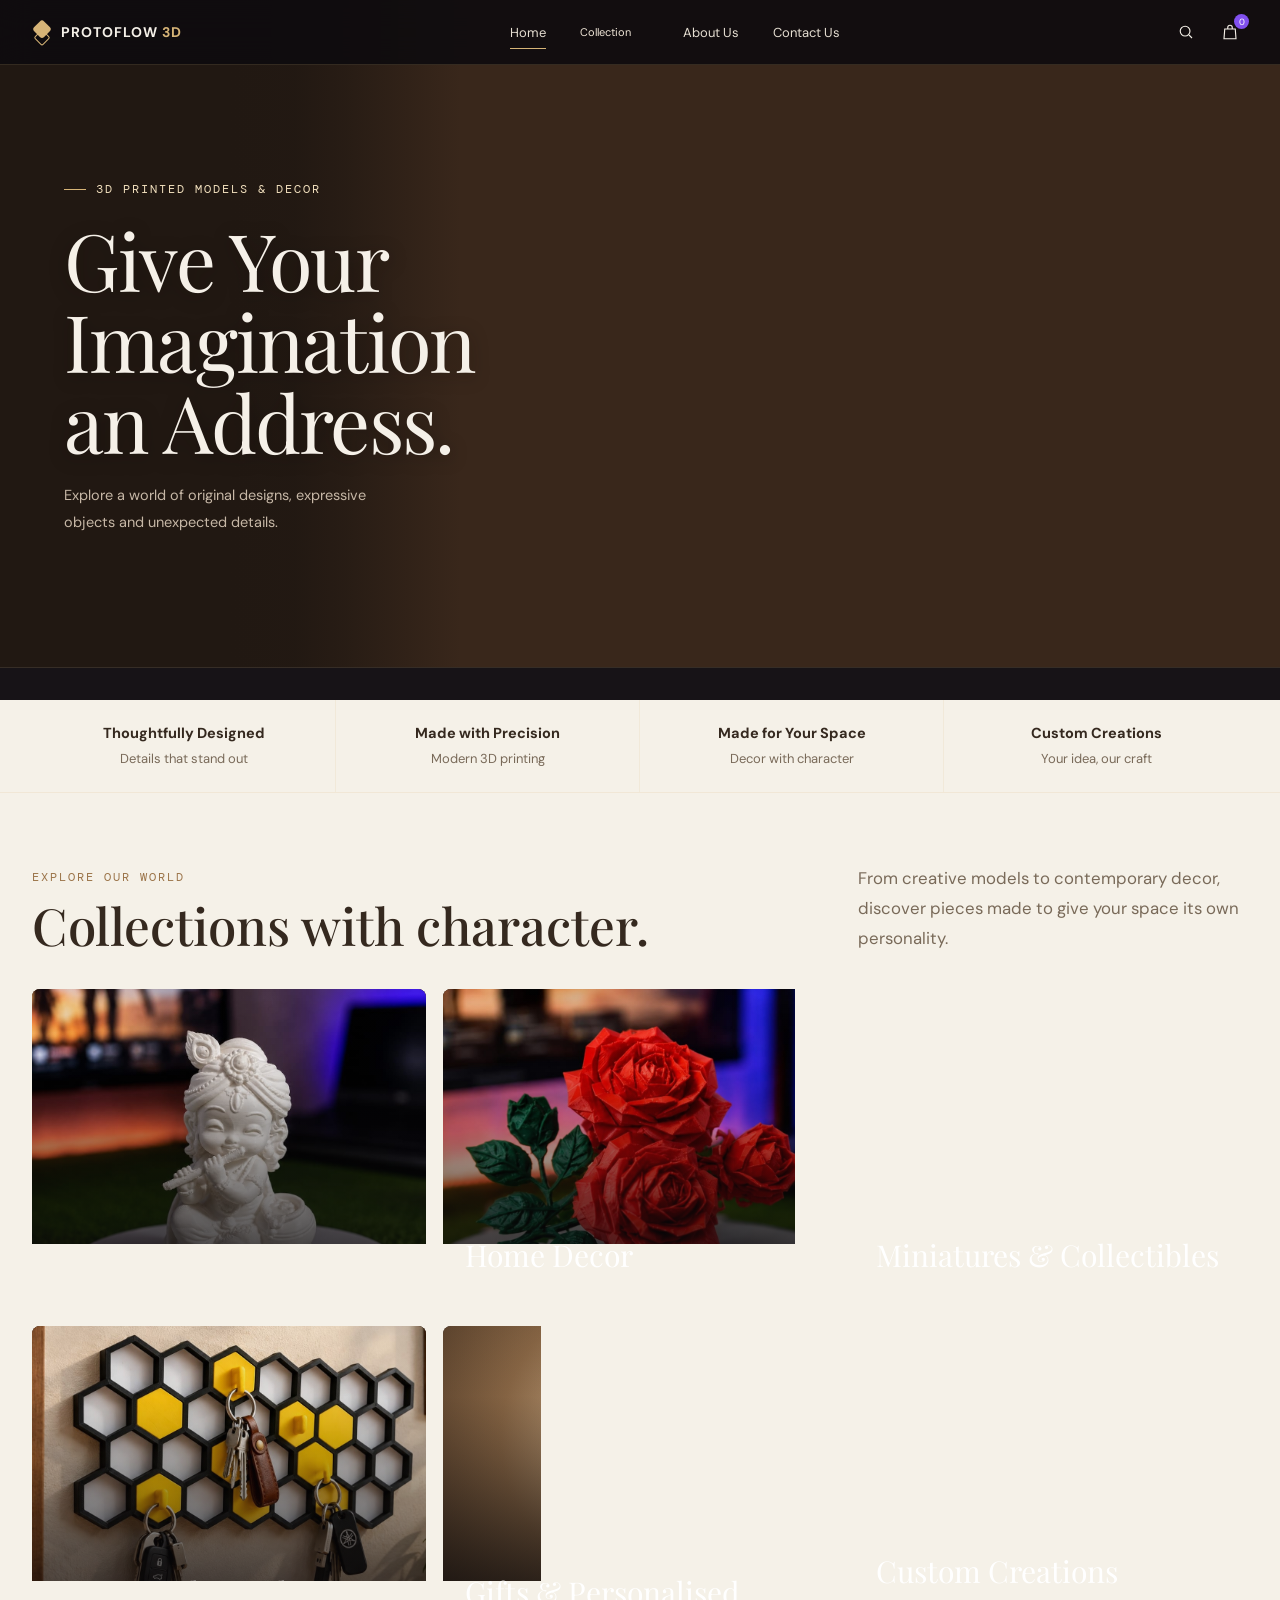
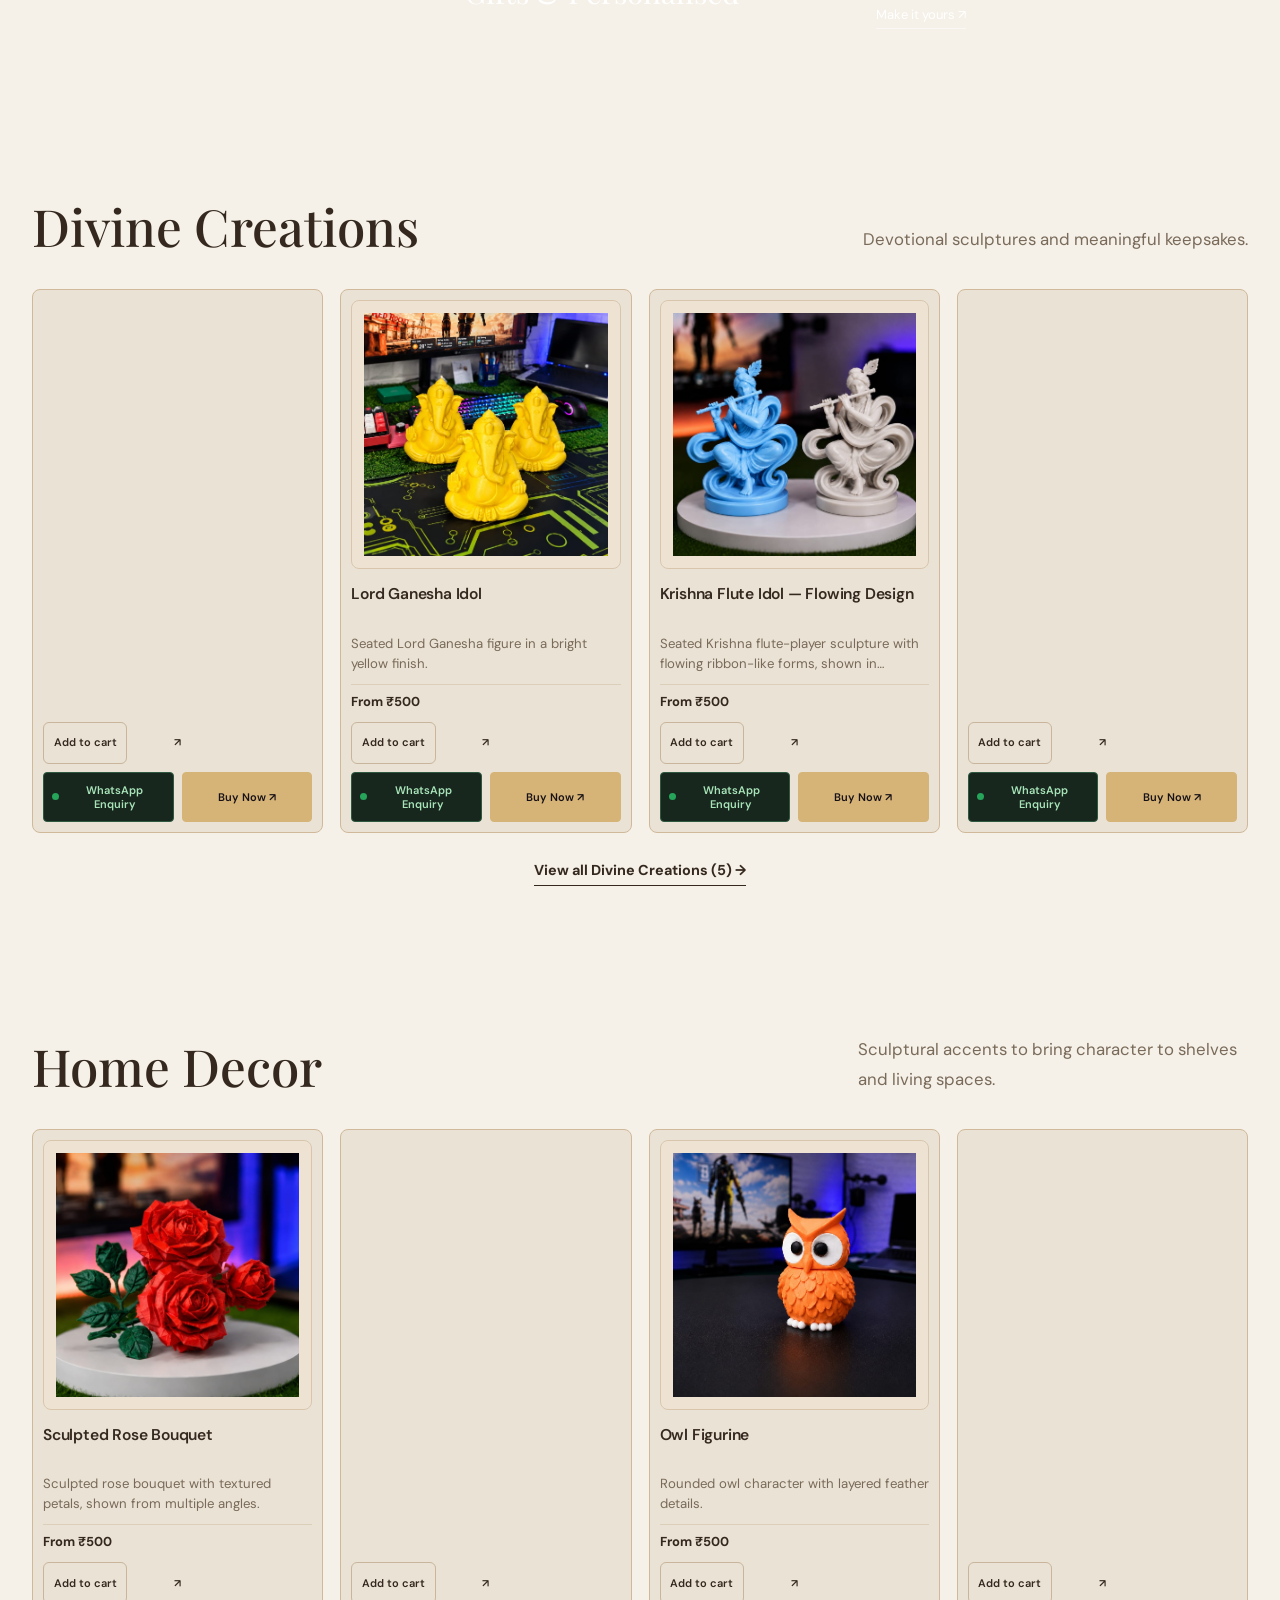
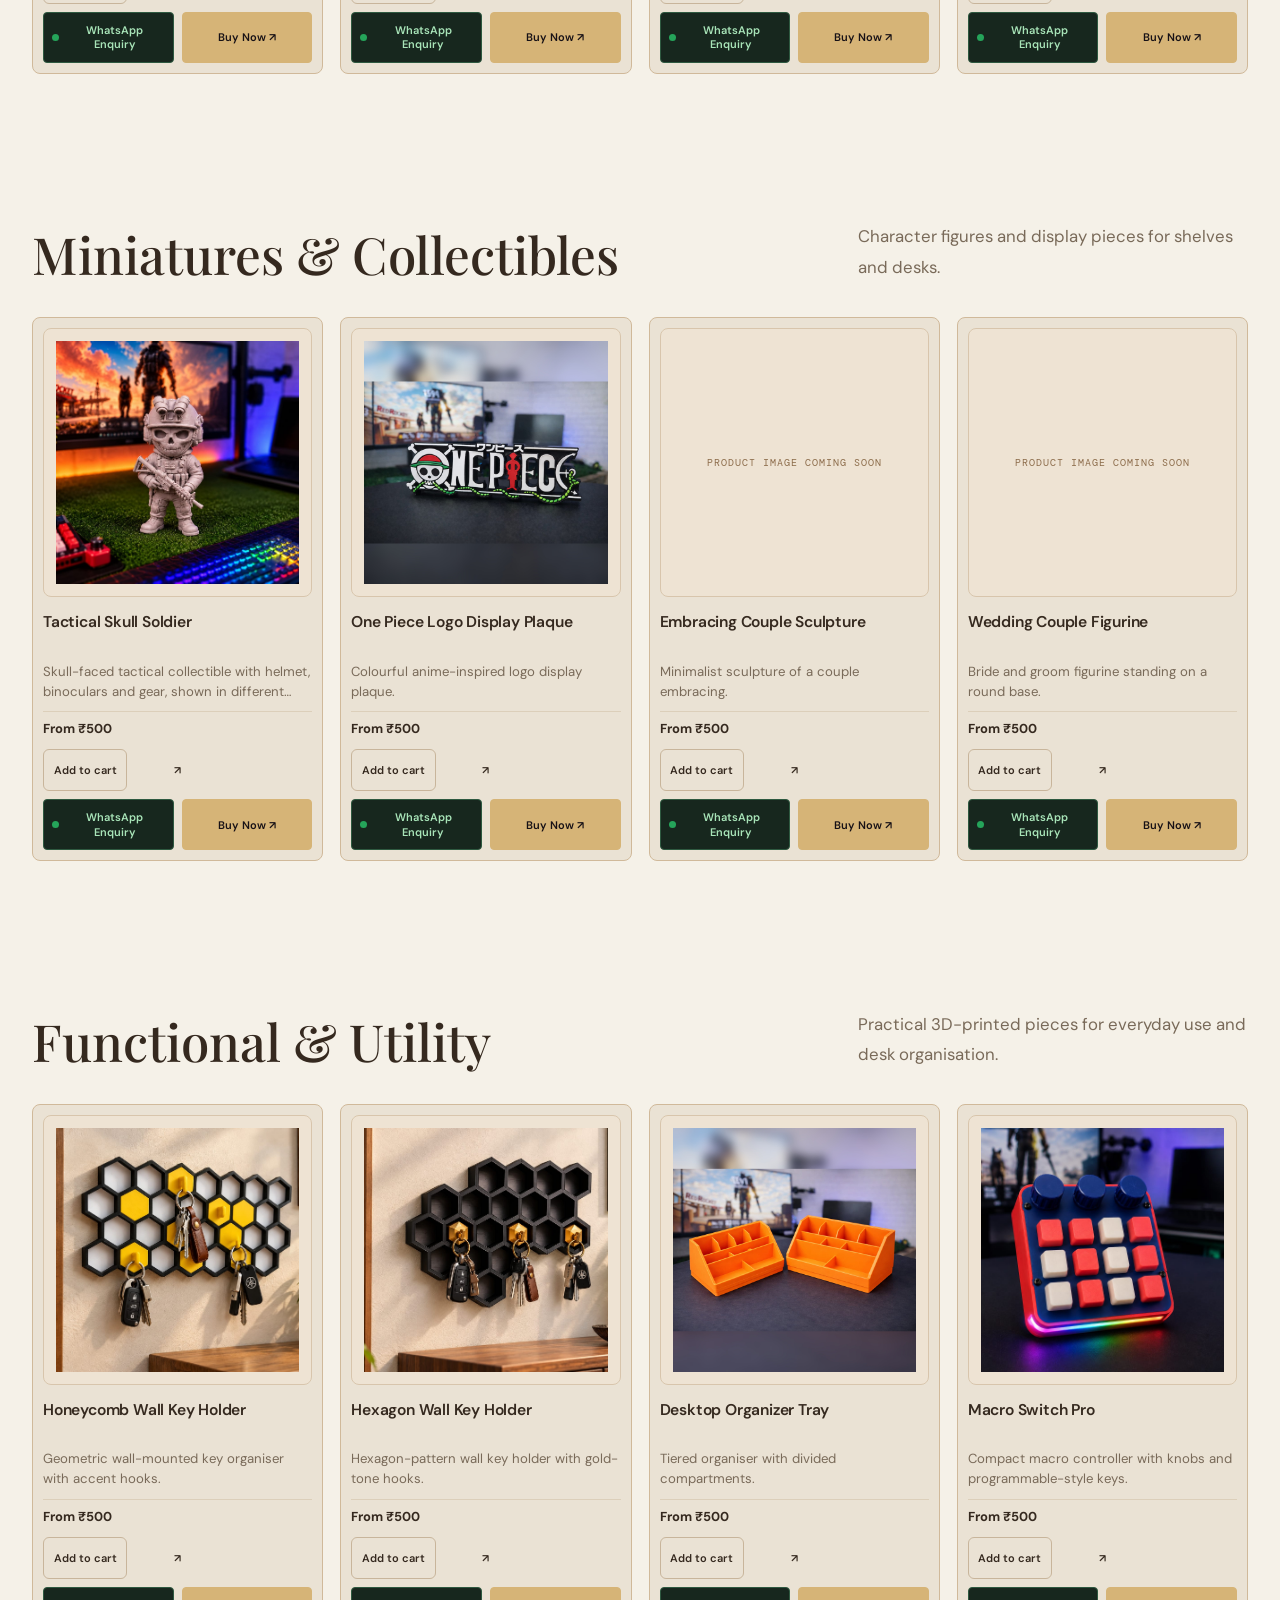
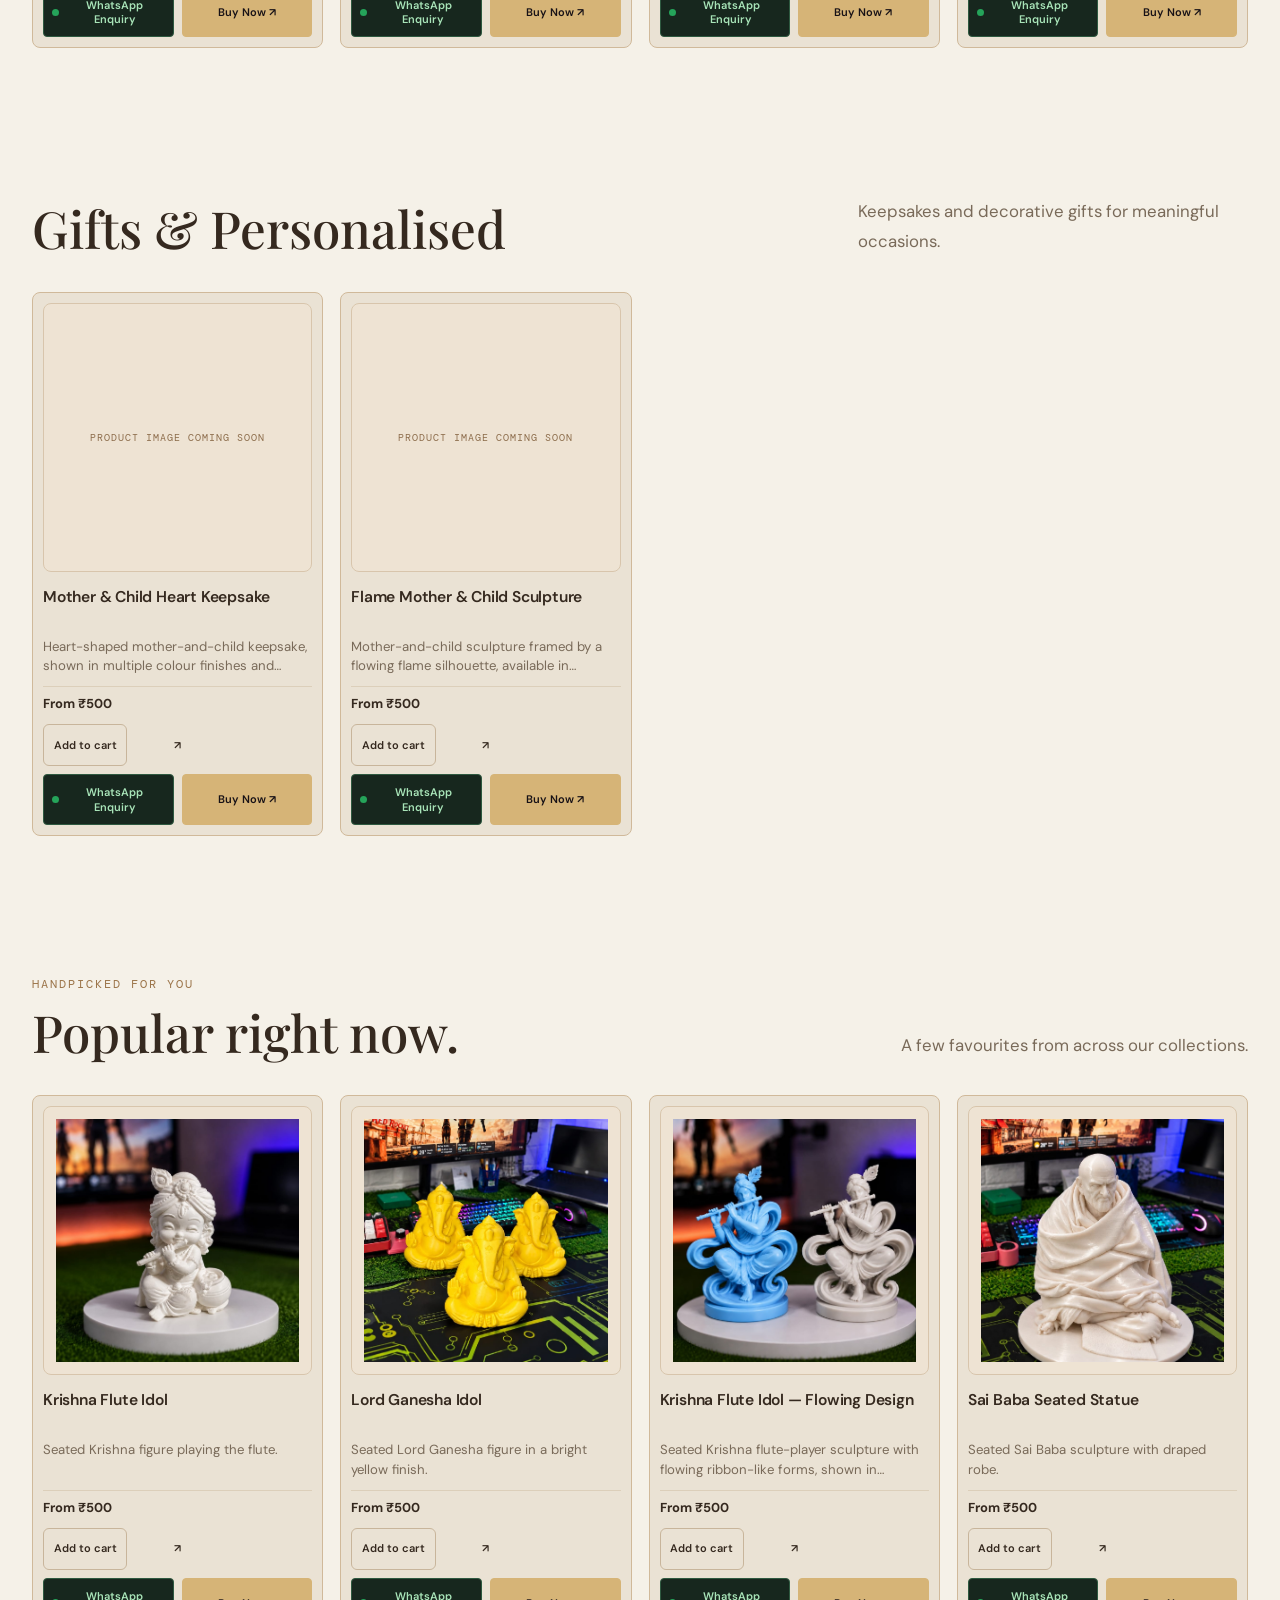
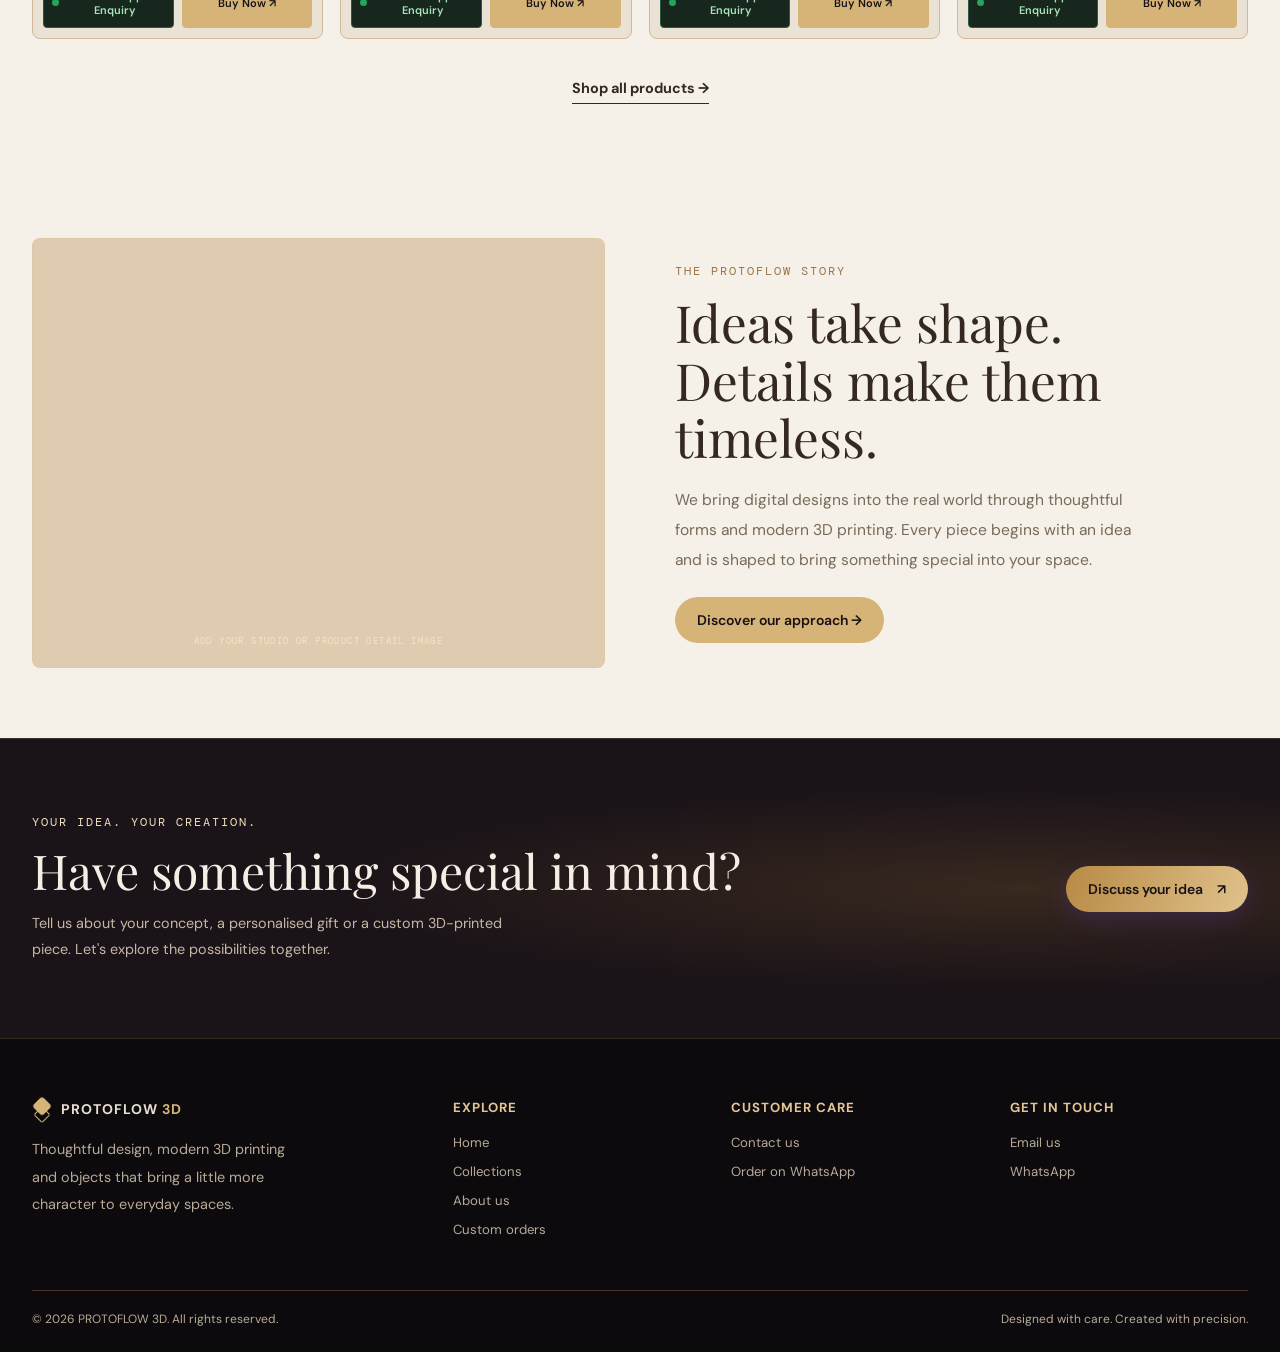
==== commit 7c6bf51c: "Show only 3D Printed Models & Decor eyebrow text" ====
--- a/index.html
+++ b/index.html
@@ -19,6 +19,7 @@
 
   <div class="container hero-inner">
     <div class="hero-copy">
+      <div class="eyebrow">3D Printed Models &amp; Decor</div>
       <h1>Give Your Imagination<br>an Address.</h1>
       <p>Explore a world of original designs, expressive objects and unexpected details.</p>
     </div>
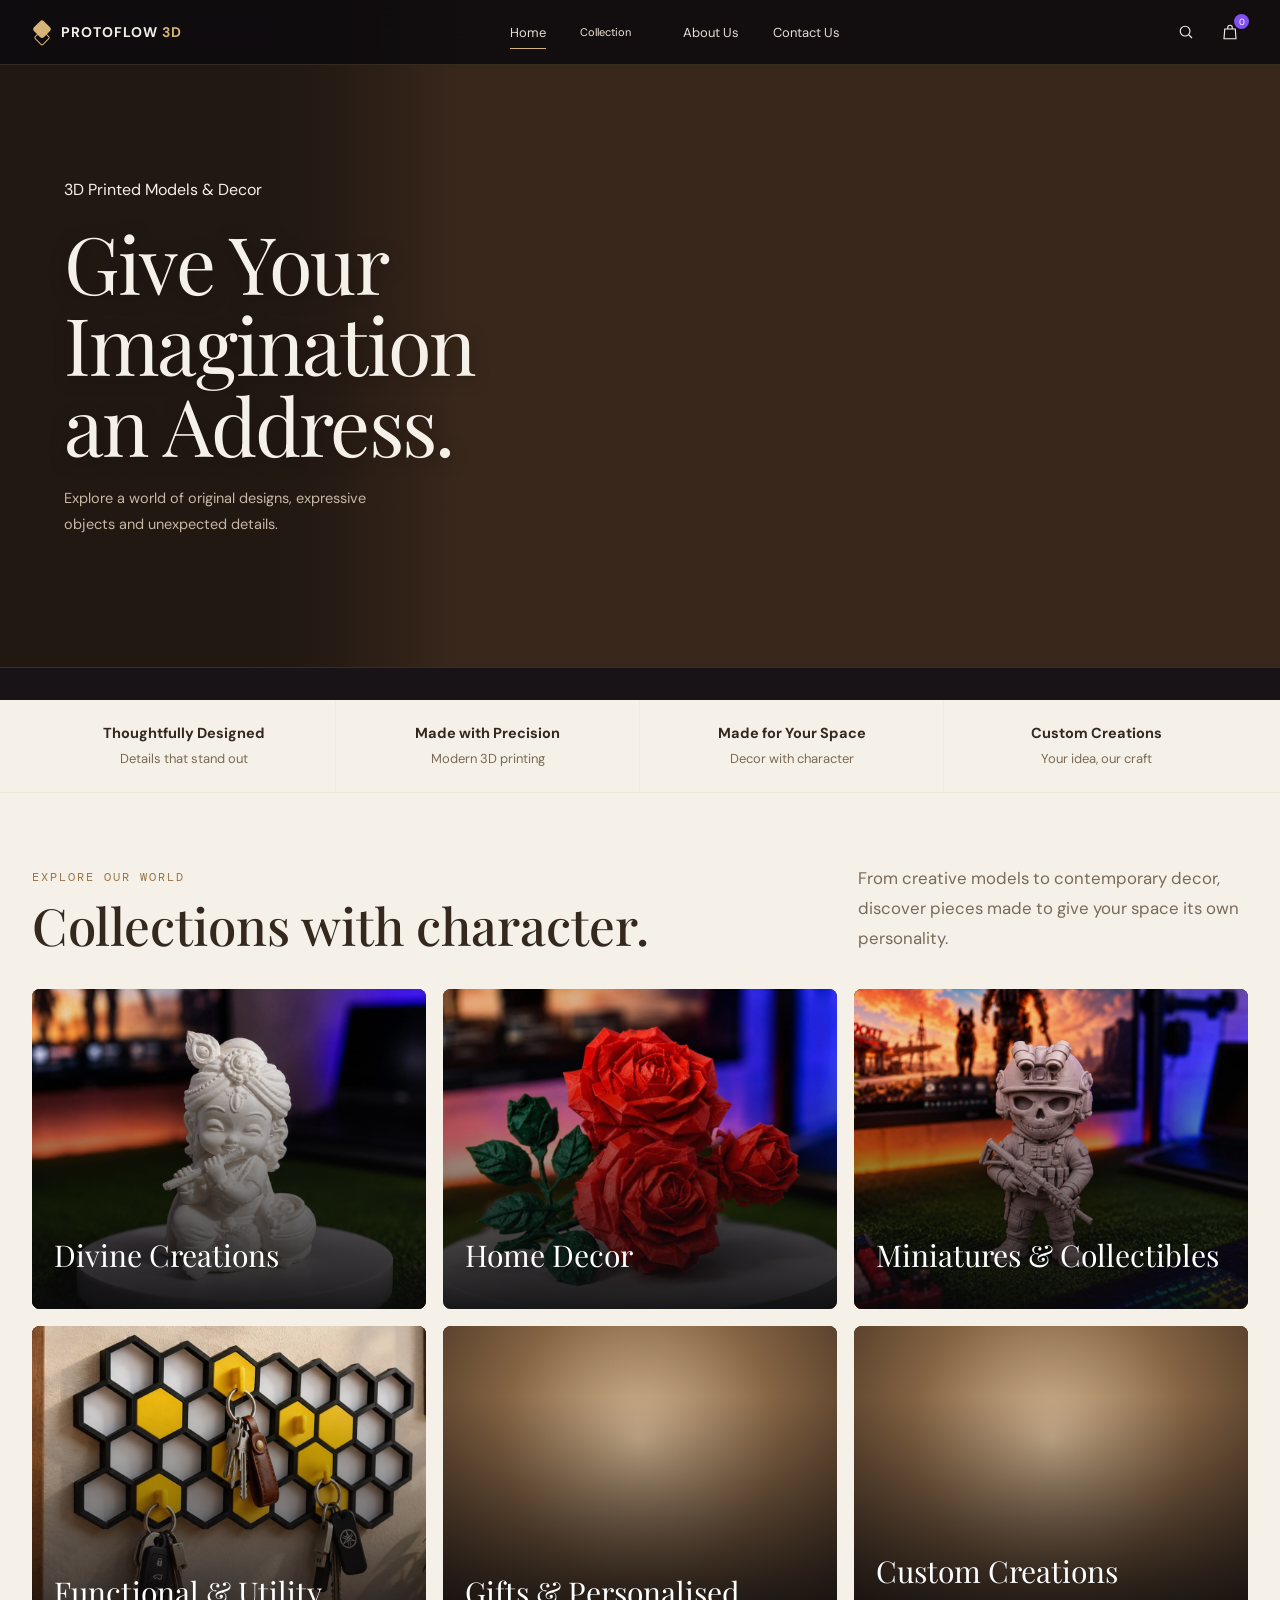
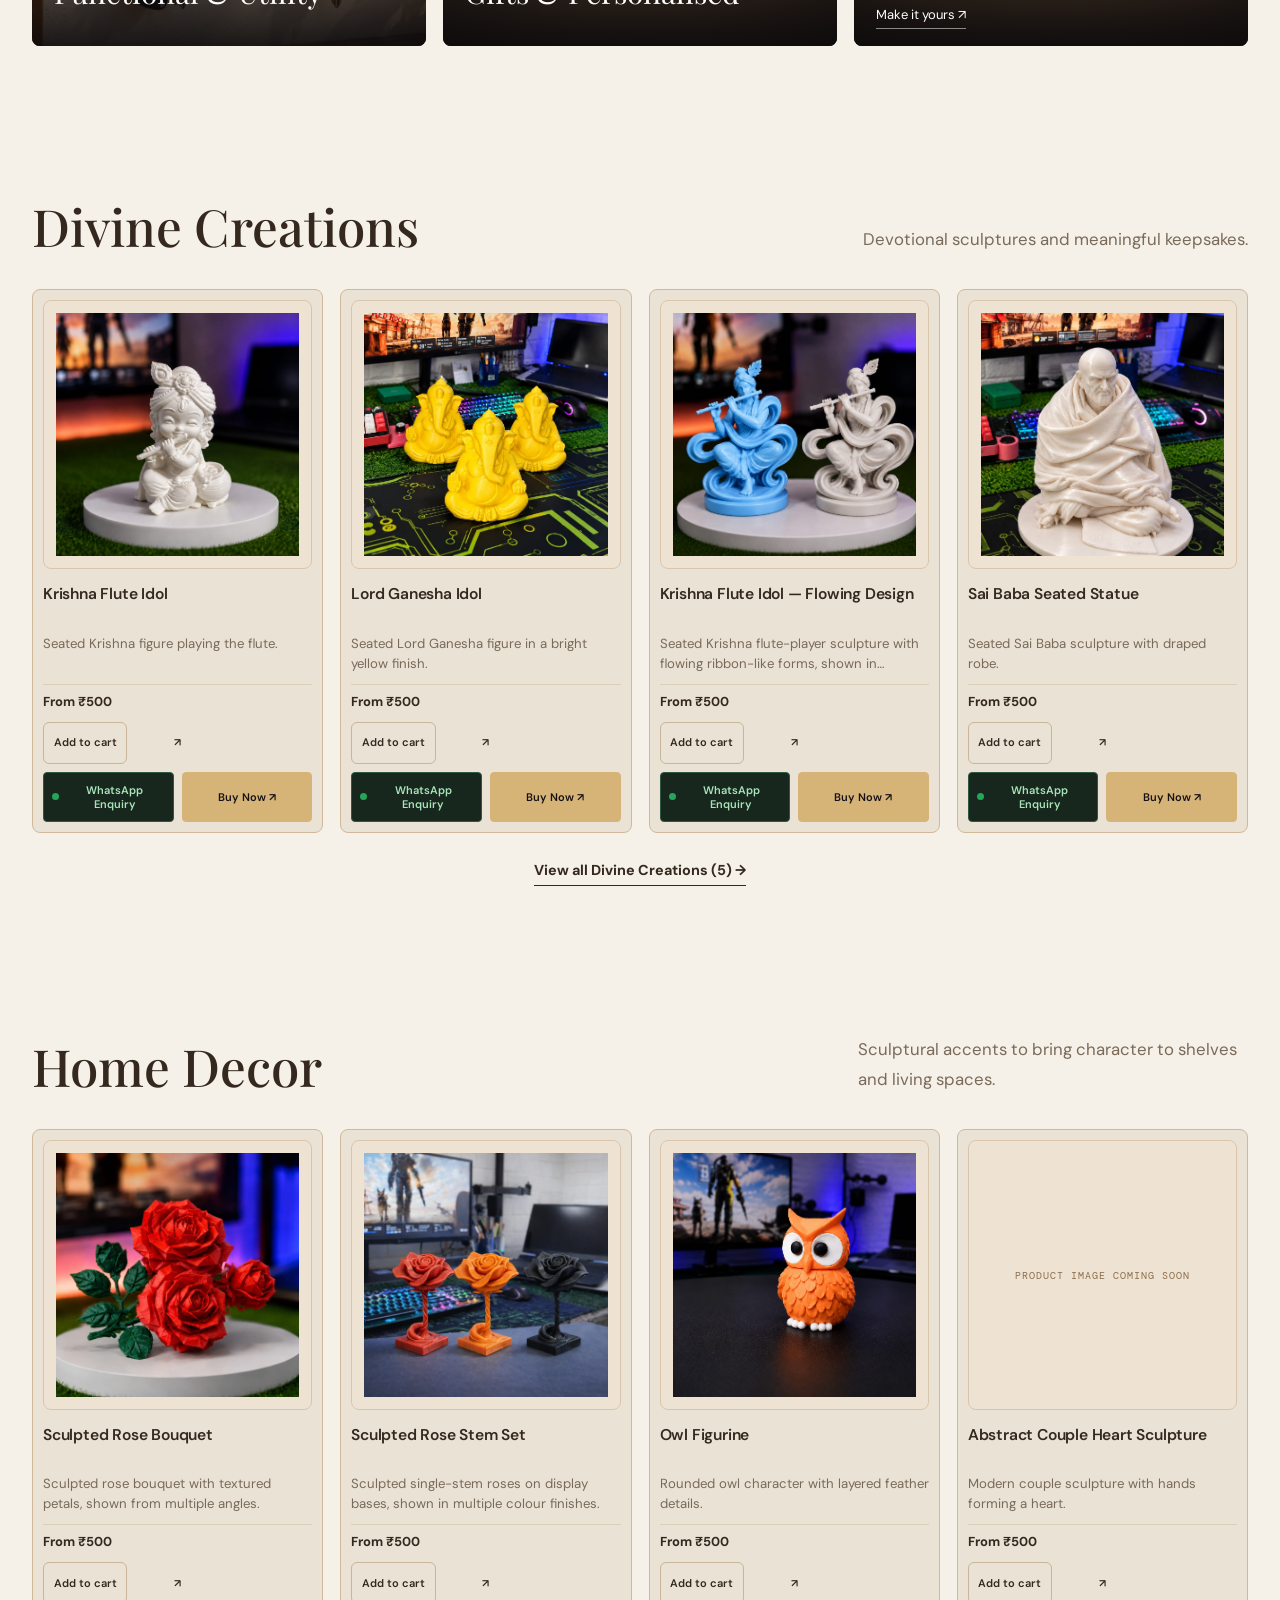
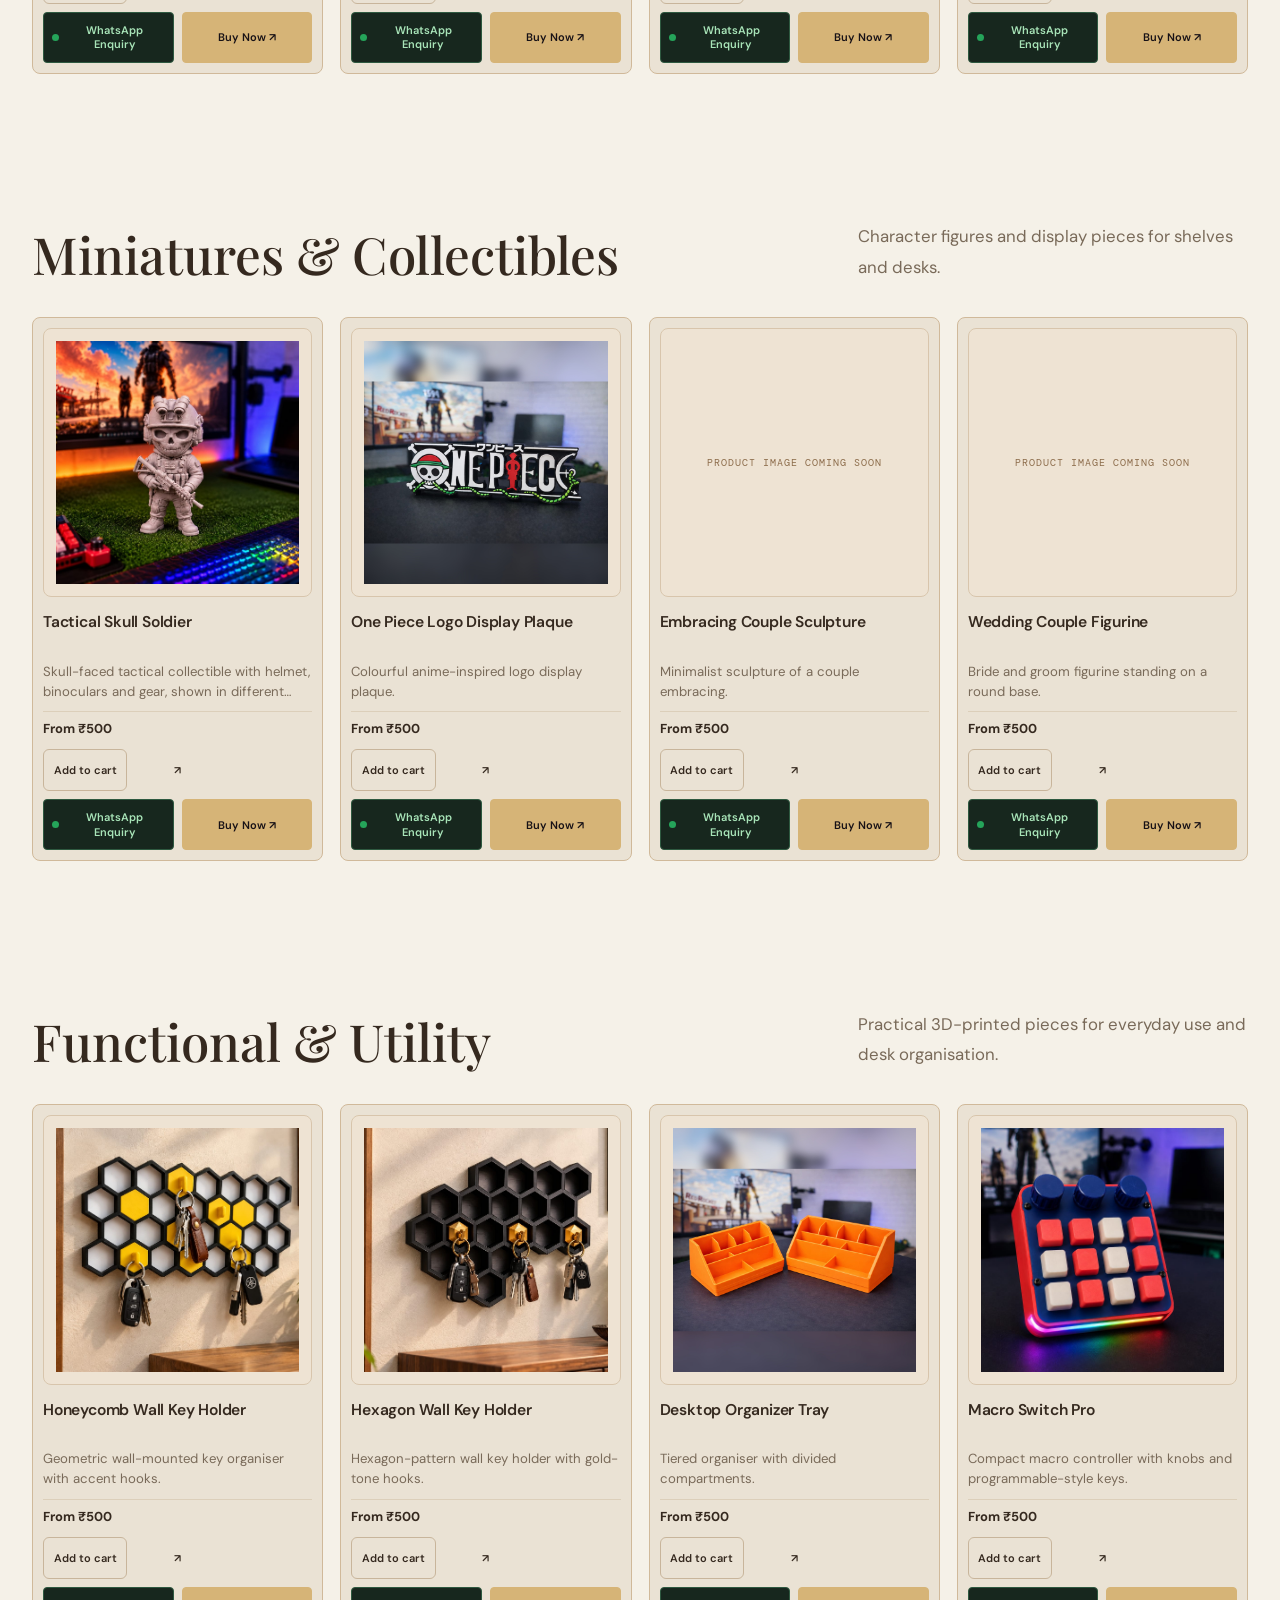
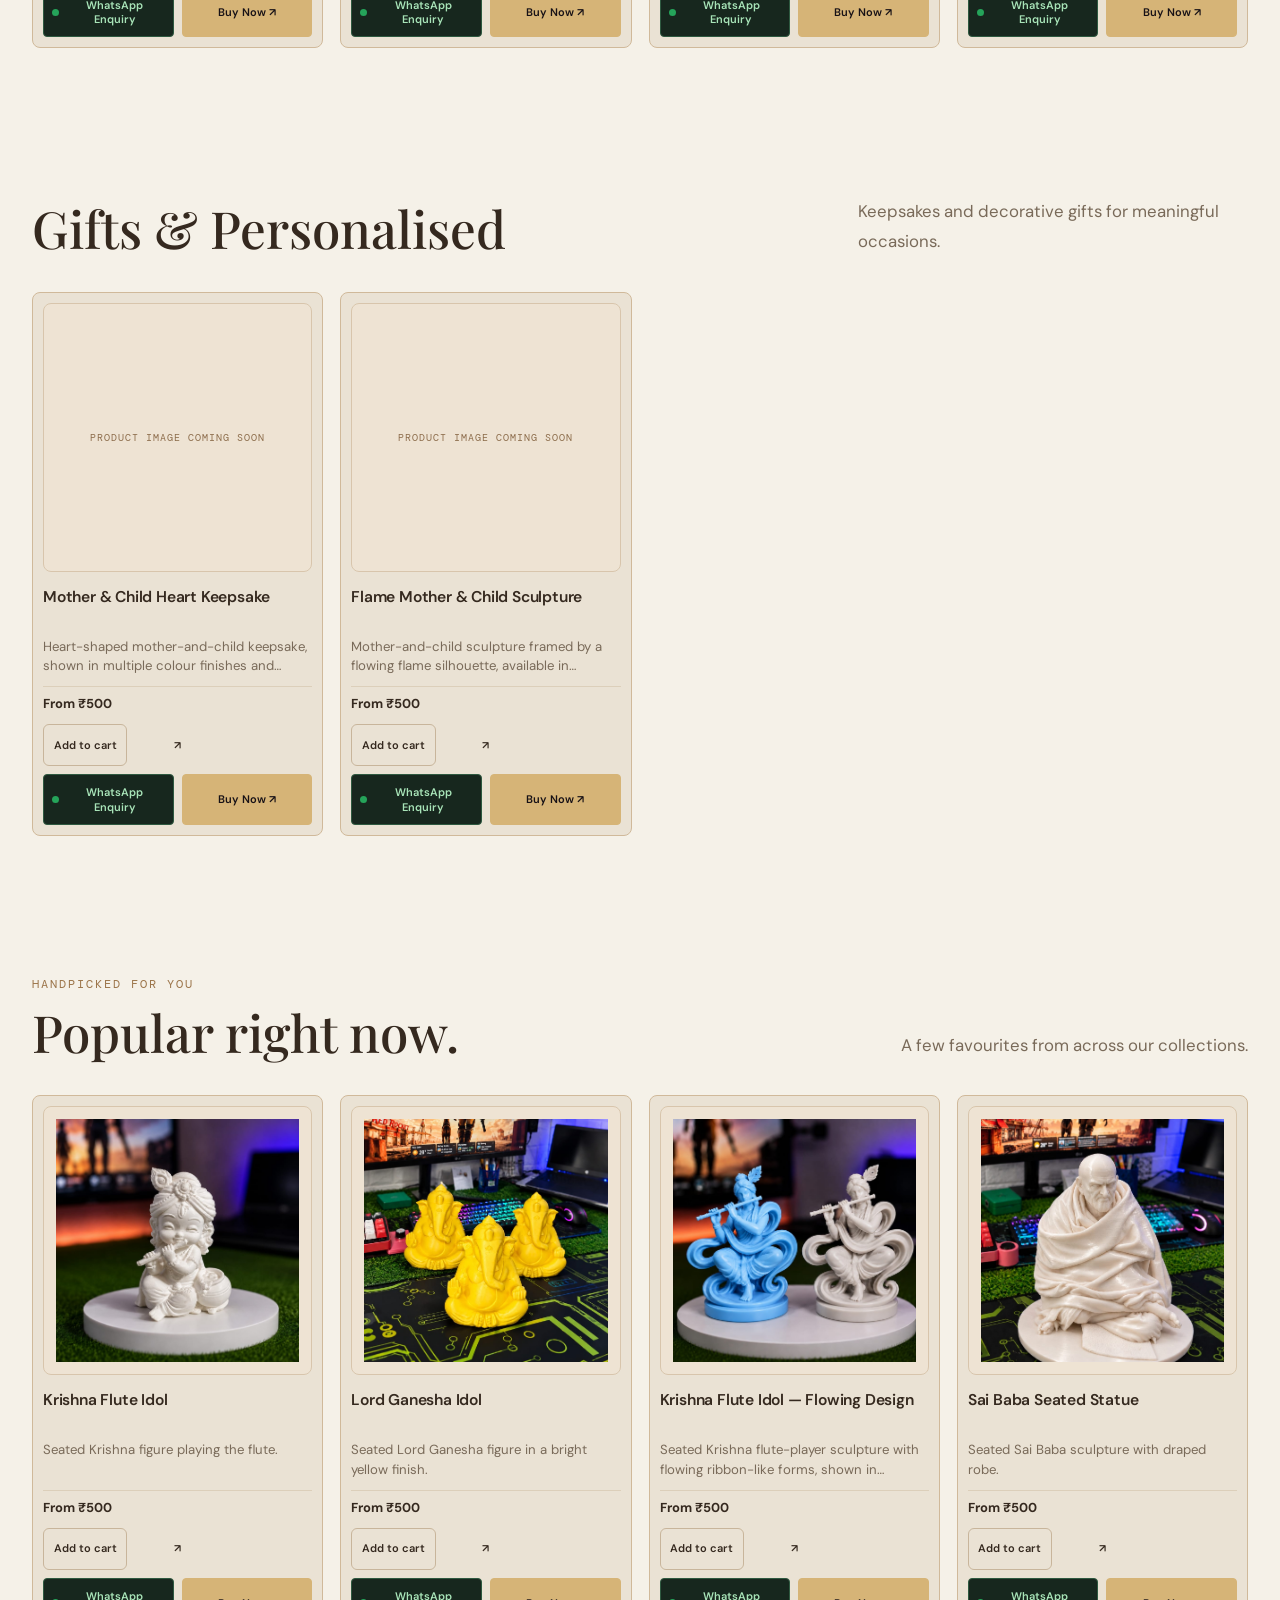
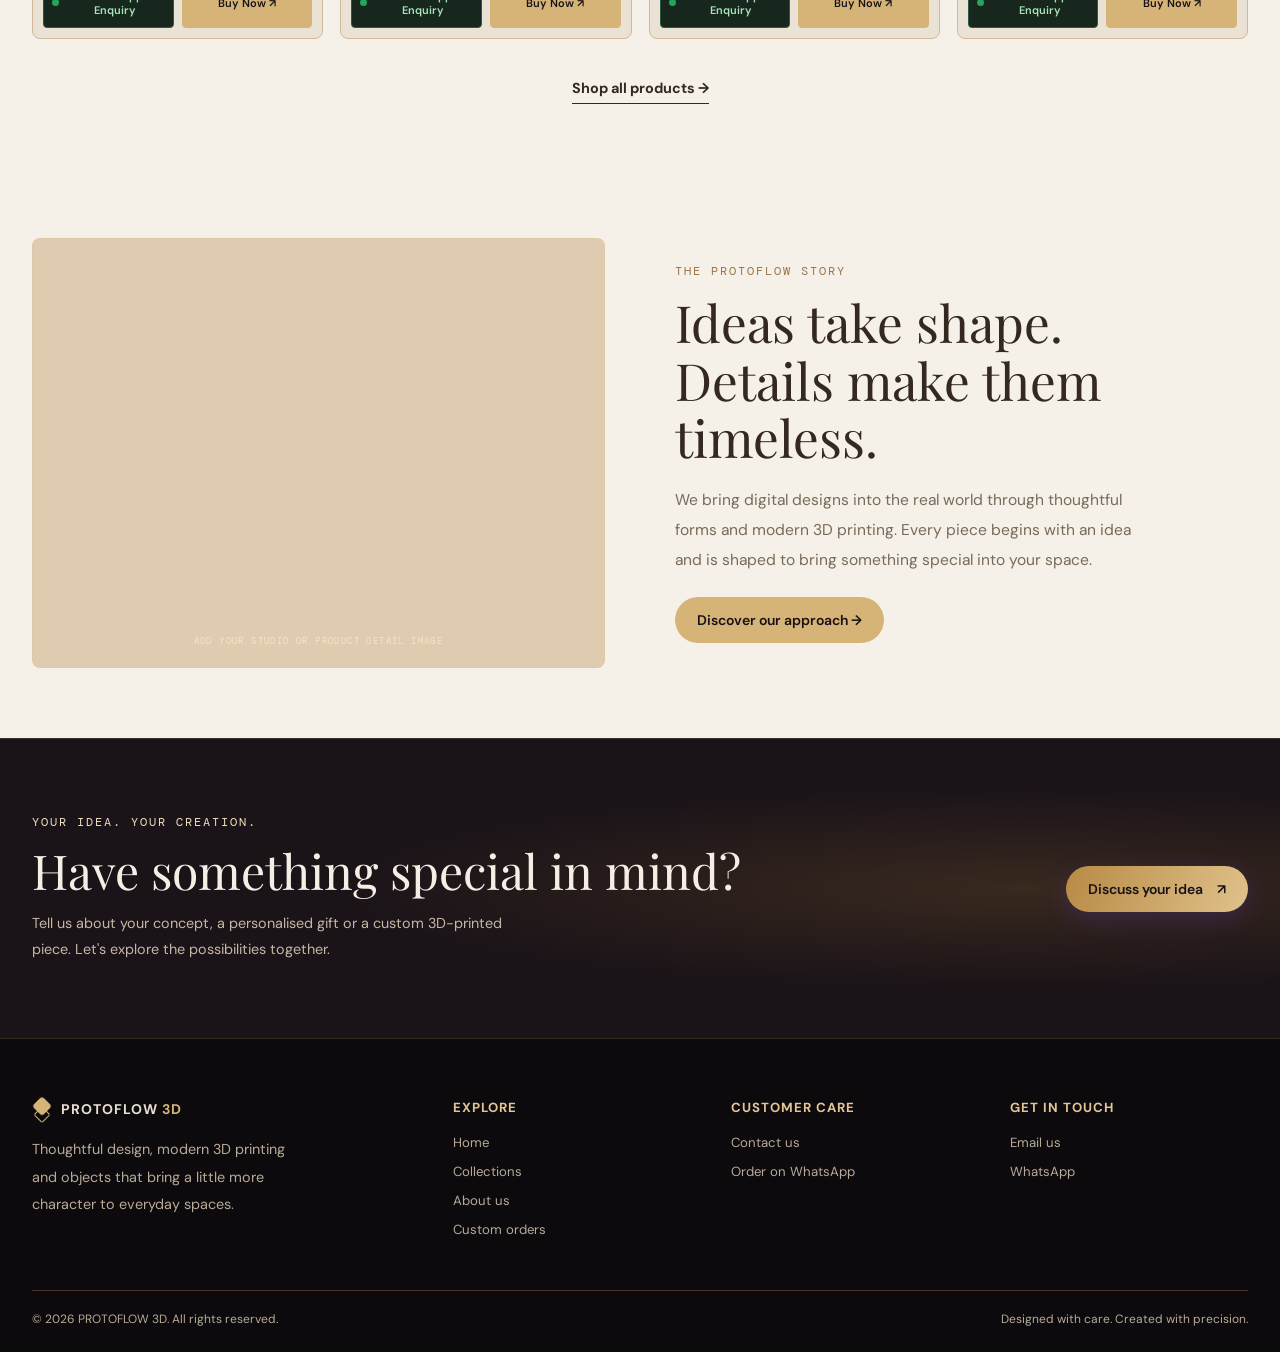
==== commit 989a3899: "Update index.html" ====
--- a/index.html
+++ b/index.html
@@ -19,7 +19,7 @@
 
   <div class="container hero-inner">
     <div class="hero-copy">
-      <div class="eyebrow">3D Printed Models &amp; Decor</div>
+      <div class=>3D Printed Models &amp; Decor</div>
       <h1>Give Your Imagination<br>an Address.</h1>
       <p>Explore a world of original designs, expressive objects and unexpected details.</p>
     </div>
